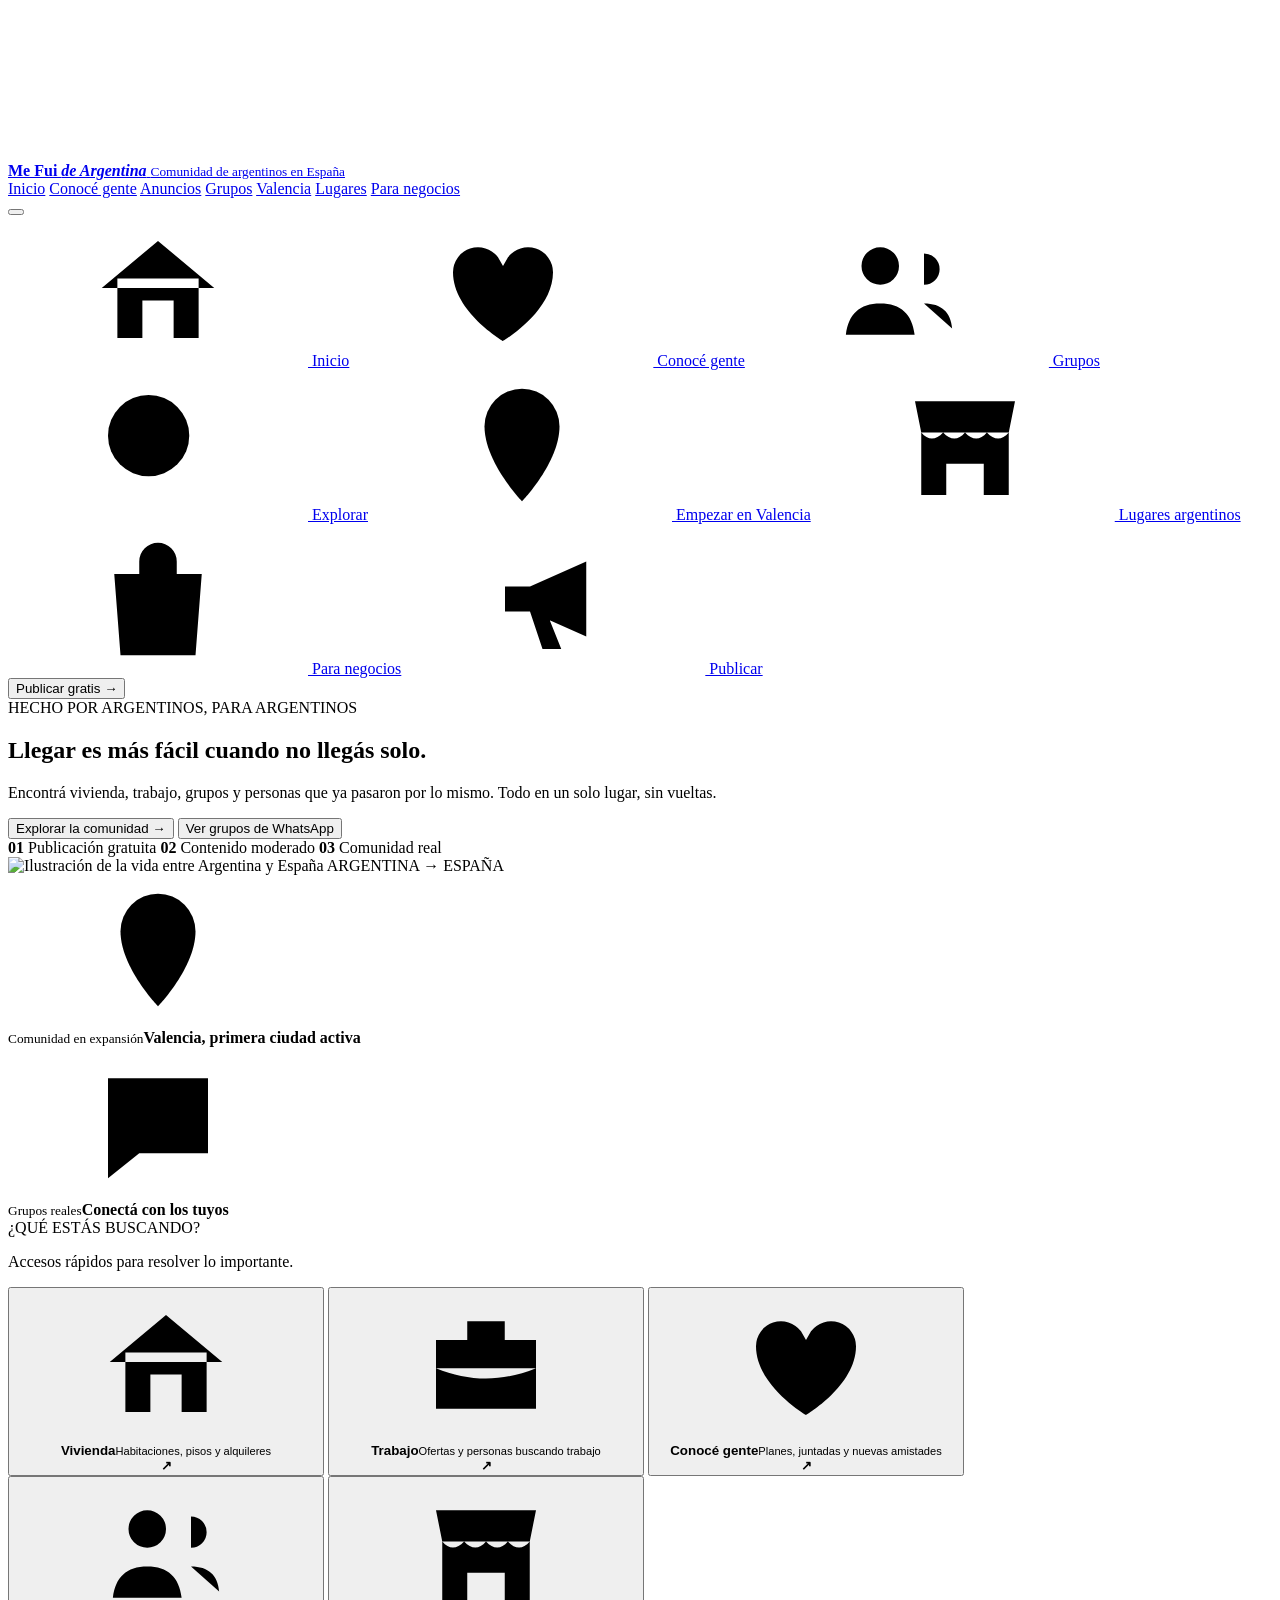
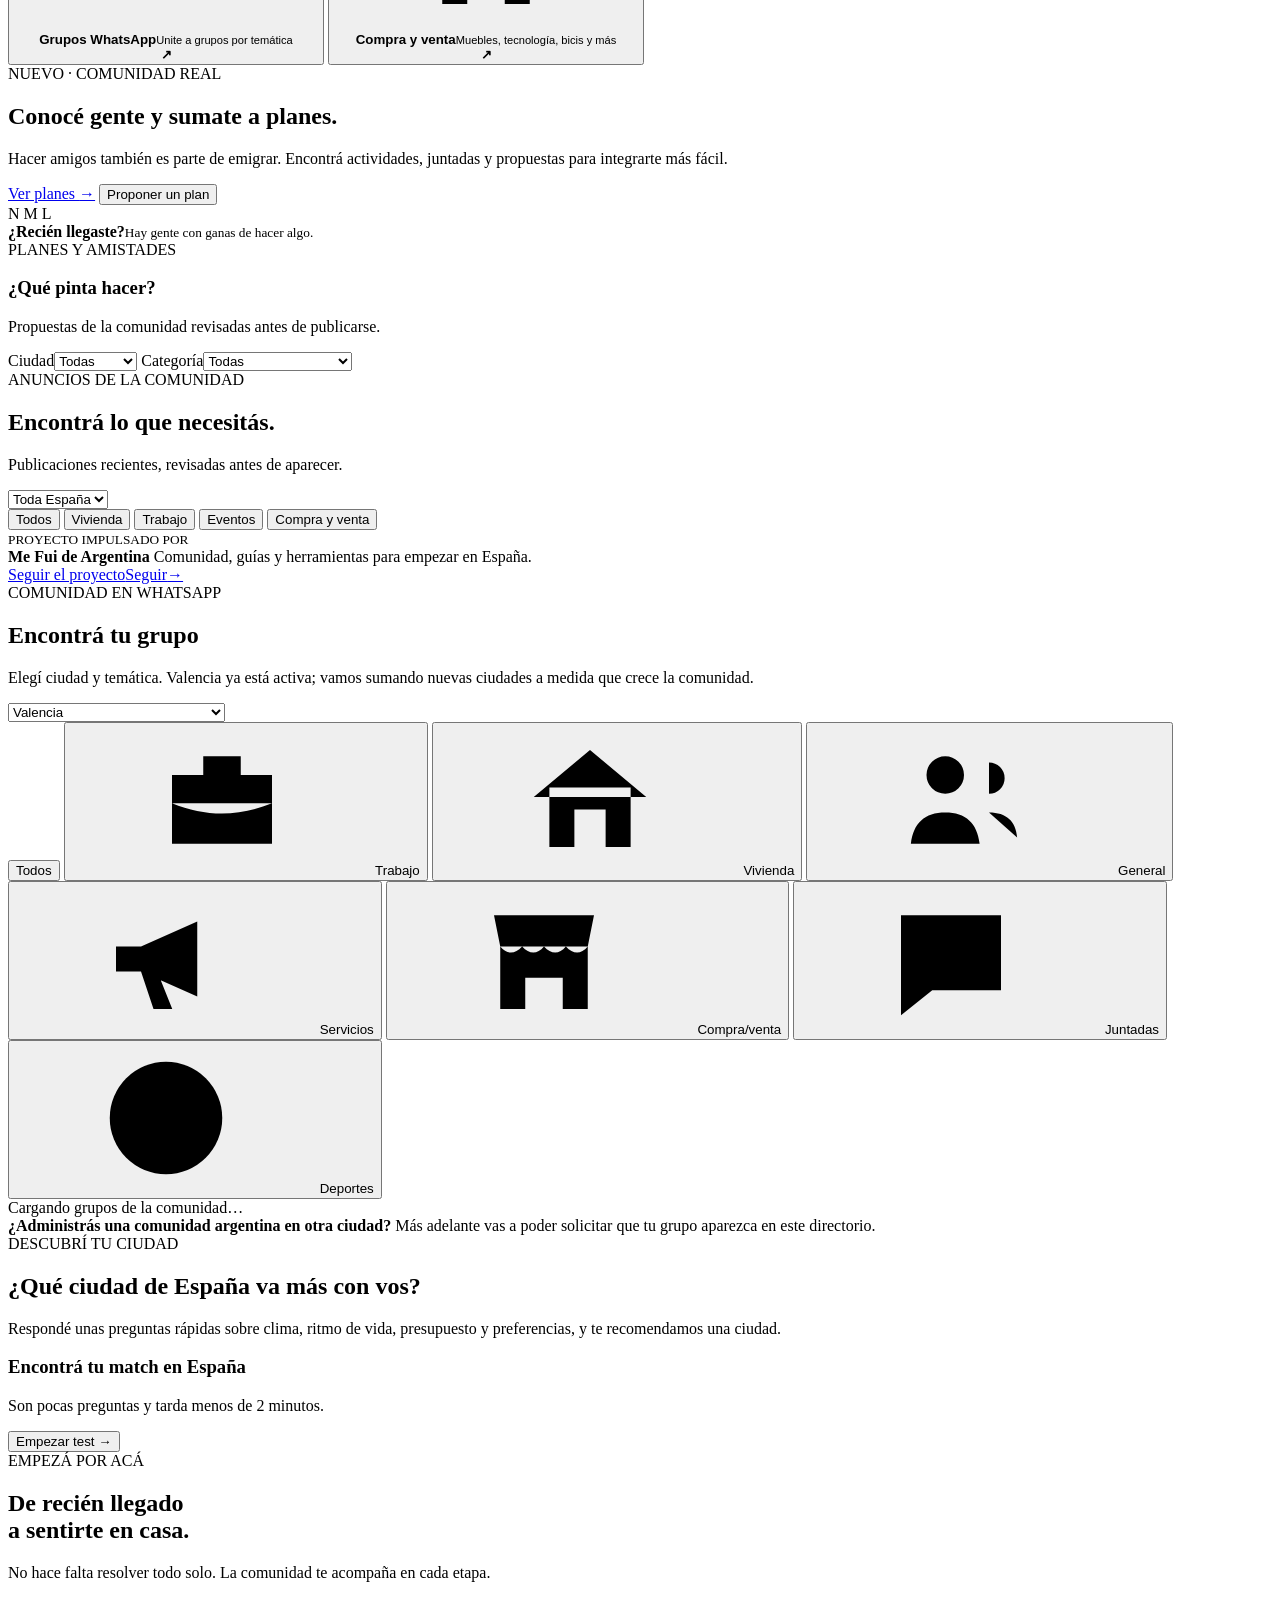
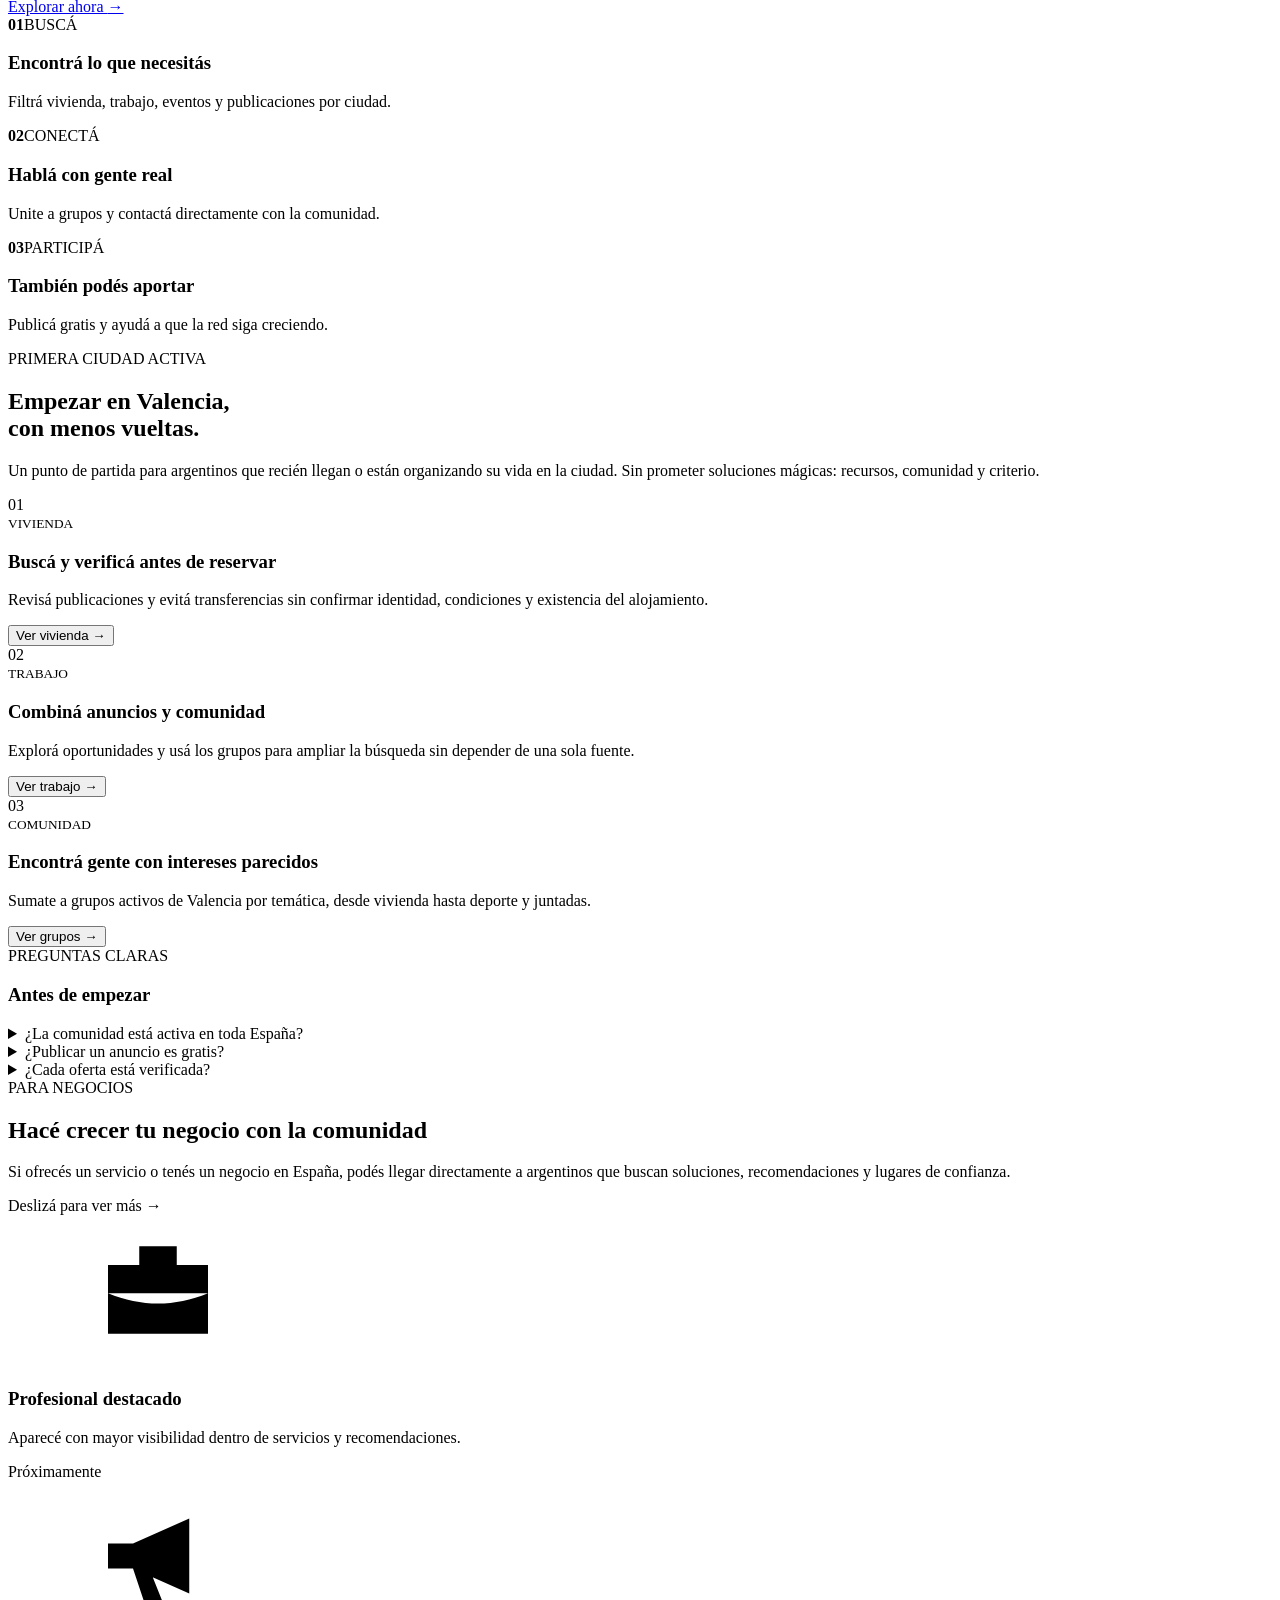
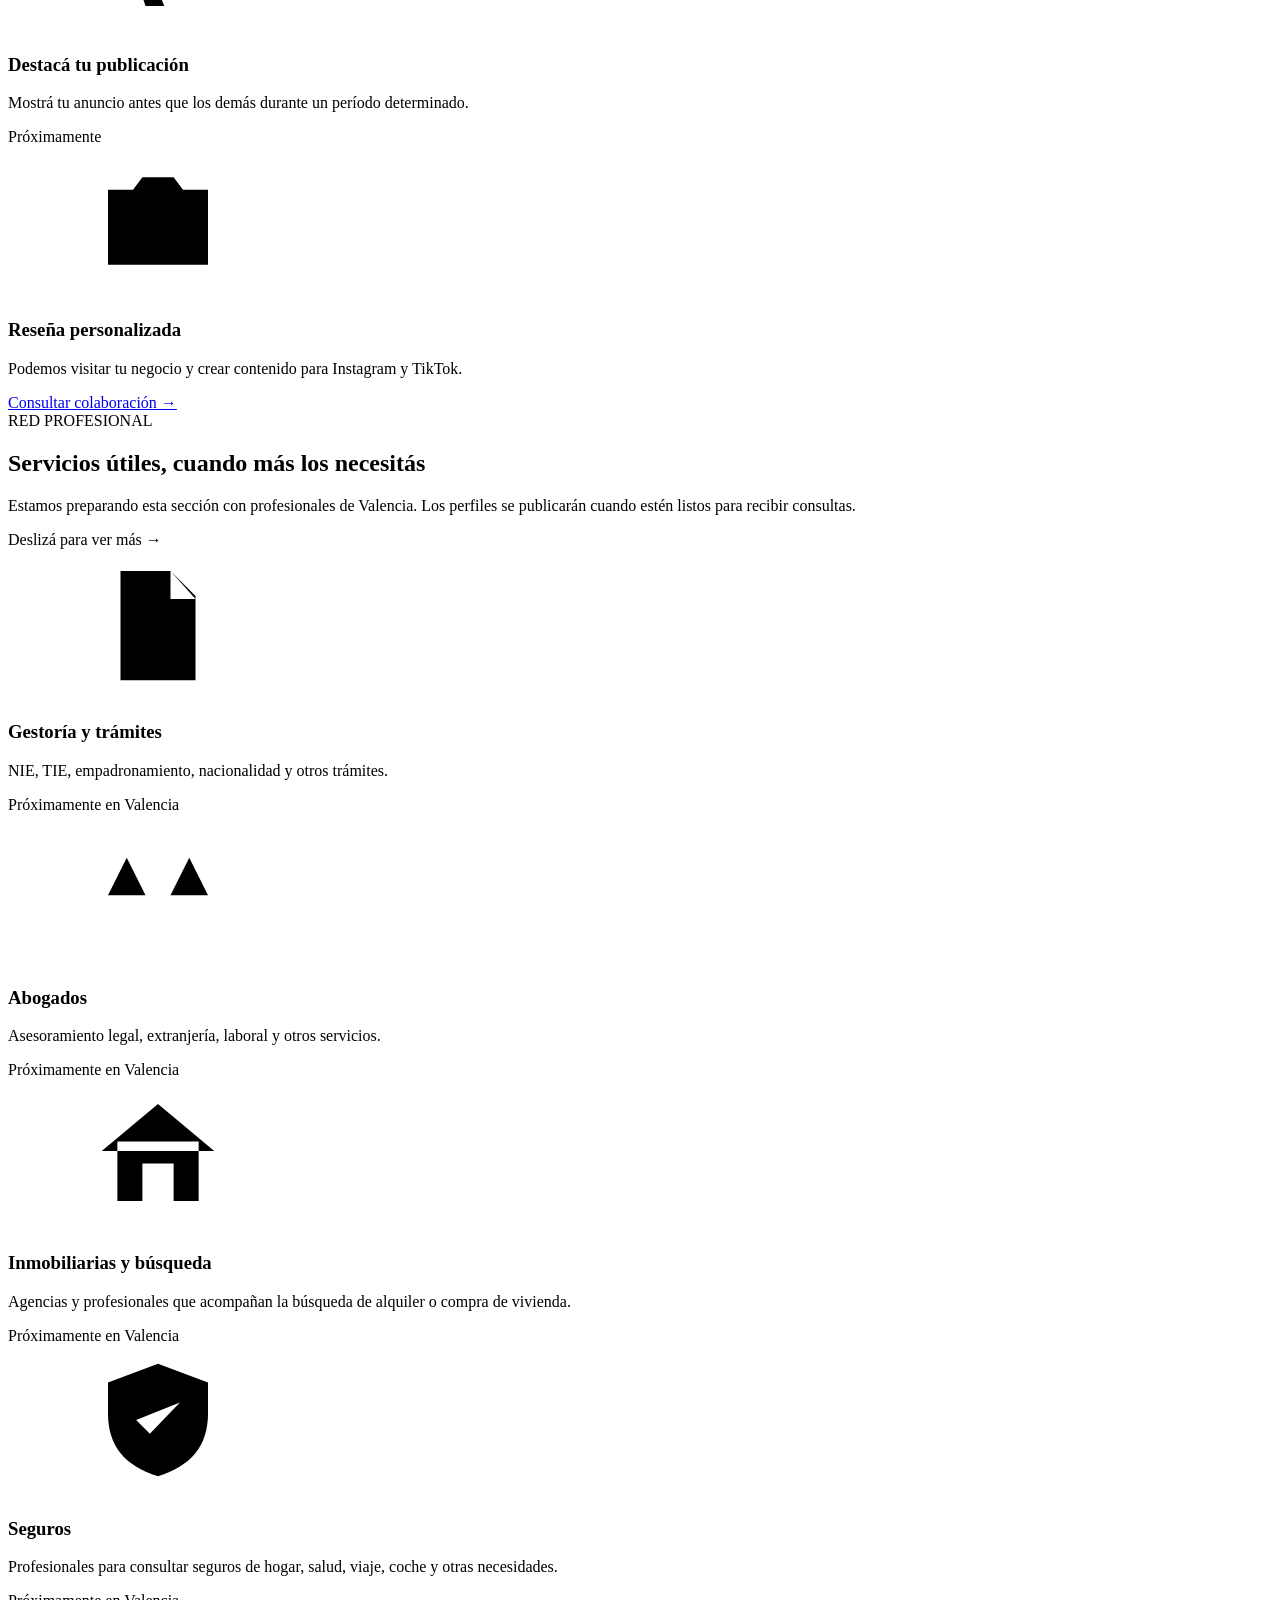
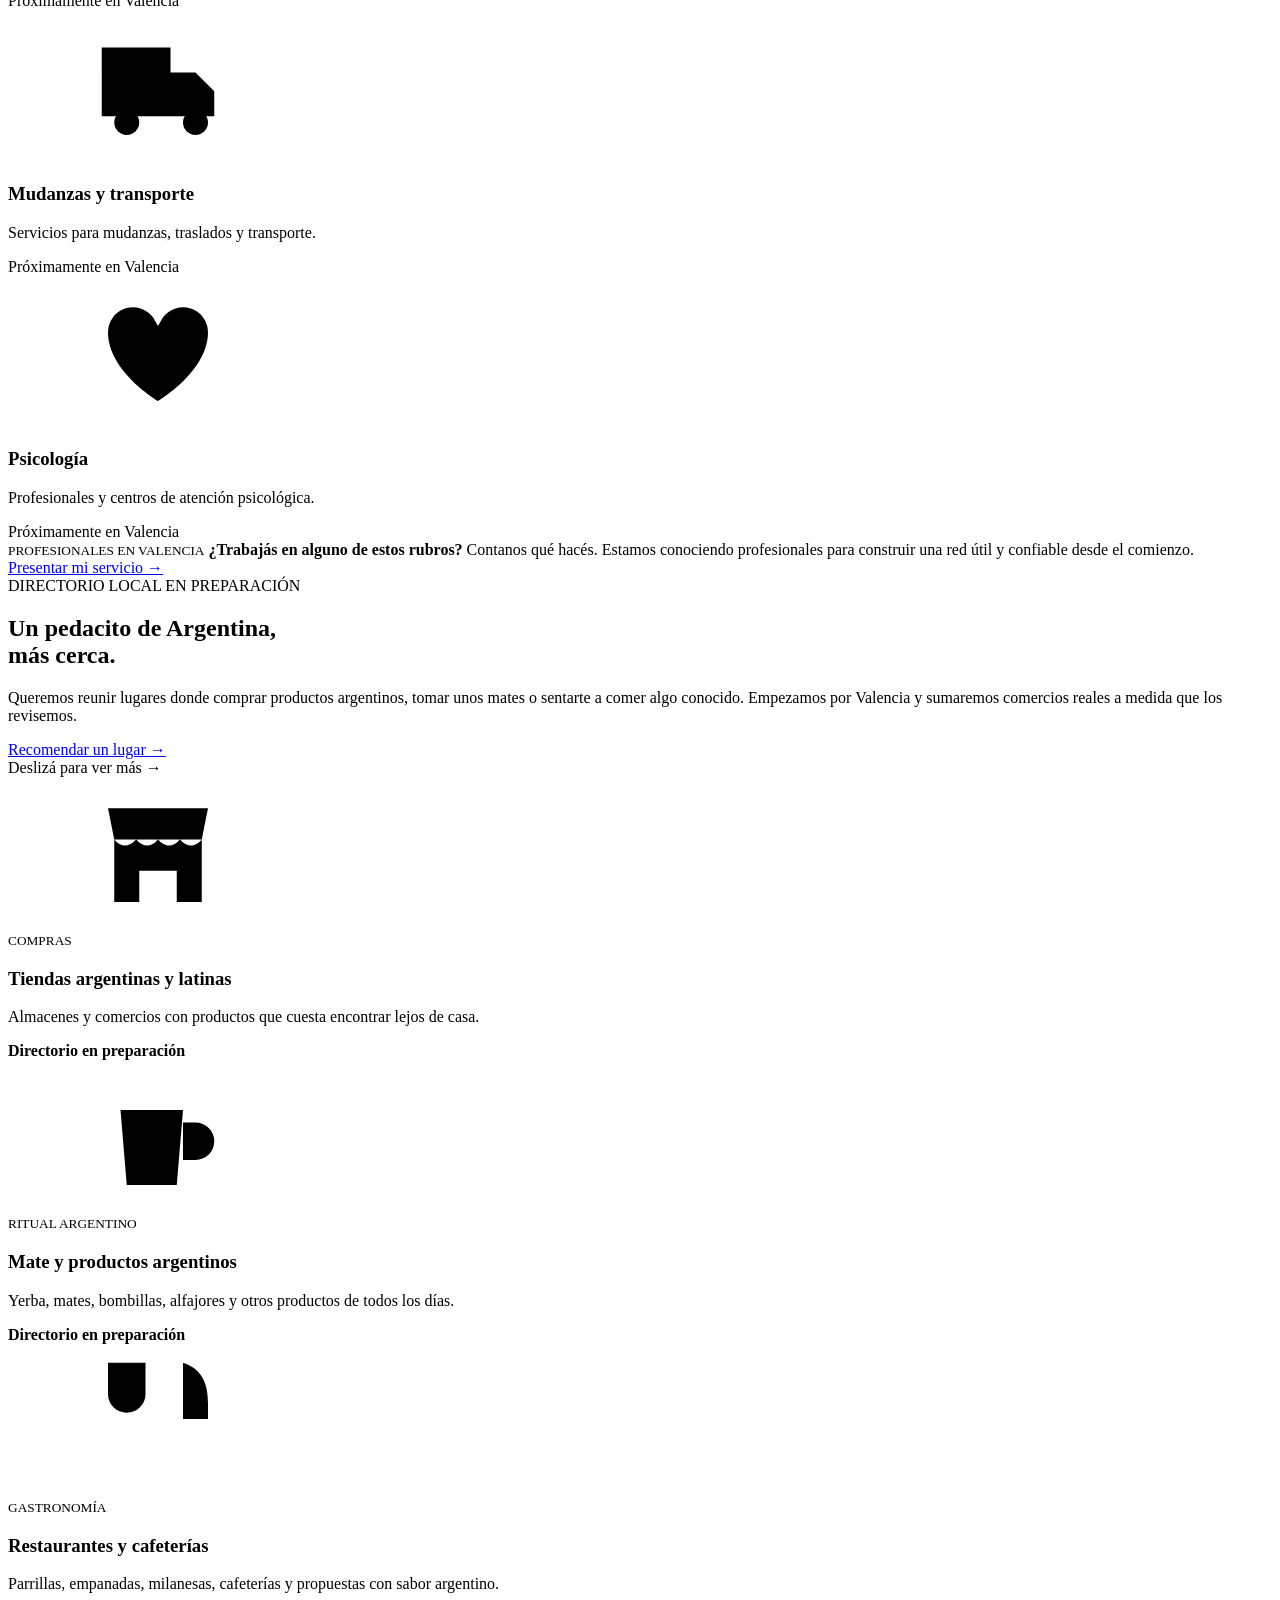
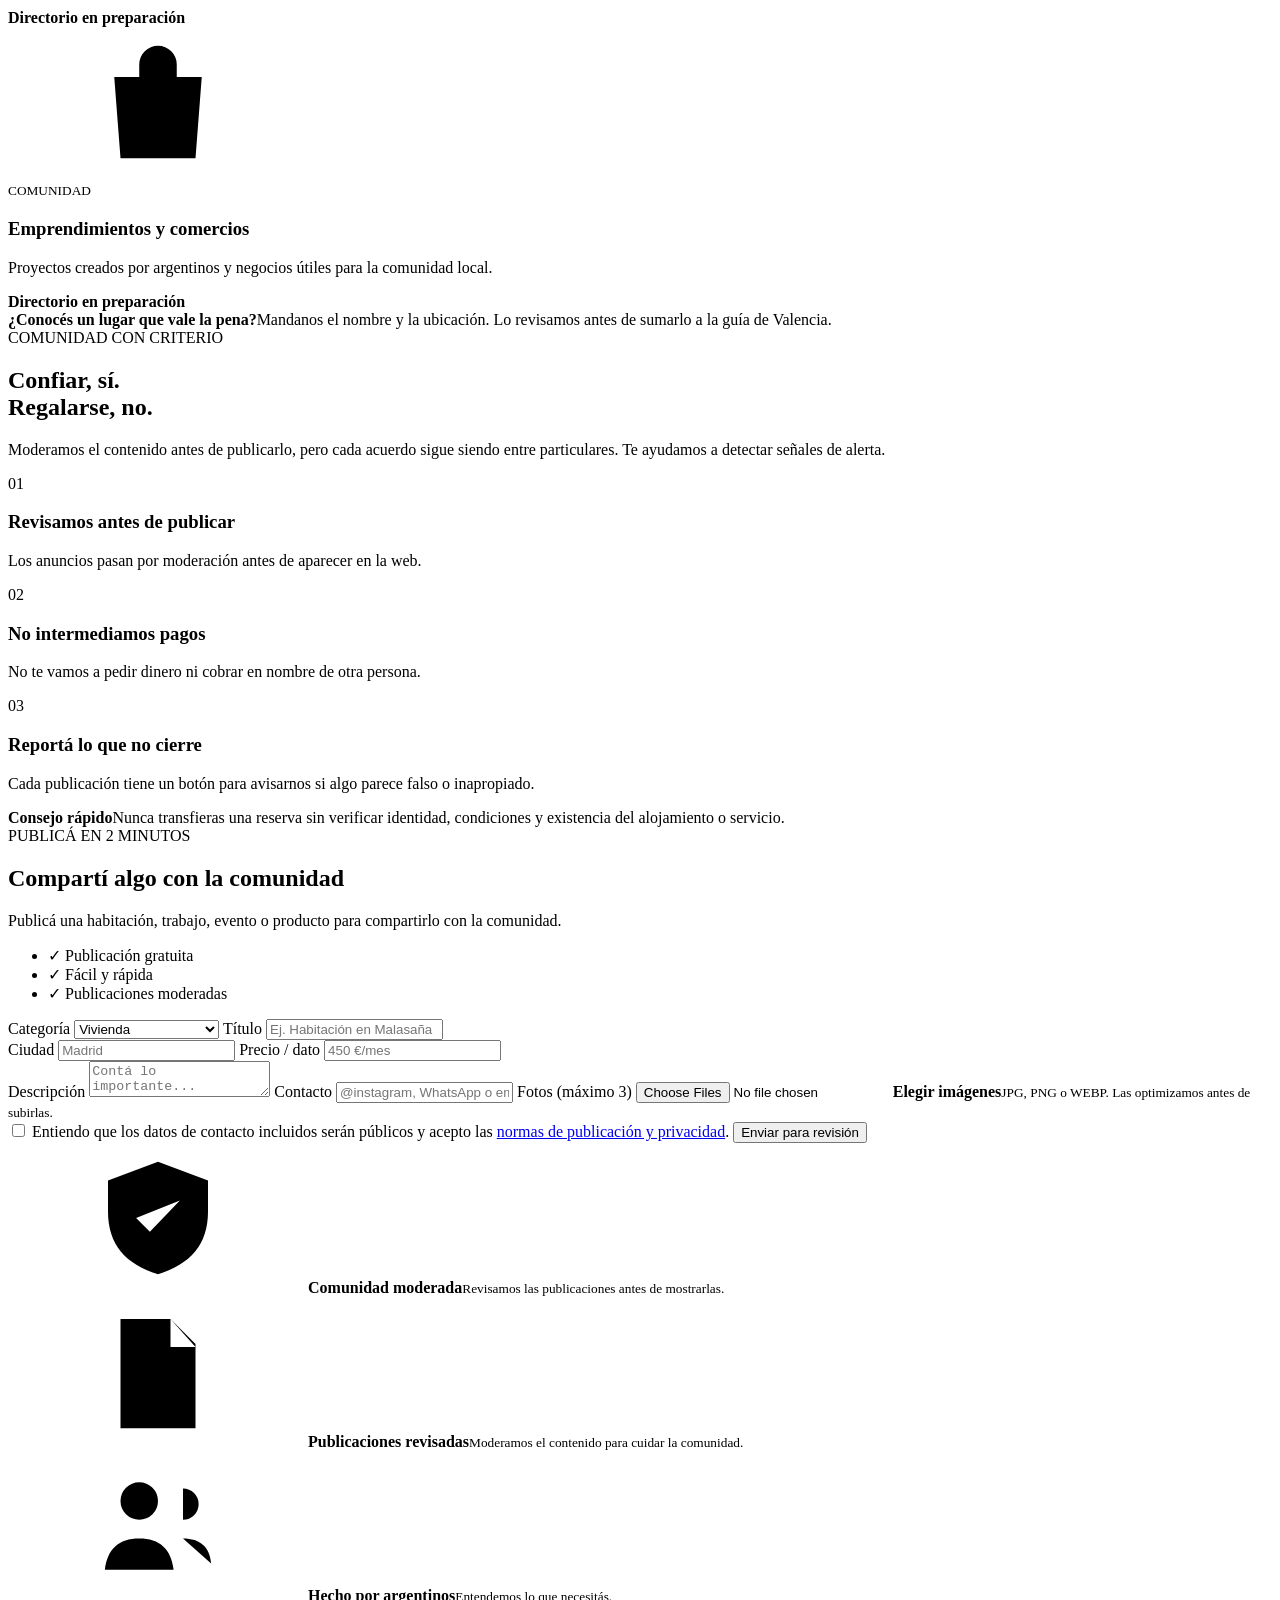
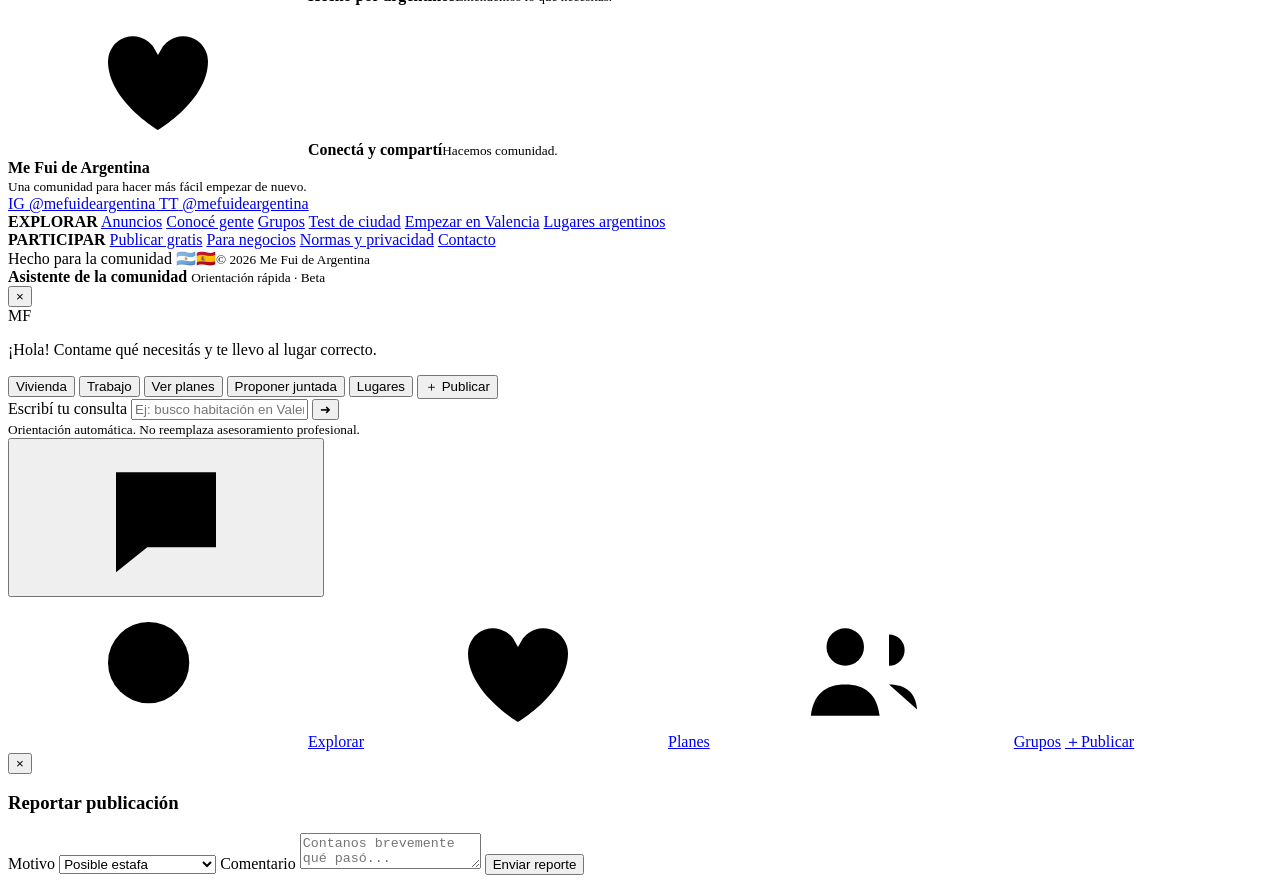
==== index.html @ 4d332d7c "Update index.html for social plans MVP" ====
<!DOCTYPE html>
<html lang="es">
<head>
  <meta charset="UTF-8">
  <meta name="viewport" content="width=device-width, initial-scale=1.0">
  <title>Me Fui de Argentina — Comunidad de argentinos en España</title>
  <meta name="description" content="Vivienda, trabajo, grupos, servicios y lugares argentinos para quienes viven en España o están por llegar. Valencia es la primera ciudad activa.">
  <meta name="robots" content="index,follow,max-image-preview:large">
  <meta name="theme-color" content="#10213f">
  <meta property="og:type" content="website">
  <meta property="og:title" content="Me Fui de Argentina — No llegás solo">
  <meta property="og:description" content="Todo lo que necesitás para empezar en España, acompañado por la comunidad argentina.">
  <meta property="og:url" content="https://mefuideargentina.github.io/">
  <meta property="og:image" content="https://mefuideargentina.github.io/assets/hero-community.webp">
  <meta property="og:locale" content="es_ES">
  <meta name="twitter:card" content="summary_large_image">
  <link rel="canonical" href="https://mefuideargentina.github.io/">
  <link rel="icon" href="assets/favicon.svg" type="image/svg+xml">
  <link rel="manifest" href="site.webmanifest">
  <link rel="stylesheet" href="styles.css?v=30">
  <script type="application/ld+json">
  {
    "@context":"https://schema.org",
    "@graph":[
      {"@type":"WebSite","name":"Me Fui de Argentina","url":"https://mefuideargentina.github.io/","description":"Comunidad y recursos para argentinos que viven o quieren vivir en España."},
      {"@type":"FAQPage","mainEntity":[
        {"@type":"Question","name":"¿La comunidad está activa en toda España?","acceptedAnswer":{"@type":"Answer","text":"Valencia es la primera ciudad activa. El proyecto está preparado para sumar otras ciudades progresivamente."}},
        {"@type":"Question","name":"¿Publicar un anuncio es gratis?","acceptedAnswer":{"@type":"Answer","text":"Sí. Las publicaciones comunitarias son gratuitas y pasan por una revisión antes de mostrarse."}},
        {"@type":"Question","name":"¿Me Fui de Argentina verifica cada oferta?","acceptedAnswer":{"@type":"Answer","text":"Las publicaciones se moderan antes de aparecer, pero la plataforma no garantiza ni intermedia los acuerdos entre particulares."}}
      ]}
    ]
  }
  </script>
</head>
<body>
<svg class="icon-sprite" aria-hidden="true" focusable="false">
  <symbol id="icon-home" viewBox="0 0 24 24"><path d="M3 11.5 12 4l9 7.5M5.5 10v9.5h13V10M9.5 19.5v-6h5v6"/></symbol>
  <symbol id="icon-work" viewBox="0 0 24 24"><path d="M4 8h16v11H4zM9 8V5h6v3M4 12.5c5.4 2.2 10.6 2.2 16 0M10.5 13h3"/></symbol>
  <symbol id="icon-calendar" viewBox="0 0 24 24"><path d="M5 5.5h14v14H5zM8 3.5v4M16 3.5v4M5 9.5h14M8.5 13h2M13.5 13h2M8.5 16.5h2"/></symbol>
  <symbol id="icon-people" viewBox="0 0 24 24"><path d="M9 11a3 3 0 1 0 0-6 3 3 0 0 0 0 6ZM3.5 19c.4-3.3 2.2-5 5.5-5s5.1 1.7 5.5 5M16 11a2.5 2.5 0 1 0 0-5M16 14c2.8 0 4.3 1.4 4.5 4"/></symbol>
  <symbol id="icon-shop" viewBox="0 0 24 24"><path d="M5 10v10h14V10M4 5h16l-1 5c-1.1 1.3-2.3 1.3-3.5 0-1.1 1.3-2.3 1.3-3.5 0-1.1 1.3-2.3 1.3-3.5 0C7.3 11.3 6.1 11.3 5 10zM9 20v-5h6v5"/></symbol>
  <symbol id="icon-pin" viewBox="0 0 24 24"><path d="M12 21s6-6.2 6-12a6 6 0 1 0-12 0c0 5.8 6 12 6 12Z"/><circle cx="12" cy="9" r="2"/></symbol>
  <symbol id="icon-chat" viewBox="0 0 24 24"><path d="M4 5h16v12H9l-5 4zM8 10h8M8 13h5"/></symbol>
  <symbol id="icon-doc" viewBox="0 0 24 24"><path d="M6 3.5h8l4 4V21H6zM14 3.5V8h4M9 12h6M9 16h6"/></symbol>
  <symbol id="icon-scale" viewBox="0 0 24 24"><path d="M12 4v16M7 20h10M5 7h14M7 7l-3 6h6zM17 7l-3 6h6z"/></symbol>
  <symbol id="icon-shield" viewBox="0 0 24 24"><path d="M12 3 20 6v5c0 5.2-2.8 8.4-8 10-5.2-1.6-8-4.8-8-10V6zM8.5 12l2.2 2.2 4.8-5"/></symbol>
  <symbol id="icon-truck" viewBox="0 0 24 24"><path d="M3 6h11v11H3zM14 10h4l3 3v4h-7z"/><circle cx="7" cy="18" r="2"/><circle cx="18" cy="18" r="2"/></symbol>
  <symbol id="icon-heart" viewBox="0 0 24 24"><path d="M12 20S4 15.3 4 9a4 4 0 0 1 7.2-2.4L12 8l.8-1.4A4 4 0 0 1 20 9c0 6.3-8 11-8 11Z"/></symbol>
  <symbol id="icon-ball" viewBox="0 0 24 24"><circle cx="12" cy="12" r="9"/><path d="m8.5 8 3.5-2.5L15.5 8l-1.3 4H9.8zM9.8 12l-3.3 2.5M14.2 12l3.3 2.5M8.5 18l1.3-3M15.5 18l-1.3-3"/></symbol>
  <symbol id="icon-search" viewBox="0 0 24 24"><circle cx="10.5" cy="10.5" r="6.5"/><path d="m15.5 15.5 5 5"/></symbol>
  <symbol id="icon-megaphone" viewBox="0 0 24 24"><path d="M4 10v4h4l9 4V6L8 10zM8 14l2 6h3l-2-5"/></symbol>
  <symbol id="icon-bag" viewBox="0 0 24 24"><path d="M5 8h14l-1 13H6zM9 8V6a3 3 0 0 1 6 0v2"/></symbol>
  <symbol id="icon-camera" viewBox="0 0 24 24"><path d="M4 7h4l1.5-2h5L16 7h4v12H4z"/><circle cx="12" cy="13" r="3.5"/></symbol>
  <symbol id="icon-cup" viewBox="0 0 24 24"><path d="M6 8h10l-1 12H7zM16 10h2a3 3 0 0 1 0 6h-2M12 8l3-5M5 20h12"/></symbol>
  <symbol id="icon-cutlery" viewBox="0 0 24 24"><path d="M7 3v18M4 3v5a3 3 0 0 0 6 0V3M16 3v18M16 3c3 1 4 3.2 4 6.5V12h-4"/></symbol>
  <symbol id="icon-arrow" viewBox="0 0 24 24"><path d="M5 12h14M14 7l5 5-5 5"/></symbol>
</svg>
<div id="scrollProgress" class="scroll-progress" aria-hidden="true"></div>

<header class="topbar">
  <div class="container nav">
    <a class="brand" href="#inicio">
      <span class="brand-mark" aria-hidden="true"><b></b><i></i><b></b></span>
      <span>
        <strong>Me Fui <em>de Argentina</em></strong>
        <small>Comunidad de argentinos en España</small>
      </span>
    </a>

    <nav>
      <a href="#inicio" class="active">Inicio</a>
      <a href="#comunidad-social">Conocé gente</a>
      <a href="#explorar">Anuncios</a>
      <a href="#grupos">Grupos</a>
      <a href="#valencia">Valencia</a>
      <a href="#lugares">Lugares</a>
      <a href="#negocios">Para negocios</a>
    </nav>
<button id="mobileMenuButton" class="mobile-menu-button" aria-label="Abrir menú" aria-expanded="false" aria-controls="mobileMenu">
  <span class="menu-lines" aria-hidden="true"><i></i><i></i><i></i></span>
</button>

<div id="mobileMenu" class="mobile-menu">
  <a href="#inicio"><svg class="ui-icon"><use href="#icon-home"/></svg> Inicio</a>
  <a href="#comunidad-social"><svg class="ui-icon"><use href="#icon-heart"/></svg> Conocé gente</a>
  <a href="#grupos"><svg class="ui-icon"><use href="#icon-people"/></svg> Grupos</a>
  <a href="#explorar"><svg class="ui-icon"><use href="#icon-search"/></svg> Explorar</a>
  <a href="#valencia"><svg class="ui-icon"><use href="#icon-pin"/></svg> Empezar en Valencia</a>
  <a href="#lugares"><svg class="ui-icon"><use href="#icon-shop"/></svg> Lugares argentinos</a>
  <a href="#negocios"><svg class="ui-icon"><use href="#icon-bag"/></svg> Para negocios</a>
  <a href="#publicar"><svg class="ui-icon"><use href="#icon-megaphone"/></svg> Publicar</a>
</div>
    <button class="btn btn-blue" onclick="document.querySelector('#publicar').scrollIntoView({behavior:'smooth'})">
      Publicar gratis <span>→</span>
    </button>
  </div>
</header>

<main>

<section id="inicio" class="hero">
  <div class="container hero-grid">

    <div class="hero-copy">
      <span class="welcome"><i></i> HECHO POR ARGENTINOS, PARA ARGENTINOS</span>

      <h1>
        Llegar es más fácil
        <span>cuando no llegás solo.</span>
      </h1>

      <p>
        Encontrá vivienda, trabajo, grupos y personas que ya pasaron
        por lo mismo. Todo en un solo lugar, sin vueltas.
      </p>

      <div class="hero-actions">
        <button
          class="btn btn-blue"
          onclick="document.querySelector('#explorar').scrollIntoView({behavior:'smooth'})"
        >
          Explorar la comunidad <span>→</span>
        </button>

        <button
          class="btn btn-white"
          onclick="document.querySelector('#grupos').scrollIntoView({behavior:'smooth'})"
        >
          Ver grupos de WhatsApp
        </button>
      </div>

      <div class="hero-proof" aria-label="Características de la comunidad">
        <span><b>01</b> Publicación gratuita</span>
        <span><b>02</b> Contenido moderado</span>
        <span><b>03</b> Comunidad real</span>
      </div>
    </div>

    <div class="hero-visual" aria-label="Comunidad argentina en España">
      <div class="hero-art-wrap">
        <img class="hero-art" src="assets/hero-community.webp" alt="Ilustración de la vida entre Argentina y España">
        <span class="hero-art-label">ARGENTINA <b>→</b> ESPAÑA</span>
      </div>
      <div class="floating-card floating-card-top">
        <span><svg class="ui-icon"><use href="#icon-pin"/></svg></span><div><small>Comunidad en expansión</small><strong>Valencia, primera ciudad activa</strong></div>
      </div>
      <div class="floating-card floating-card-bottom">
        <span><svg class="ui-icon"><use href="#icon-chat"/></svg></span><div><small>Grupos reales</small><strong>Conectá con los tuyos</strong></div>
      </div>
    </div>

  </div>
</section>
<section class="categories" id="explorar">
  <div class="container">
    <div class="category-intro">
      <span>¿QUÉ ESTÁS BUSCANDO?</span>
      <p>Accesos rápidos para resolver lo importante.</p>
    </div>
    <div class="category-grid">
      <button class="category blue" data-filter="vivienda">
        <span class="icon"><svg class="ui-icon"><use href="#icon-home"/></svg></span>
        <div><strong>Vivienda</strong><small>Habitaciones, pisos y alquileres</small></div><b class="category-arrow">↗</b>
      </button>
      <button class="category green" data-filter="trabajo">
        <span class="icon"><svg class="ui-icon"><use href="#icon-work"/></svg></span>
        <div><strong>Trabajo</strong><small>Ofertas y personas buscando trabajo</small></div><b class="category-arrow">↗</b>
      </button>
      <button class="category purple" onclick="goToSocialPlans()">
        <span class="icon"><svg class="ui-icon"><use href="#icon-heart"/></svg></span>
        <div><strong>Conocé gente</strong><small>Planes, juntadas y nuevas amistades</small></div><b class="category-arrow">↗</b>
      </button>
      <button class="category orange" onclick="document.querySelector('#grupos').scrollIntoView({behavior:'smooth'})">
        <span class="icon"><svg class="ui-icon"><use href="#icon-people"/></svg></span>
        <div><strong>Grupos WhatsApp</strong><small>Unite a grupos por temática</small></div><b class="category-arrow">↗</b>
      </button>
      <button class="category pink" data-filter="compraventa">
        <span class="icon"><svg class="ui-icon"><use href="#icon-shop"/></svg></span>
        <div><strong>Compra y venta</strong><small>Muebles, tecnología, bicis y más</small></div><b class="category-arrow">↗</b>
      </button>
    </div>
  </div>
</section>

<section id="comunidad-social" class="social-plans-section" aria-labelledby="socialPlansTitle">
  <div class="container">
    <div class="social-spotlight">
      <div class="social-spotlight-copy">
        <span class="social-eyebrow"><i></i> NUEVO · COMUNIDAD REAL</span>
        <h2 id="socialPlansTitle">Conocé gente y sumate a planes.</h2>
        <p>Hacer amigos también es parte de emigrar. Encontrá actividades, juntadas y propuestas para integrarte más fácil.</p>
        <div class="social-spotlight-actions">
          <a class="btn btn-social" href="#planes-activos">Ver planes <span>→</span></a>
          <button id="openPlanForm" class="btn btn-social-secondary" type="button" aria-expanded="false" aria-controls="planProposal">Proponer un plan</button>
        </div>
      </div>
      <div class="social-spotlight-visual" aria-hidden="true">
        <span class="social-person person-one">N</span>
        <span class="social-person person-two">M</span>
        <span class="social-person person-three">L</span>
        <div><strong>¿Recién llegaste?</strong><small>Hay gente con ganas de hacer algo.</small></div>
      </div>
    </div>

    <div id="planes-activos" class="plans-area">
      <div class="plans-heading">
        <div><span class="section-kicker">PLANES Y AMISTADES</span><h3>¿Qué pinta hacer?</h3><p>Propuestas de la comunidad revisadas antes de publicarse.</p></div>
        <div class="plan-filters" aria-label="Filtrar planes">
          <label>Ciudad<select id="planCityFilter"><option value="todas">Todas</option><option value="Valencia">Valencia</option><option value="Madrid">Madrid</option><option value="Barcelona">Barcelona</option><option value="Málaga">Málaga</option><option value="Alicante">Alicante</option><option value="Sevilla">Sevilla</option></select></label>
          <label>Categoría<select id="planCategoryFilter"><option value="todas">Todas</option><option value="mateadas">Mateadas</option><option value="after-office">After office</option><option value="deportes">Deportes</option><option value="salidas">Salidas</option><option value="networking">Networking</option><option value="nuevos">Nuevos en la ciudad</option><option value="idiomas">Idiomas / intercambio</option><option value="otros">Otros</option></select></label>
        </div>
      </div>
      <div id="socialPlansGrid" class="social-plans-grid" aria-live="polite">
        <article class="plan-card plan-skeleton" aria-hidden="true"><i></i><b></b><span></span><span></span></article>
        <article class="plan-card plan-skeleton" aria-hidden="true"><i></i><b></b><span></span><span></span></article>
        <article class="plan-card plan-skeleton" aria-hidden="true"><i></i><b></b><span></span><span></span></article>
      </div>
    </div>

    <div id="planProposal" class="plan-proposal" hidden>
      <div class="plan-proposal-copy"><span class="section-kicker">ACTIVÁ LA COMUNIDAD</span><h3>Proponé un plan</h3><p>Contanos qué querés organizar. Lo revisamos antes de publicarlo y las personas interesadas podrán contactarte directamente.</p><ul><li>Gratis y sin registro</li><li>Tu contacto será público</li><li>Publicación moderada</li></ul></div>
      <form id="planForm" class="plan-form">
        <label>Nombre del plan<input id="planTitle" maxlength="80" required placeholder="Ej. Mateada en Ruzafa"></label>
        <div class="two"><label>Ciudad<select id="planCity" required><option value="">Elegí una ciudad</option><option>Valencia</option><option>Madrid</option><option>Barcelona</option><option>Málaga</option><option>Alicante</option><option>Sevilla</option><option>Otra</option></select></label><label>Categoría<select id="planCategory" required><option value="">Elegí una categoría</option><option value="mateadas">Mateadas</option><option value="after-office">After office</option><option value="deportes">Deportes</option><option value="salidas">Salidas</option><option value="networking">Networking</option><option value="nuevos">Nuevos en la ciudad</option><option value="idiomas">Idiomas / intercambio</option><option value="otros">Otros</option></select></label></div>
        <div class="two"><label>Fecha y hora<input id="planDate" type="datetime-local" required></label><label>Cupo <small>Opcional</small><input id="planCapacity" type="number" min="2" max="500" inputmode="numeric" placeholder="Ej. 12"></label></div>
        <label>Descripción<textarea id="planDescription" minlength="20" maxlength="500" required placeholder="Contá qué van a hacer, dónde y para quién es..."></textarea></label>
        <div class="two"><label>Tu nombre<input id="planOrganizer" maxlength="60" required placeholder="Nombre del organizador"></label><label>Contacto<input id="planContact" maxlength="160" required placeholder="WhatsApp, @Instagram o enlace"></label></div>
        <p class="plan-form-note">Al enviar aceptás que el contacto se muestre públicamente si el plan es aprobado.</p>
        <button id="planSubmit" class="btn btn-social full" type="submit">Enviar para revisión</button>
        <div id="planFormStatus" class="status" aria-live="polite"></div>
      </form>
    </div>
  </div>
</section>

<section id="anuncios" class="recent">
  <div class="container">
    <div class="section-head">
      <div class="recent-heading">
        <span class="section-kicker">ANUNCIOS DE LA COMUNIDAD</span>
        <h2>Encontrá lo que necesitás.</h2>
        <p>Publicaciones recientes, revisadas antes de aparecer.</p>
      </div>
    </div>

      <div class="controls listing-toolbar">
        <span id="resultsCount" class="results-count" aria-live="polite"></span>
        <select id="citySelect">
          <option value="todas">Toda España</option>
          <option value="Valencia">Valencia</option>
          <option value="Madrid">Madrid</option>
          <option value="Barcelona">Barcelona</option>
          <option value="Málaga">Málaga</option>
          <option value="Alicante">Alicante</option>
          <option value="Sevilla">Sevilla</option>
        </select>

        <div class="filters">
          <button class="filter active" data-filter="todos">Todos</button>
          <button class="filter" data-filter="vivienda">Vivienda</button>
          <button class="filter" data-filter="trabajo">Trabajo</button>
          <button class="filter" data-filter="eventos">Eventos</button>
          <button class="filter" data-filter="compraventa">Compra y venta</button>
        </div>
      </div>

    <div id="listingGrid" class="listing-grid" aria-live="polite">
      <article class="listing-card skeleton-card" aria-hidden="true"><i></i><b></b><span></span><span></span></article>
      <article class="listing-card skeleton-card" aria-hidden="true"><i></i><b></b><span></span><span></span></article>
      <article class="listing-card skeleton-card" aria-hidden="true"><i></i><b></b><span></span><span></span></article>
    </div>
  </div>
</section>

<section class="partner-strip" aria-label="Proyecto impulsor" data-sponsor-type="house">
  <div class="container partner-strip-inner">
    <div class="partner-copy">
      <small>PROYECTO IMPULSADO POR</small>
      <div class="partner-brand">
        <span class="brand-mark" aria-hidden="true"><b></b><i></i><b></b></span>
        <div>
          <strong>Me Fui de Argentina</strong>
          <span>Comunidad, guías y herramientas para empezar en España.</span>
        </div>
      </div>
    </div>
    <a href="https://www.instagram.com/mefuideargentina" target="_blank" rel="noopener"><span class="partner-cta-full">Seguir el proyecto</span><span class="partner-cta-short">Seguir</span><span aria-hidden="true">→</span></a>
  </div>
</section>

<section id="grupos" class="groups-section">
  <div class="container">
    <div class="section-title">
      <span>COMUNIDAD EN WHATSAPP</span>
      <h2>Encontrá tu grupo</h2>
      <p>Elegí ciudad y temática. Valencia ya está activa; vamos sumando nuevas ciudades a medida que crece la comunidad.</p>
    </div>

    <div class="group-toolbar">
      <select id="groupCity">
        <option value="Valencia">Valencia</option>
        <option value="proximamente">Otras ciudades — próximamente</option>
      </select>
      <div class="group-filters">
        <button class="group-filter active" data-group-filter="todos">Todos</button>
        <button class="group-filter" data-group-filter="trabajo"><svg class="ui-icon"><use href="#icon-work"/></svg> Trabajo</button>
        <button class="group-filter" data-group-filter="vivienda"><svg class="ui-icon"><use href="#icon-home"/></svg> Vivienda</button>
        <button class="group-filter" data-group-filter="general"><svg class="ui-icon"><use href="#icon-people"/></svg> General</button>
        <button class="group-filter" data-group-filter="servicios"><svg class="ui-icon"><use href="#icon-megaphone"/></svg> Servicios</button>
        <button class="group-filter" data-group-filter="compraventa"><svg class="ui-icon"><use href="#icon-shop"/></svg> Compra/venta</button>
        <button class="group-filter" data-group-filter="social"><svg class="ui-icon"><use href="#icon-chat"/></svg> Juntadas</button>
        <button class="group-filter" data-group-filter="deportes"><svg class="ui-icon"><use href="#icon-ball"/></svg> Deportes</button>
      </div>
    </div>

    <div id="groupDirectory" class="groups-grid directory" aria-live="polite">
      <div class="empty">Cargando grupos de la comunidad…</div>
    </div>

    <div class="group-note">
      <strong>¿Administrás una comunidad argentina en otra ciudad?</strong>
      <span>Más adelante vas a poder solicitar que tu grupo aparezca en este directorio.</span>
    </div>
  </div>
</section>
<section id="cityQuiz" class="city-quiz-section">
  <div class="container">
    <div class="section-title">
      <span>DESCUBRÍ TU CIUDAD</span>
      <h2>¿Qué ciudad de España va más con vos?</h2>
      <p>
        Respondé unas preguntas rápidas sobre clima, ritmo de vida,
        presupuesto y preferencias, y te recomendamos una ciudad.
      </p>
    </div>

    <div class="city-quiz-card">
      <div id="cityQuizStart">
        <h3>Encontrá tu match en España</h3>
        <p>Son pocas preguntas y tarda menos de 2 minutos.</p>

        <button id="startCityQuiz" class="btn btn-blue">
          Empezar test →
        </button>
      </div>

      <div id="cityQuizContent" style="display:none;"></div>
    </div>
  </div>
</section>
<section class="journey-section" aria-labelledby="journeyTitle">
  <div class="container journey-grid">
    <div class="journey-heading">
      <span class="section-kicker">EMPEZÁ POR ACÁ</span>
      <h2 id="journeyTitle">De recién llegado<br>a sentirte en casa.</h2>
      <p>No hace falta resolver todo solo. La comunidad te acompaña en cada etapa.</p>
      <a href="#explorar" class="journey-link">Explorar ahora <span>→</span></a>
    </div>
    <div class="journey-steps">
      <article><b>01</b><span>BUSCÁ</span><h3>Encontrá lo que necesitás</h3><p>Filtrá vivienda, trabajo, eventos y publicaciones por ciudad.</p></article>
      <article><b>02</b><span>CONECTÁ</span><h3>Hablá con gente real</h3><p>Unite a grupos y contactá directamente con la comunidad.</p></article>
      <article><b>03</b><span>PARTICIPÁ</span><h3>También podés aportar</h3><p>Publicá gratis y ayudá a que la red siga creciendo.</p></article>
    </div>
  </div>
</section>
<section id="valencia" class="valencia-guide-section" aria-labelledby="valenciaGuideTitle">
  <div class="container">
    <div class="valencia-guide-head">
      <div>
        <span class="section-kicker">PRIMERA CIUDAD ACTIVA</span>
        <h2 id="valenciaGuideTitle">Empezar en Valencia,<br>con menos vueltas.</h2>
      </div>
      <p>Un punto de partida para argentinos que recién llegan o están organizando su vida en la ciudad. Sin prometer soluciones mágicas: recursos, comunidad y criterio.</p>
    </div>
    <div class="valencia-guide-grid">
      <article><span>01</span><div><small>VIVIENDA</small><h3>Buscá y verificá antes de reservar</h3><p>Revisá publicaciones y evitá transferencias sin confirmar identidad, condiciones y existencia del alojamiento.</p><button type="button" onclick="goToListings('vivienda')">Ver vivienda →</button></div></article>
      <article><span>02</span><div><small>TRABAJO</small><h3>Combiná anuncios y comunidad</h3><p>Explorá oportunidades y usá los grupos para ampliar la búsqueda sin depender de una sola fuente.</p><button type="button" onclick="goToListings('trabajo')">Ver trabajo →</button></div></article>
      <article><span>03</span><div><small>COMUNIDAD</small><h3>Encontrá gente con intereses parecidos</h3><p>Sumate a grupos activos de Valencia por temática, desde vivienda hasta deporte y juntadas.</p><button type="button" onclick="goToGroups()">Ver grupos →</button></div></article>
    </div>
    <div class="valencia-faq">
      <div><span class="section-kicker">PREGUNTAS CLARAS</span><h3>Antes de empezar</h3></div>
      <div class="valencia-faq-list">
        <details><summary>¿La comunidad está activa en toda España?</summary><p>Valencia es la primera ciudad activa. Madrid, Barcelona, Málaga, Alicante y otras ciudades se sumarán cuando haya contenido y comunidad real.</p></details>
        <details><summary>¿Publicar un anuncio es gratis?</summary><p>Sí. Las publicaciones comunitarias son gratuitas y pasan por revisión antes de aparecer.</p></details>
        <details><summary>¿Cada oferta está verificada?</summary><p>Moderamos el contenido, pero no garantizamos ofertas ni intermediamos acuerdos o pagos. Siempre verificá por tu cuenta antes de avanzar.</p></details>
      </div>
    </div>
  </div>
</section>
  <section id="negocios" class="business-section">
  <div class="container">
    <div class="section-title">
      <span>PARA NEGOCIOS</span>
      <h2>Hacé crecer tu negocio con la comunidad</h2>
      <p>
        Si ofrecés un servicio o tenés un negocio en España, podés llegar
        directamente a argentinos que buscan soluciones, recomendaciones y lugares de confianza.
      </p>
    </div>

    <span class="mobile-scroll-hint" aria-hidden="true">Deslizá para ver más →</span>
    <div class="business-grid">

      <article class="business-card">
        <span class="business-icon"><svg class="ui-icon"><use href="#icon-work"/></svg></span>
        <h3>Profesional destacado</h3>
        <p>
          Aparecé con mayor visibilidad dentro de servicios y recomendaciones.
        </p>
        <span class="business-coming">Próximamente</span>
      </article>

      <article class="business-card">
        <span class="business-icon"><svg class="ui-icon"><use href="#icon-megaphone"/></svg></span>
        <h3>Destacá tu publicación</h3>
        <p>
          Mostrá tu anuncio antes que los demás durante un período determinado.
        </p>
        <span class="business-coming">Próximamente</span>
      </article>

      <article class="business-card">
        <span class="business-icon"><svg class="ui-icon"><use href="#icon-camera"/></svg></span>
        <h3>Reseña personalizada</h3>
        <p>
          Podemos visitar tu negocio y crear contenido para Instagram y TikTok.
        </p>
        <a
          href="https://www.instagram.com/mefuideargentina"
          target="_blank"
          rel="noopener"
          class="business-link"
        >
          Consultar colaboración →
        </a>
      </article>

    </div>
  </div>
</section>
 <section id="servicios" class="services-section">
  <div class="container">

    <div class="section-title">
      <span>RED PROFESIONAL</span>
      <h2>Servicios útiles, cuando más los necesitás</h2>
      <p>
        Estamos preparando esta sección con profesionales de Valencia.
        Los perfiles se publicarán cuando estén listos para recibir consultas.
      </p>
    </div>

    <span class="mobile-scroll-hint" aria-hidden="true">Deslizá para ver más →</span>
    <div class="services-grid">

        <article class="service-card">
        <span class="service-icon"><svg class="ui-icon"><use href="#icon-doc"/></svg></span>
        <h3>Gestoría y trámites</h3>
        <p>NIE, TIE, empadronamiento, nacionalidad y otros trámites.</p>
        <span class="service-empty service-status"><i></i> Próximamente en Valencia</span>
      </article>

      <article class="service-card">
        <span class="service-icon"><svg class="ui-icon"><use href="#icon-scale"/></svg></span>
        <h3>Abogados</h3>
        <p>Asesoramiento legal, extranjería, laboral y otros servicios.</p>
        <span class="service-empty service-status"><i></i> Próximamente en Valencia</span>
      </article>

      <article class="service-card">
        <span class="service-icon"><svg class="ui-icon"><use href="#icon-home"/></svg></span>
        <h3>Inmobiliarias y búsqueda</h3>
        <p>Agencias y profesionales que acompañan la búsqueda de alquiler o compra de vivienda.</p>
        <span class="service-empty service-status"><i></i> Próximamente en Valencia</span>
      </article>

      <article class="service-card">
        <span class="service-icon"><svg class="ui-icon"><use href="#icon-shield"/></svg></span>
        <h3>Seguros</h3>
        <p>Profesionales para consultar seguros de hogar, salud, viaje, coche y otras necesidades.</p>
        <span class="service-empty service-status"><i></i> Próximamente en Valencia</span>
      </article>

      <article class="service-card">
        <span class="service-icon"><svg class="ui-icon"><use href="#icon-truck"/></svg></span>
        <h3>Mudanzas y transporte</h3>
        <p>Servicios para mudanzas, traslados y transporte.</p>
        <span class="service-empty service-status"><i></i> Próximamente en Valencia</span>
      </article>

      <article class="service-card">
        <span class="service-icon"><svg class="ui-icon"><use href="#icon-heart"/></svg></span>
        <h3>Psicología</h3>
        <p>Profesionales y centros de atención psicológica.</p>
        <span class="service-empty service-status"><i></i> Próximamente en Valencia</span>
      </article>

    </div>

    <div class="services-business-cta">
      <div>
        <small>PROFESIONALES EN VALENCIA</small>
        <strong>¿Trabajás en alguno de estos rubros?</strong>
        <span>Contanos qué hacés. Estamos conociendo profesionales para construir una red útil y confiable desde el comienzo.</span>
      </div>
      <a href="https://www.instagram.com/mefuideargentina" target="_blank" rel="noopener">Presentar mi servicio →</a>
    </div>

  </div>
</section> 
<section id="lugares" class="places-section" aria-labelledby="placesTitle">
  <div class="container places-layout">
    <div class="places-heading">
      <span class="section-kicker">DIRECTORIO LOCAL EN PREPARACIÓN</span>
      <h2 id="placesTitle">Un pedacito de Argentina,<br>más cerca.</h2>
      <p>Queremos reunir lugares donde comprar productos argentinos, tomar unos mates o sentarte a comer algo conocido. Empezamos por Valencia y sumaremos comercios reales a medida que los revisemos.</p>
      <a href="https://www.instagram.com/mefuideargentina" target="_blank" rel="noopener">Recomendar un lugar →</a>
    </div>
    <span class="mobile-scroll-hint" aria-hidden="true">Deslizá para ver más →</span>
    <div class="places-grid">
      <article class="place-card"><span class="place-symbol"><svg class="ui-icon"><use href="#icon-shop"/></svg></span><div><small>COMPRAS</small><h3>Tiendas argentinas y latinas</h3><p>Almacenes y comercios con productos que cuesta encontrar lejos de casa.</p><b>Directorio en preparación</b></div></article>
      <article class="place-card"><span class="place-symbol"><svg class="ui-icon"><use href="#icon-cup"/></svg></span><div><small>RITUAL ARGENTINO</small><h3>Mate y productos argentinos</h3><p>Yerba, mates, bombillas, alfajores y otros productos de todos los días.</p><b>Directorio en preparación</b></div></article>
      <article class="place-card"><span class="place-symbol"><svg class="ui-icon"><use href="#icon-cutlery"/></svg></span><div><small>GASTRONOMÍA</small><h3>Restaurantes y cafeterías</h3><p>Parrillas, empanadas, milanesas, cafeterías y propuestas con sabor argentino.</p><b>Directorio en preparación</b></div></article>
      <article class="place-card"><span class="place-symbol"><svg class="ui-icon"><use href="#icon-bag"/></svg></span><div><small>COMUNIDAD</small><h3>Emprendimientos y comercios</h3><p>Proyectos creados por argentinos y negocios útiles para la comunidad local.</p><b>Directorio en preparación</b></div></article>
    </div>
    <div class="places-note"><strong>¿Conocés un lugar que vale la pena?</strong><span>Mandanos el nombre y la ubicación. Lo revisamos antes de sumarlo a la guía de Valencia.</span></div>
  </div>
</section>
<section class="safety-section" id="seguridad">
  <div class="container safety-grid">
    <div class="safety-heading">
      <span class="section-kicker">COMUNIDAD CON CRITERIO</span>
      <h2>Confiar, sí.<br>Regalarse, no.</h2>
      <p>Moderamos el contenido antes de publicarlo, pero cada acuerdo sigue siendo entre particulares. Te ayudamos a detectar señales de alerta.</p>
    </div>
    <div class="safety-list">
      <article><span>01</span><div><h3>Revisamos antes de publicar</h3><p>Los anuncios pasan por moderación antes de aparecer en la web.</p></div></article>
      <article><span>02</span><div><h3>No intermediamos pagos</h3><p>No te vamos a pedir dinero ni cobrar en nombre de otra persona.</p></div></article>
      <article><span>03</span><div><h3>Reportá lo que no cierre</h3><p>Cada publicación tiene un botón para avisarnos si algo parece falso o inapropiado.</p></div></article>
    </div>
    <div class="safety-note"><strong>Consejo rápido</strong><span>Nunca transfieras una reserva sin verificar identidad, condiciones y existencia del alojamiento o servicio.</span></div>
  </div>
</section>
<section id="publicar" class="publish-section">
  <div class="container publish-grid">
    <div class="publish-info">
      <span>PUBLICÁ EN 2 MINUTOS</span>
      <h2>Compartí algo con la comunidad</h2>
      <p>Publicá una habitación, trabajo, evento o producto para compartirlo con la comunidad.</p>
      <ul>
        <li>✓ Publicación gratuita</li>
        <li>✓ Fácil y rápida</li>
        <li>✓ Publicaciones moderadas</li>
      </ul>
    </div>

    <form id="publishForm" class="publish-card">
      <label>Categoría
        <select id="category">
          <option value="vivienda">Vivienda</option>
          <option value="trabajo">Trabajo</option>
          <option value="eventos">🎉 Eventos y planes</option>
          <option value="compraventa">Compra y venta</option>
        </select>
      </label>

      <label>Título
        <input id="title" required placeholder="Ej. Habitación en Malasaña">
      </label>

      <div class="two">
        <label>Ciudad
          <input id="location" required placeholder="Madrid">
        </label>
        <label>Precio / dato
          <input id="price" placeholder="450 €/mes">
        </label>
      </div>

      <label>Descripción
        <textarea id="description" required placeholder="Contá lo importante..."></textarea>
      </label>

      <label>Contacto
        <input id="contact" required placeholder="@instagram, WhatsApp o email">
      </label>
<label class="image-upload-label">Fotos (máximo 3)
  <input
    id="images"
    type="file"
    accept="image/jpeg,image/png,image/webp"
    multiple
  >
  <span class="image-upload-copy"><strong>Elegir imágenes</strong><small>JPG, PNG o WEBP. Las optimizamos antes de subirlas.</small></span>
</label>
      <div id="imagePreview" class="image-preview" aria-live="polite"></div>
      <label class="publish-consent">
        <input id="publishConsent" type="checkbox" required>
        <span>Entiendo que los datos de contacto incluidos serán públicos y acepto las <a href="normas.html" target="_blank">normas de publicación y privacidad</a>.</span>
      </label>
      <button id="publishSubmit" type="submit" class="btn btn-blue full">Enviar para revisión</button>
      <div id="formStatus" class="status"></div>
    </form>
  </div>
</section>

<section class="benefits">
  <div class="container benefit-grid">
    <div><svg class="ui-icon"><use href="#icon-shield"/></svg><span><strong>Comunidad moderada</strong><small>Revisamos las publicaciones antes de mostrarlas.</small></span></div>
    <div><svg class="ui-icon"><use href="#icon-doc"/></svg><span><strong>Publicaciones revisadas</strong><small>Moderamos el contenido para cuidar la comunidad.</small></span></div>
    <div><svg class="ui-icon"><use href="#icon-people"/></svg><span><strong>Hecho por argentinos</strong><small>Entendemos lo que necesitás.</small></span></div>
    <div><svg class="ui-icon"><use href="#icon-heart"/></svg><span><strong>Conectá y compartí</strong><small>Hacemos comunidad.</small></span></div>
  </div>
</section>

</main>

<footer>
  <div class="container footer">
    <div class="footer-brand">
      <div class="footer-brand-title"><span class="brand-mark" aria-hidden="true"><b></b><i></i><b></b></span><strong>Me Fui de Argentina</strong></div>
      <small>Una comunidad para hacer más fácil empezar de nuevo.</small>

      <div class="social-links">
  <a href="https://www.instagram.com/mefuideargentina" target="_blank" rel="noopener">
    <span class="social-icon">IG</span>
    <span>@mefuideargentina</span>
  </a>

  <a href="https://www.tiktok.com/@mefuideargentina" target="_blank" rel="noopener">
    <span class="social-icon">TT</span>
    <span>@mefuideargentina</span>
  </a>
</div>
    </div>
    <div class="footer-nav">
      <strong>EXPLORAR</strong>
      <a href="#explorar">Anuncios</a>
      <a href="#comunidad-social">Conocé gente</a>
      <a href="#grupos">Grupos</a>
      <a href="#cityQuiz">Test de ciudad</a>
      <a href="#valencia">Empezar en Valencia</a>
      <a href="#lugares">Lugares argentinos</a>
    </div>
    <div class="footer-nav">
      <strong>PARTICIPAR</strong>
      <a href="#publicar">Publicar gratis</a>
      <a href="#negocios">Para negocios</a>
      <a href="normas.html">Normas y privacidad</a>
      <a href="https://www.instagram.com/mefuideargentina" target="_blank" rel="noopener">Contacto</a>
    </div>
  </div>
  <div class="container footer-bottom"><span>Hecho para la comunidad 🇦🇷🇪🇸</span><small>© 2026 Me Fui de Argentina</small></div>
</footer>

<script src="https://cdn.jsdelivr.net/npm/@supabase/supabase-js@2"></script>

  <div id="chatbotPanel" class="chatbot-panel">
  <div class="chatbot-header">
    <div>
      <strong>Asistente de la comunidad</strong>
      <small><i></i> Orientación rápida · Beta</small>
    </div>
    <button id="chatbotClose" class="chatbot-close" aria-label="Cerrar asistente">×</button>
  </div>

  <div id="chatConversation" class="chat-conversation" aria-live="polite">
    <div class="chat-message bot-message">
      <span class="chat-avatar">MF</span>
      <div><p>¡Hola! Contame qué necesitás y te llevo al lugar correcto.</p></div>
    </div>
    <div class="chat-suggestions" aria-label="Consultas frecuentes">
      <button type="button" data-chat-question="Busco vivienda">Vivienda</button>
      <button type="button" data-chat-question="Busco trabajo">Trabajo</button>
      <button type="button" data-chat-question="Quiero conocer gente y ver planes">Ver planes</button>
      <button type="button" data-chat-question="Quiero proponer una juntada">Proponer juntada</button>
      <button type="button" data-chat-question="Dónde comprar productos argentinos">Lugares</button>
      <button type="button" data-chat-question="Quiero publicar">＋ Publicar</button>
    </div>
  </div>
  <form id="chatForm" class="chat-form">
    <label class="sr-only" for="chatInput">Escribí tu consulta</label>
    <input id="chatInput" type="text" maxlength="180" autocomplete="off" placeholder="Ej: busco habitación en Valencia" required>
    <button type="submit" aria-label="Enviar consulta">➜</button>
  </form>
  <small class="chat-note">Orientación automática. No reemplaza asesoramiento profesional.</small>
</div>
<button id="chatbotButton" class="chatbot-button" aria-label="Abrir asistente" aria-expanded="false" aria-controls="chatbotPanel">
  <svg class="ui-icon"><use href="#icon-chat"/></svg>
</button>
<nav class="mobile-dock" aria-label="Accesos rápidos">
  <a href="#explorar"><svg class="ui-icon"><use href="#icon-search"/></svg>Explorar</a>
  <a href="#comunidad-social" class="mobile-dock-social"><svg class="ui-icon"><use href="#icon-heart"/></svg>Planes</a>
  <a href="#grupos"><svg class="ui-icon"><use href="#icon-people"/></svg>Grupos</a>
  <a href="#publicar" class="mobile-dock-main"><span>＋</span>Publicar</a>
</nav>
<div id="reportModal" class="report-modal">
  <div class="report-modal-card">
    <button id="reportModalClose" class="report-modal-close" aria-label="Cerrar reporte">×</button>

    <h3>Reportar publicación</h3>
    <p id="reportListingTitle"></p>

    <label>
      Motivo
      <select id="reportReason">
        <option value="Posible estafa">Posible estafa</option>
        <option value="Información falsa">Información falsa</option>
        <option value="Contenido inapropiado">Contenido inapropiado</option>
        <option value="Publicación duplicada">Publicación duplicada</option>
        <option value="Otro">Otro</option>
      </select>
    </label>

    <label>
      Comentario
      <textarea
        id="reportComment"
        placeholder="Contanos brevemente qué pasó..."
      ></textarea>
    </label>

    <button id="sendReportButton" class="btn btn-blue full">
      Enviar reporte
    </button>

    <div id="reportStatus" class="status"></div>
  </div>
</div>
<script src="app.js?v=30"></script>
</body>
</html>
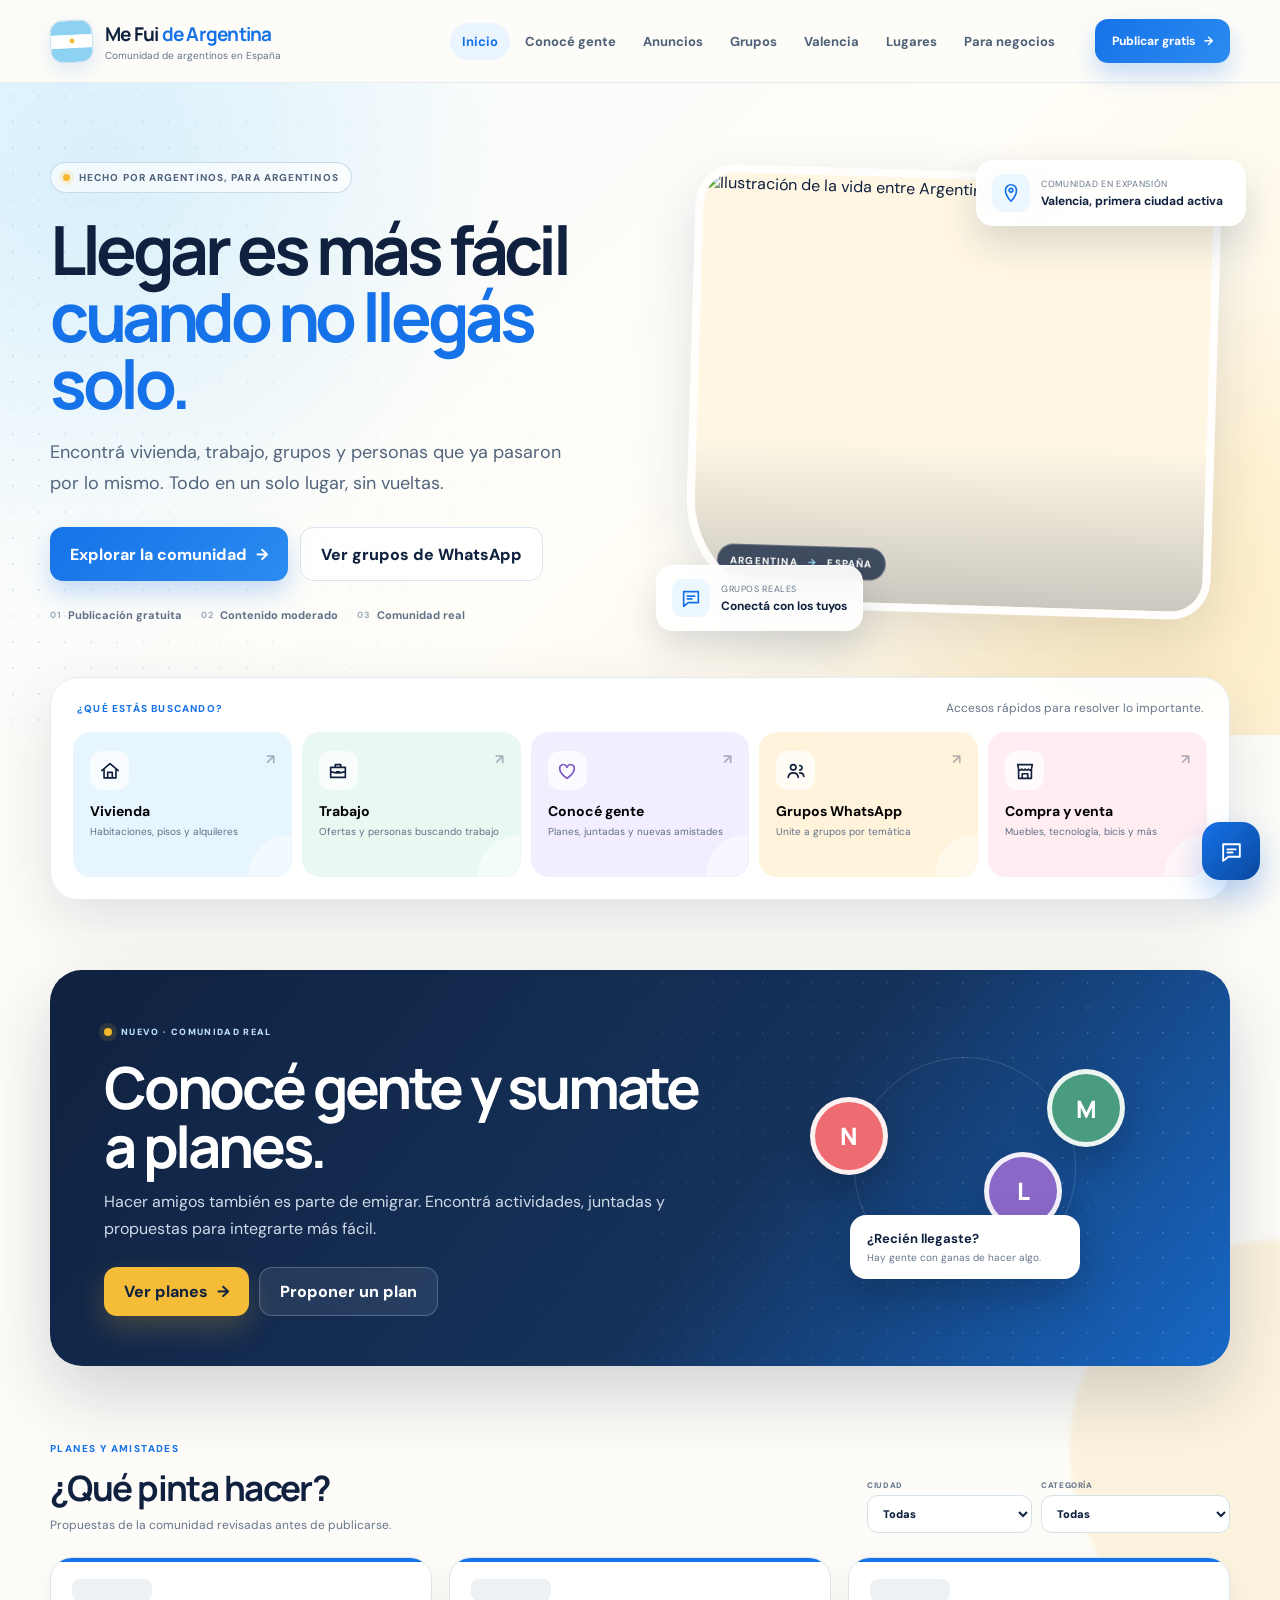
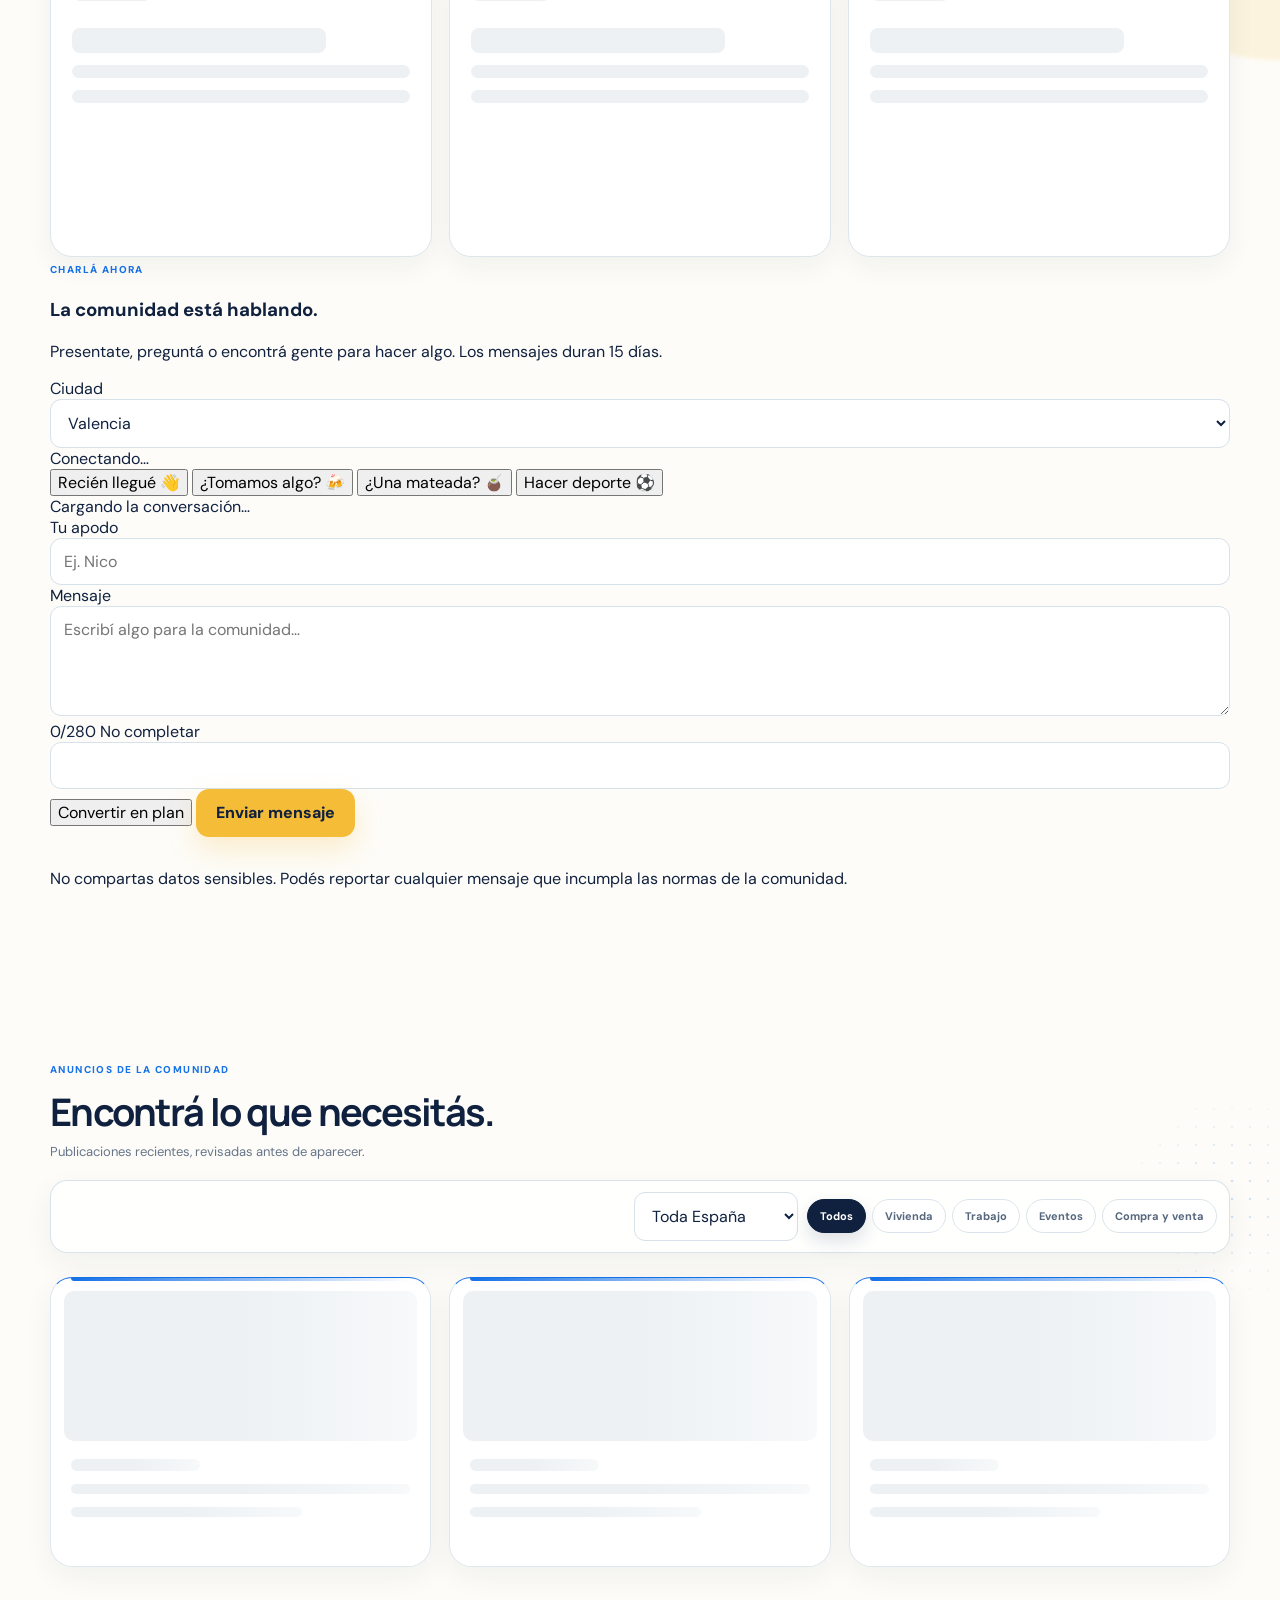
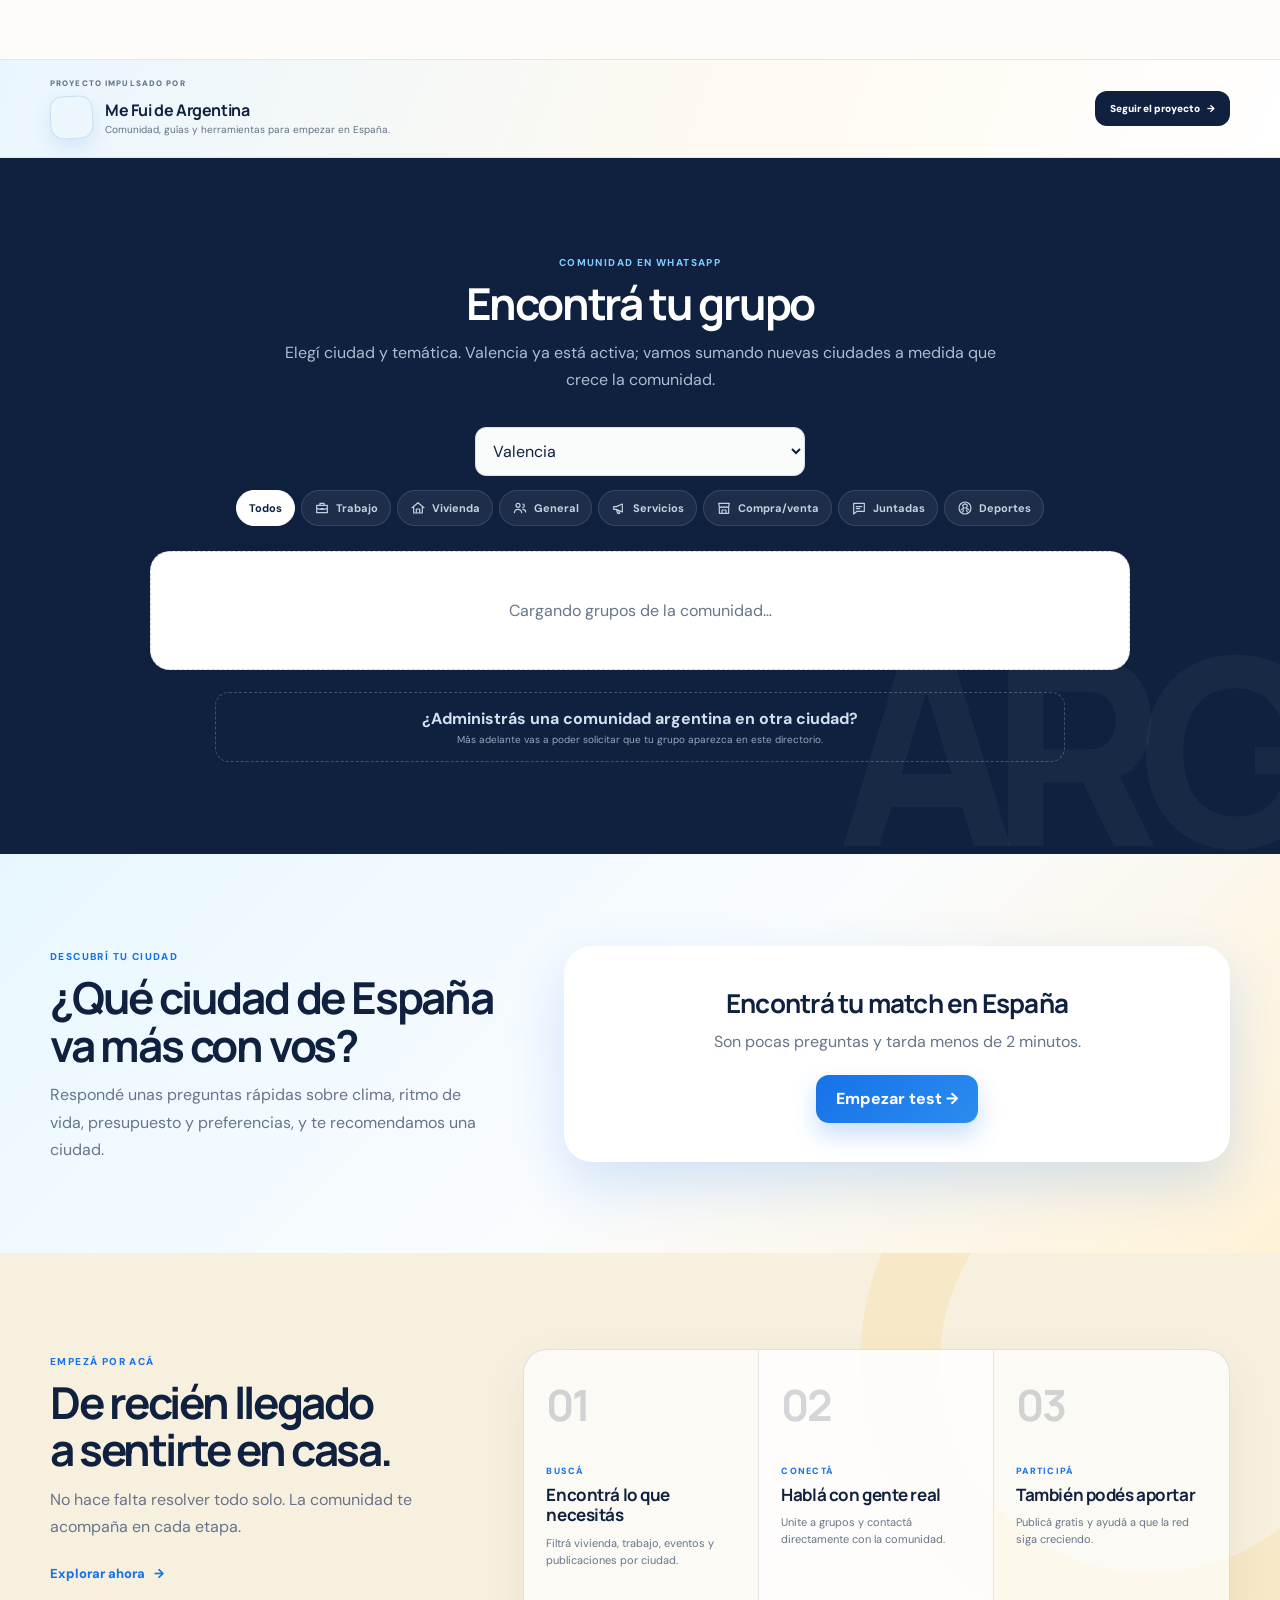
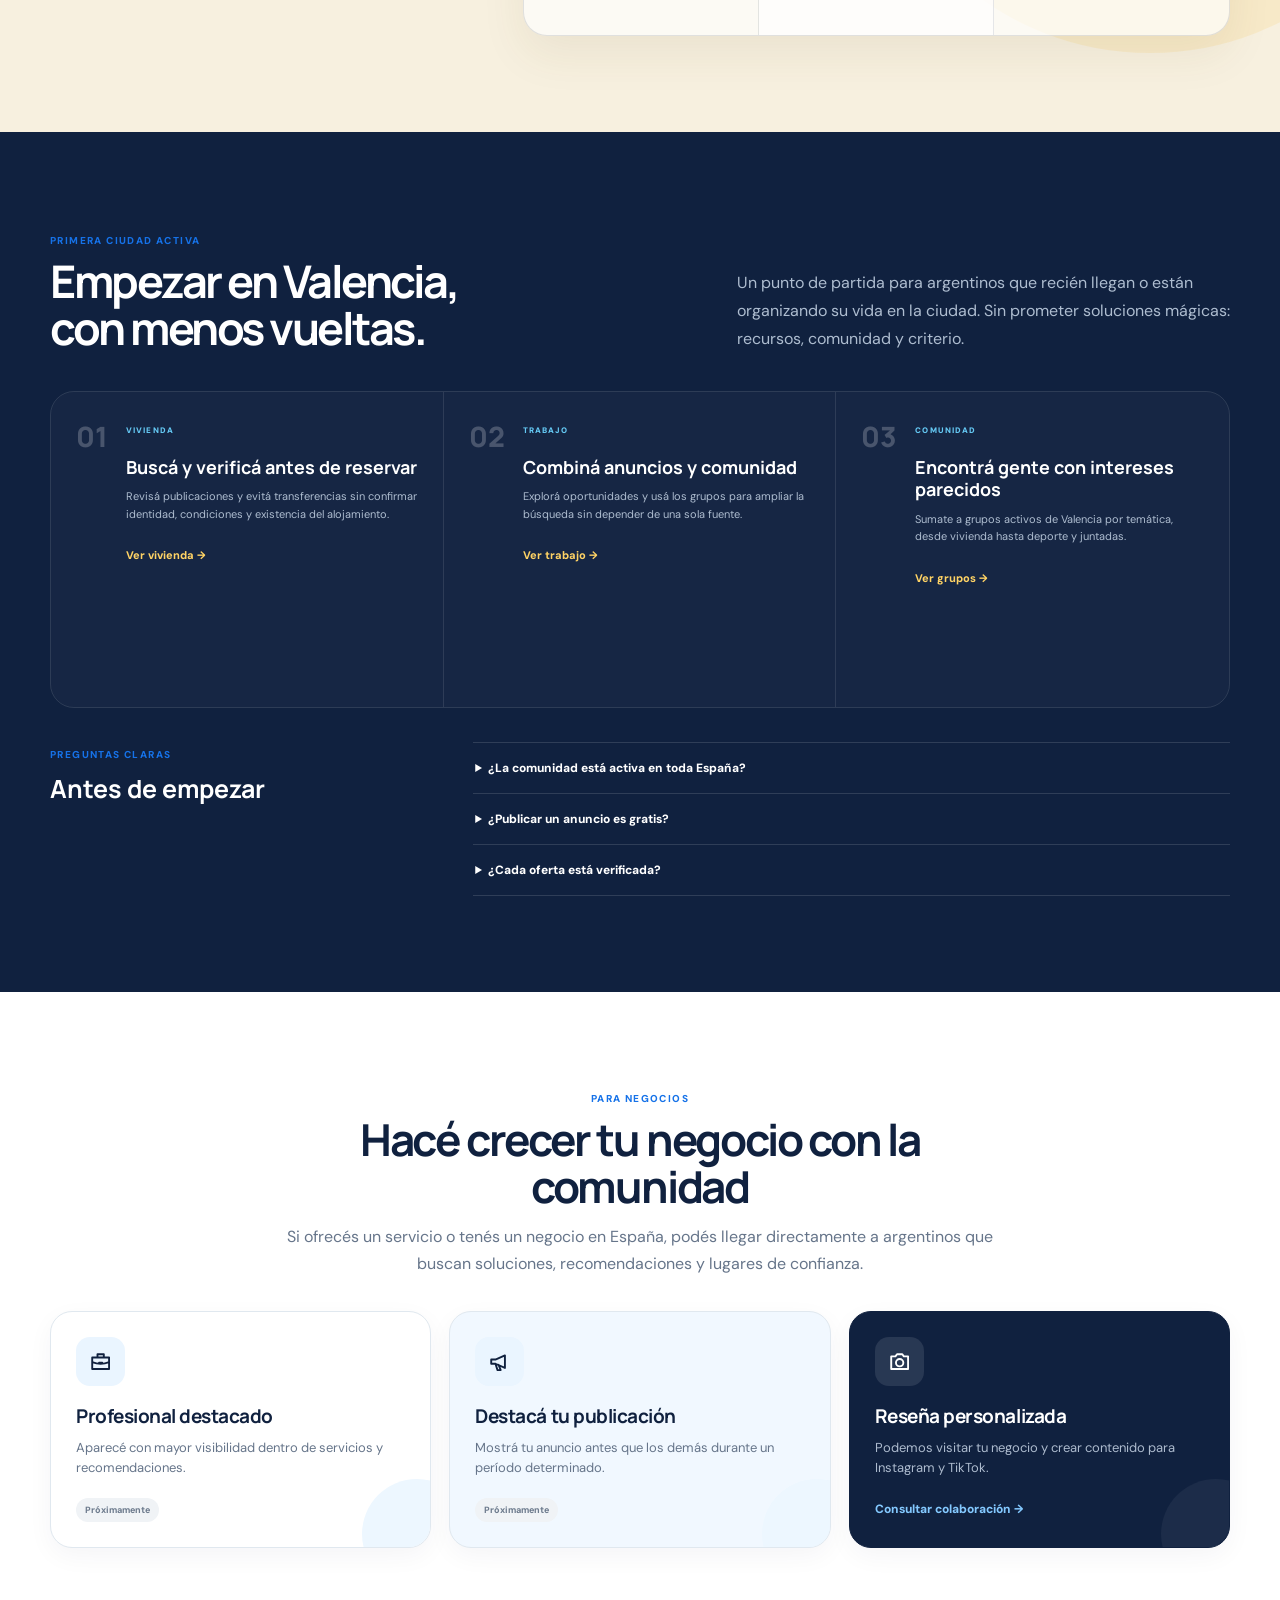
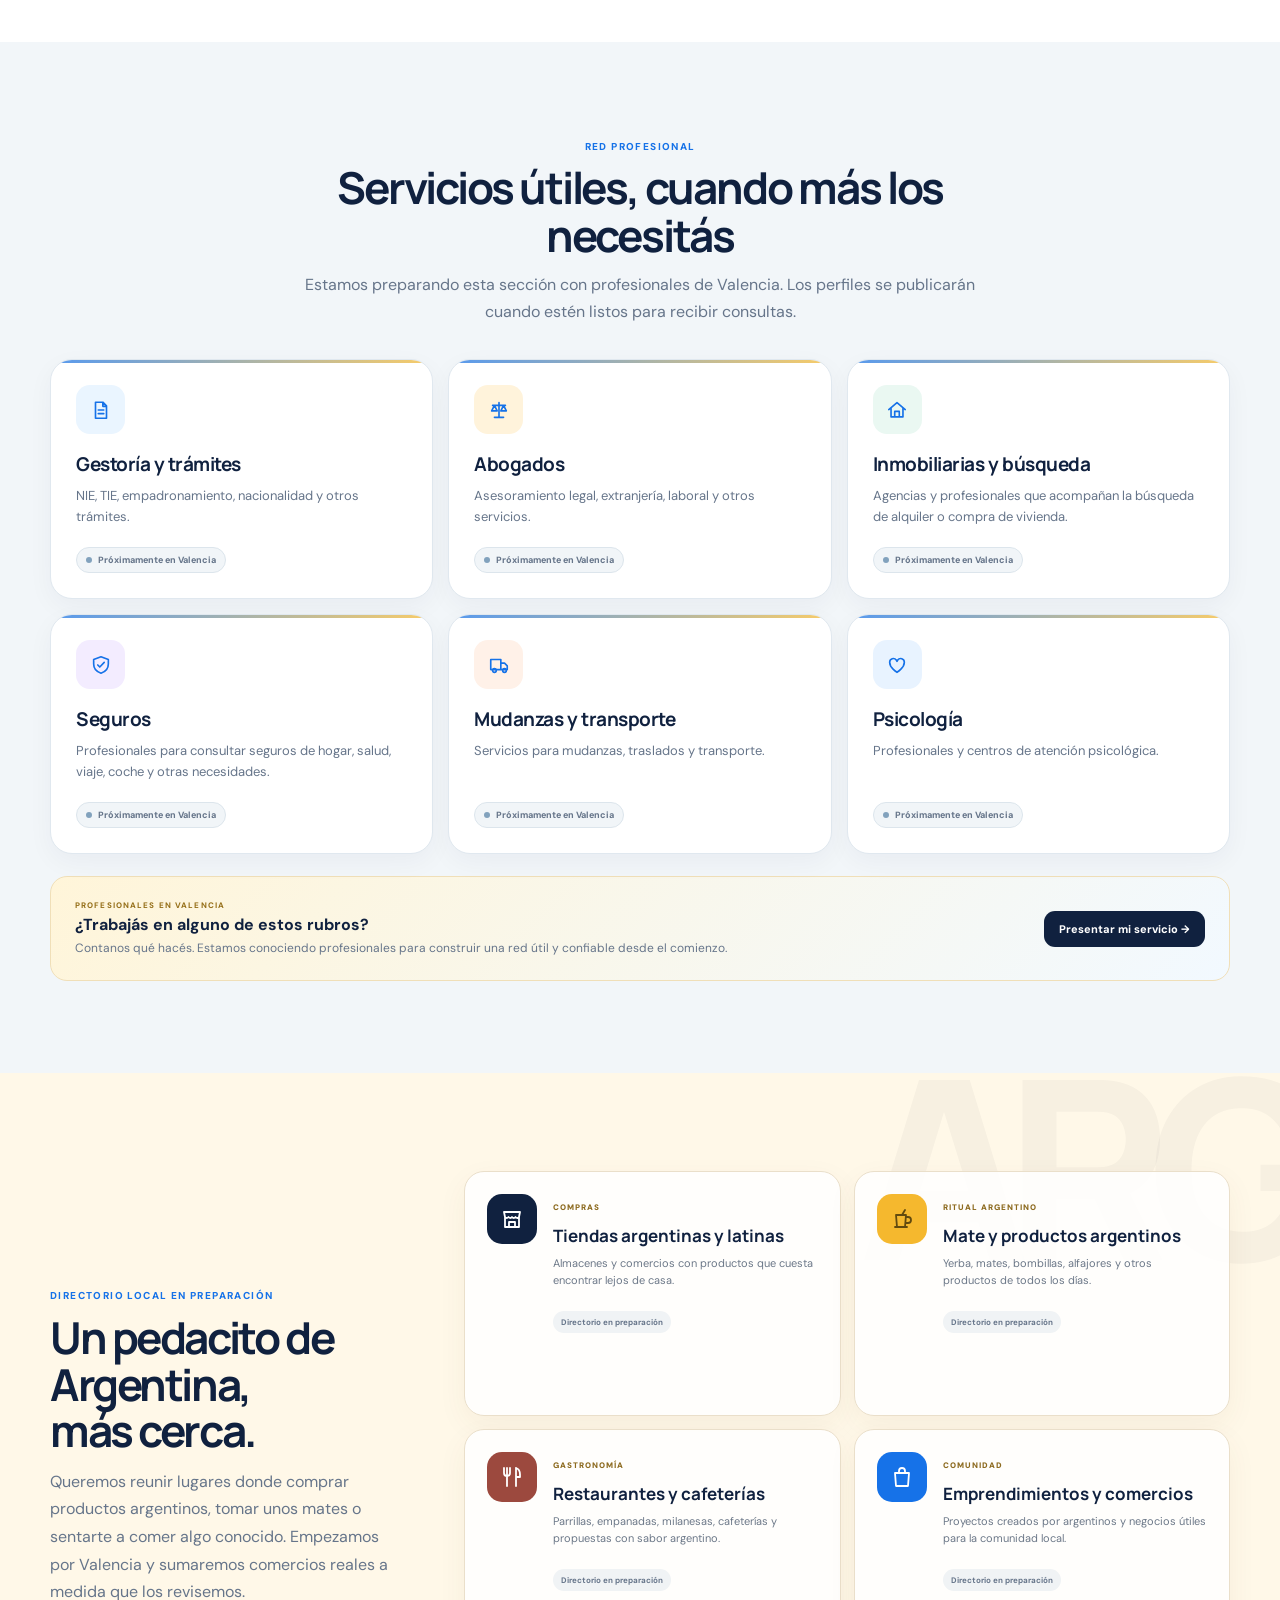
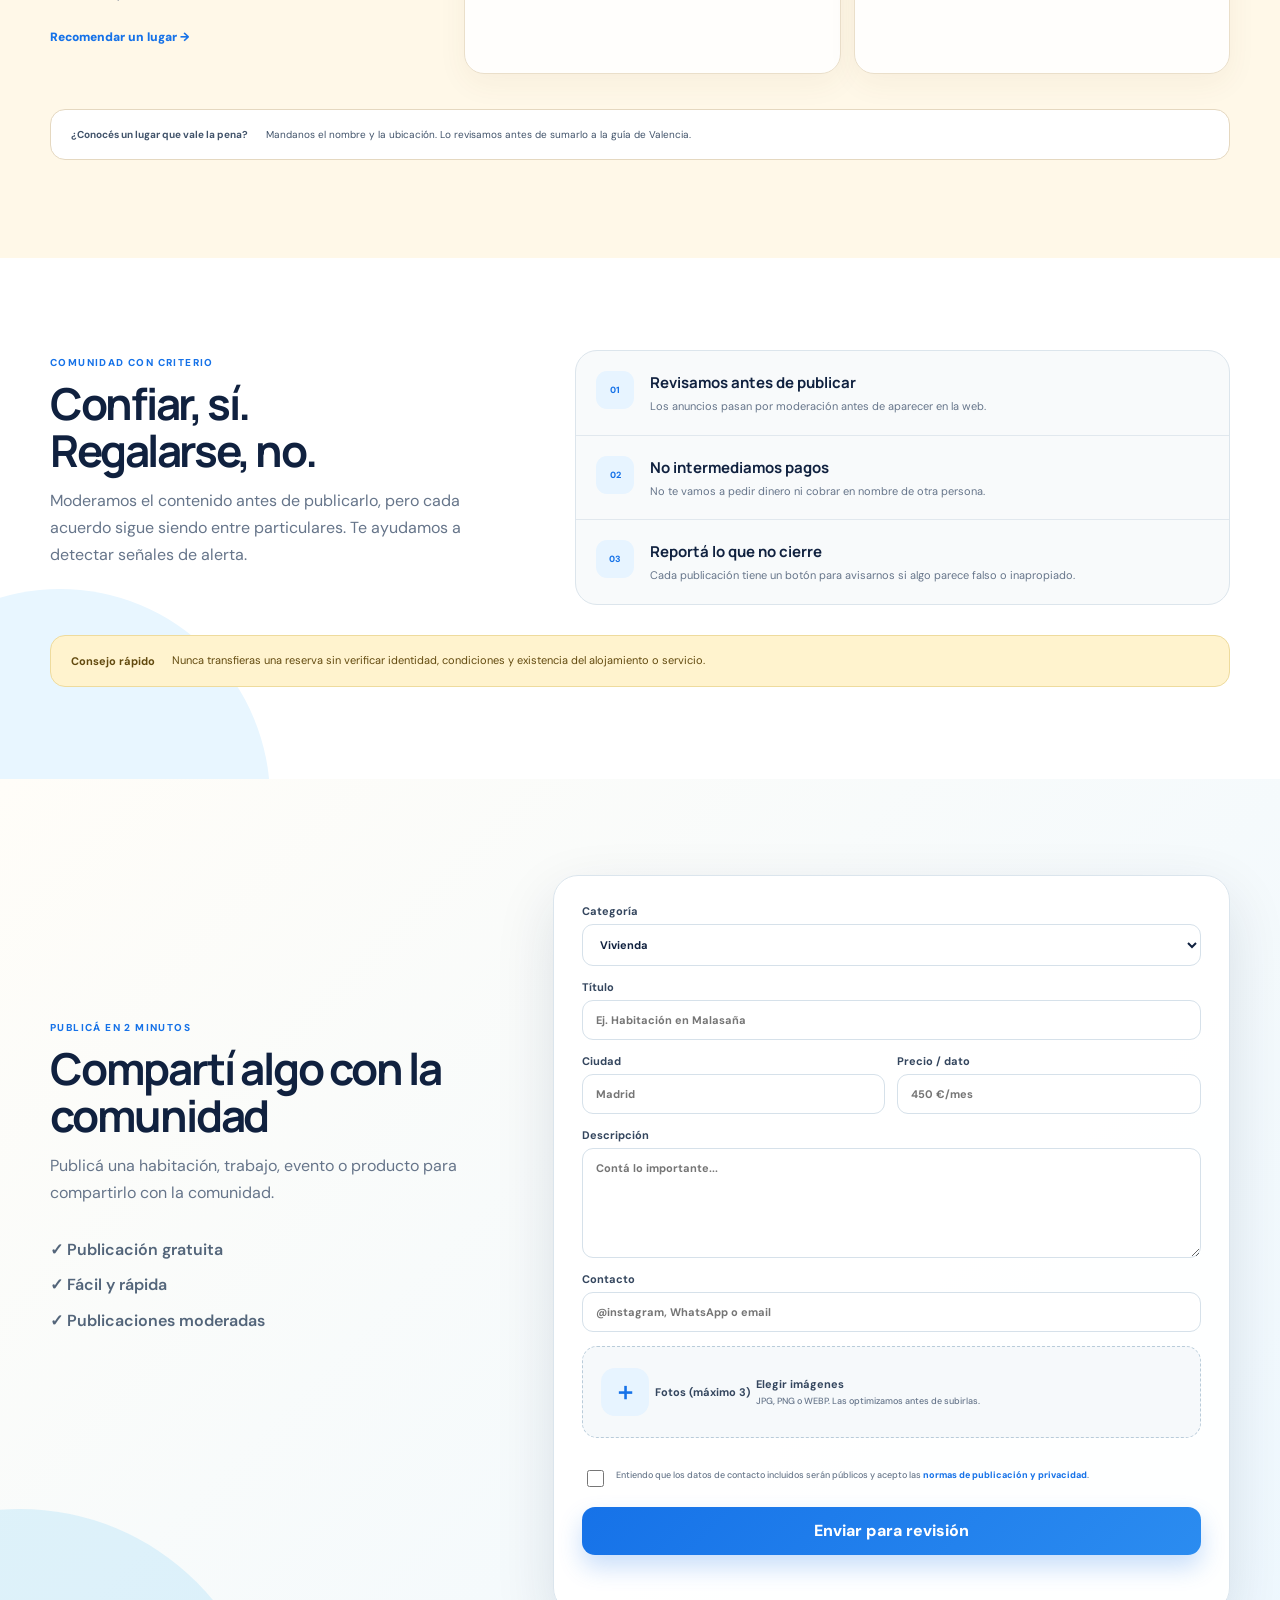
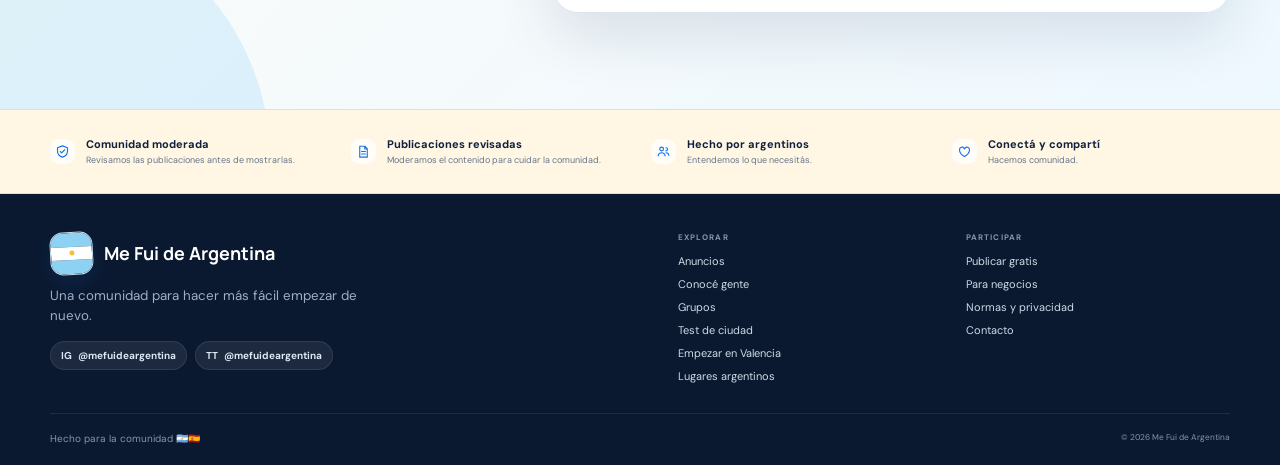
==== commit bed76224: "Update index.html for community chat" ====
--- a/index.html
+++ b/index.html
@@ -17,7 +17,7 @@
   <link rel="canonical" href="https://mefuideargentina.github.io/">
   <link rel="icon" href="assets/favicon.svg" type="image/svg+xml">
   <link rel="manifest" href="site.webmanifest">
-  <link rel="stylesheet" href="styles.css?v=30">
+  <link rel="stylesheet" href="styles.css?v=31">
   <script type="application/ld+json">
   {
     "@context":"https://schema.org",
@@ -218,6 +218,43 @@
       </div>
     </div>
 
+    <div id="chat-comunidad" class="community-chat" aria-labelledby="communityChatTitle">
+      <div class="community-chat-head">
+        <div>
+          <span class="section-kicker">CHARLÁ AHORA</span>
+          <h3 id="communityChatTitle">La comunidad está hablando.</h3>
+          <p>Presentate, preguntá o encontrá gente para hacer algo. Los mensajes duran 15 días.</p>
+        </div>
+        <div class="chat-room-controls">
+          <label>Ciudad<select id="chatCity"><option>Valencia</option><option>Madrid</option><option>Barcelona</option><option>Málaga</option><option>Alicante</option><option>Sevilla</option></select></label>
+          <span id="chatPresence" class="chat-presence"><i></i> Conectando…</span>
+        </div>
+      </div>
+
+      <div class="community-chat-shell">
+        <div class="chat-quick-prompts" aria-label="Ideas para empezar">
+          <button type="button" data-chat-prompt="¡Hola! Recién llegué a la ciudad 👋">Recién llegué 👋</button>
+          <button type="button" data-chat-prompt="¿Alguien para tomar algo esta semana?">¿Tomamos algo? 🍻</button>
+          <button type="button" data-chat-prompt="¿Quién se prende a una mateada?">¿Una mateada? 🧉</button>
+          <button type="button" data-chat-prompt="Busco gente para hacer deporte">Hacer deporte ⚽</button>
+        </div>
+        <div id="communityChatMessages" class="community-chat-messages" aria-live="polite">
+          <div class="chat-loading">Cargando la conversación…</div>
+        </div>
+        <form id="communityChatForm" class="community-chat-form">
+          <label class="chat-name-field">Tu apodo<input id="chatNickname" maxlength="30" autocomplete="nickname" required placeholder="Ej. Nico"></label>
+          <label class="chat-message-field">Mensaje<textarea id="chatMessage" minlength="2" maxlength="280" required placeholder="Escribí algo para la comunidad…"></textarea><span id="chatCharacterCount">0/280</span></label>
+          <label class="chat-honeypot" aria-hidden="true">No completar<input id="chatWebsite" tabindex="-1" autocomplete="off"></label>
+          <div class="chat-form-actions">
+            <button id="chatCreatePlan" class="chat-plan-button" type="button">Convertir en plan</button>
+            <button id="chatSend" class="btn btn-social" type="submit">Enviar mensaje</button>
+          </div>
+          <div id="chatFormStatus" class="status" aria-live="polite"></div>
+        </form>
+      </div>
+      <p class="chat-safety-note">No compartas datos sensibles. Podés reportar cualquier mensaje que incumpla las normas de la comunidad.</p>
+    </div>
+
     <div id="planProposal" class="plan-proposal" hidden>
       <div class="plan-proposal-copy"><span class="section-kicker">ACTIVÁ LA COMUNIDAD</span><h3>Proponé un plan</h3><p>Contanos qué querés organizar. Lo revisamos antes de publicarlo y las personas interesadas podrán contactarte directamente.</p><ul><li>Gratis y sin registro</li><li>Tu contacto será público</li><li>Publicación moderada</li></ul></div>
       <form id="planForm" class="plan-form">
@@ -674,6 +711,7 @@
       <button type="button" data-chat-question="Busco vivienda">Vivienda</button>
       <button type="button" data-chat-question="Busco trabajo">Trabajo</button>
       <button type="button" data-chat-question="Quiero conocer gente y ver planes">Ver planes</button>
+      <button type="button" data-chat-question="Quiero entrar al chat público">Chat público</button>
       <button type="button" data-chat-question="Quiero proponer una juntada">Proponer juntada</button>
       <button type="button" data-chat-question="Dónde comprar productos argentinos">Lugares</button>
       <button type="button" data-chat-question="Quiero publicar">＋ Publicar</button>
@@ -728,6 +766,19 @@
     <div id="reportStatus" class="status"></div>
   </div>
 </div>
-<script src="app.js?v=30"></script>
+
+<div id="chatReportModal" class="chat-report-modal" role="dialog" aria-modal="true" aria-labelledby="chatReportTitle" hidden>
+  <div class="chat-report-card">
+    <button id="chatReportClose" class="chat-report-close" type="button" aria-label="Cerrar">×</button>
+    <span class="section-kicker">CUIDEMOS LA COMUNIDAD</span>
+    <h3 id="chatReportTitle">Reportar mensaje</h3>
+    <p>Lo revisaremos desde el panel de moderación.</p>
+    <label>Motivo<select id="chatReportReason"><option value="spam">Spam o publicidad</option><option value="acoso">Acoso o discriminación</option><option value="estafa">Posible estafa</option><option value="datos-personales">Datos personales</option><option value="otro">Otro</option></select></label>
+    <label>Comentario <small>Opcional</small><textarea id="chatReportComment" maxlength="300" placeholder="Contanos brevemente qué pasó…"></textarea></label>
+    <button id="chatReportSend" class="btn btn-social full" type="button">Enviar reporte</button>
+    <div id="chatReportStatus" class="status" aria-live="polite"></div>
+  </div>
+</div>
+<script src="app.js?v=31"></script>
 </body>
 </html>
--- a/styles.css
+++ b/styles.css
@@ -0,0 +1,144 @@
+@import url('https://fonts.googleapis.com/css2?family=DM+Sans:wght@400;500;600;700&family=Manrope:wght@600;700;800&display=swap');
+
+:root{--ink:#10213f;--blue:#1672e8;--blue-dark:#0c55bb;--cream:#fff7e4;--paper:#fdfcf8;--muted:#66758a;--line:#dfe7ef;--yellow:#f5b82e;--shadow-sm:0 10px 30px rgba(16,33,63,.07);--shadow-md:0 22px 60px rgba(16,33,63,.12);--shadow-blue:0 22px 55px rgba(22,114,232,.18)}
+*{box-sizing:border-box}html{scroll-behavior:smooth;scroll-padding-top:88px}body{margin:0;overflow-x:hidden;color:var(--ink);background:var(--paper);font-family:"DM Sans",Arial,sans-serif;-webkit-font-smoothing:antialiased}button,input,textarea,select{font:inherit}button{cursor:pointer}a{color:inherit;text-decoration:none}img{display:block;max-width:100%}.container{width:min(1180px,calc(100% - 40px));margin-inline:auto}
+
+/* Navigation */
+.topbar{position:sticky;top:0;z-index:50;background:rgba(253,252,248,.88);border-bottom:1px solid rgba(223,231,239,.82);backdrop-filter:blur(18px)}.nav{height:82px;display:flex;align-items:center;gap:28px}.brand{display:flex;align-items:center;gap:12px;min-width:max-content}.brand-mark{width:43px;height:43px;display:grid;grid-template-rows:1fr 1fr 1fr;overflow:hidden;border:1px solid #c9dfee;border-radius:13px;box-shadow:0 8px 20px rgba(22,114,232,.12);transform:rotate(-3deg)}.brand-mark b{background:#8dd2f3}.brand-mark i{position:relative;background:#fff}.brand-mark i::after{content:"";position:absolute;left:50%;top:50%;width:5px;height:5px;border-radius:50%;background:#f4bf36;transform:translate(-50%,-50%)}.brand strong{display:block;font-family:"Manrope",sans-serif;font-size:19px;letter-spacing:-.04em}.brand em{color:var(--blue);font-style:normal}.brand small{display:block;margin-top:2px;color:var(--muted);font-size:10px}nav{display:flex;align-items:center;gap:3px;margin-left:auto}nav a{padding:10px 12px;border-radius:999px;color:#4e6078;font-size:13px;font-weight:700;transition:.2s ease}nav a:hover,nav a.active{color:var(--blue);background:#eaf5ff}
+.btn{min-height:48px;padding:13px 20px;display:inline-flex;align-items:center;justify-content:center;gap:9px;border:0;border-radius:13px;font-weight:800;transition:transform .2s ease,box-shadow .2s ease,background .2s ease}.btn:hover{transform:translateY(-2px)}.btn-blue{color:#fff;background:linear-gradient(135deg,var(--blue),#2b8cf0);box-shadow:0 12px 25px rgba(22,114,232,.23)}.btn-blue:hover{background:linear-gradient(135deg,var(--blue-dark),var(--blue))}.btn-white{color:var(--ink);background:rgba(255,255,255,.86);border:1px solid #d8e3ed}.nav>.btn{min-height:44px;padding:11px 17px;font-size:12px}.full{width:100%}
+
+/* Hero */
+.hero{position:relative;padding:74px 0 108px;overflow:hidden;background:radial-gradient(circle at 8% 14%,rgba(103,196,241,.22),transparent 31%),radial-gradient(circle at 88% 76%,rgba(245,184,46,.20),transparent 27%),linear-gradient(135deg,#f5fbff 0%,#fffdf7 55%,#fff5dc 100%)}.hero::before{content:"";position:absolute;inset:0;opacity:.22;pointer-events:none;background-image:radial-gradient(#7fa8c5 1px,transparent 1px);background-size:26px 26px;mask-image:linear-gradient(to right,black,transparent 46%)}.hero-grid{position:relative;z-index:1;display:grid;grid-template-columns:minmax(0,.96fr) minmax(430px,1.04fr);gap:76px;align-items:center}.hero-copy{max-width:650px}.welcome{display:inline-flex;align-items:center;gap:9px;padding:8px 12px;color:#52647c;background:rgba(255,255,255,.64);border:1px solid rgba(183,206,223,.7);border-radius:999px;font-size:10px;font-weight:800;letter-spacing:.11em}.welcome i{width:7px;height:7px;border-radius:50%;background:var(--yellow);box-shadow:0 0 0 4px rgba(245,184,46,.16)}.hero h1{margin:23px 0 20px;max-width:680px;font-family:"Manrope",sans-serif;font-size:clamp(48px,5.3vw,72px);line-height:.99;letter-spacing:-.065em}.hero h1 span{display:block;color:var(--blue)}.hero-copy>p{max-width:610px;margin:0;color:#52647c;font-size:18px;line-height:1.7}.hero-actions{display:flex;gap:12px;margin-top:29px}.hero-actions .btn{min-height:54px}.hero-proof{display:flex;gap:19px;flex-wrap:wrap;margin-top:27px}.hero-proof span{display:flex;align-items:center;gap:7px;color:#627087;font-size:11px;font-weight:700}.hero-proof b{color:#9aabbf;font-size:9px;letter-spacing:.06em}
+.hero-visual{position:relative;min-height:470px}.hero-art-wrap{position:absolute;inset:14px 14px 14px 34px;overflow:hidden;background:var(--cream);border:8px solid rgba(255,255,255,.88);border-radius:40px 40px 40px 110px;box-shadow:var(--shadow-md);transform:rotate(1.7deg)}.hero-art{width:100%;height:100%;object-fit:cover}.hero-art-wrap::after{content:"";position:absolute;inset:0;background:linear-gradient(to top,rgba(16,33,63,.22),transparent 38%)}.hero-art-label{position:absolute;left:24px;bottom:22px;z-index:1;padding:9px 12px;color:#fff;background:rgba(16,33,63,.76);border:1px solid rgba(255,255,255,.22);border-radius:999px;backdrop-filter:blur(10px);font-size:10px;font-weight:800;letter-spacing:.12em}.hero-art-label b{margin-inline:7px;color:#9ddafe}.floating-card{position:absolute;z-index:3;min-width:190px;padding:13px 15px;display:flex;align-items:center;gap:11px;background:rgba(255,255,255,.92);border:1px solid rgba(255,255,255,.95);border-radius:17px;box-shadow:0 18px 38px rgba(16,33,63,.15);backdrop-filter:blur(15px)}.floating-card>span{width:38px;height:38px;display:grid;place-items:center;background:#edf7ff;border-radius:11px}.floating-card small,.floating-card strong{display:block}.floating-card small{color:var(--muted);font-size:9px;text-transform:uppercase;letter-spacing:.07em}.floating-card strong{margin-top:3px;font-size:12px}.floating-card-top{right:-16px;top:3px}.floating-card-bottom{left:0;bottom:-4px}
+
+/* Category gateway */
+.categories{position:relative;z-index:4;margin-top:-58px;padding-bottom:40px}.categories .container{padding:22px;background:rgba(255,255,255,.94);border:1px solid #e3ebf2;border-radius:28px;box-shadow:var(--shadow-md);backdrop-filter:blur(14px)}.category-intro{display:flex;align-items:center;justify-content:space-between;gap:20px;padding:0 4px 16px}.category-intro span{color:var(--blue);font-size:10px;font-weight:800;letter-spacing:.12em}.category-intro p{margin:0;color:var(--muted);font-size:12px}.category-grid{display:grid;grid-template-columns:repeat(5,1fr);gap:10px}.category{position:relative;min-height:145px;padding:18px 16px;display:flex;flex-direction:column;align-items:flex-start;gap:12px;overflow:hidden;text-align:left;border:1px solid transparent;border-radius:18px;transition:.22s ease}.category::after{content:"";position:absolute;width:80px;height:80px;right:-38px;bottom:-39px;border-radius:50%;background:rgba(255,255,255,.45)}.category:hover{transform:translateY(-4px);box-shadow:var(--shadow-sm)}.category .icon{width:39px;height:39px;display:grid;place-items:center;background:rgba(255,255,255,.72);border-radius:12px;font-size:20px}.category strong{display:block;margin-bottom:5px;font-size:14px}.category small{display:block;color:#627087;font-size:10px;line-height:1.45}.category-arrow{position:absolute;top:17px;right:16px;color:rgba(16,33,63,.32);font-size:14px}.category.blue{background:#e7f5ff}.category.green{background:#e9f8f1}.category.purple{background:#f2edff}.category.orange{background:#fff3dc}.category.pink{background:#ffedf2}
+
+/* Shared */
+.section-kicker,.section-title>span,.publish-info>span{color:var(--blue);font-size:10px;font-weight:800;letter-spacing:.14em}.section-title{max-width:720px;margin:0 auto 34px;text-align:center}.section-title h2,.publish-info h2{margin:9px 0 12px;font-family:"Manrope",sans-serif;font-size:clamp(32px,4vw,44px);line-height:1.08;letter-spacing:-.05em}.section-title p,.publish-info p{margin:0;color:var(--muted);line-height:1.7}
+input,textarea,select{width:100%;padding:12px 13px;color:var(--ink);background:#fff;border:1px solid #d6e1ea;border-radius:11px;outline:0;transition:.2s ease}input:focus,textarea:focus,select:focus{border-color:#6bb3f6;box-shadow:0 0 0 4px rgba(22,114,232,.09)}
+
+/* Listings */
+.recent{padding:60px 0 92px;background:var(--paper)}.section-head{display:flex;align-items:flex-end;justify-content:space-between;gap:36px;margin-bottom:28px}.recent-heading{max-width:460px}.recent-heading h2{margin:7px 0 6px;font-family:"Manrope",sans-serif;font-size:38px;letter-spacing:-.045em}.recent-heading p{margin:0;color:var(--muted);font-size:13px}.controls{display:flex;align-items:center;justify-content:flex-end;gap:9px;flex-wrap:wrap}#citySelect{width:auto;min-width:164px}.filters,.group-filters{display:flex;gap:6px;flex-wrap:wrap}.filter,.group-filter{padding:9px 12px;color:#56677e;background:#fff;border:1px solid #dbe4ec;border-radius:999px;font-size:11px;font-weight:700;transition:.2s ease}.filter:hover,.group-filter:hover{color:var(--blue);border-color:#8cc4f6}.filter.active,.group-filter.active{color:#fff;background:var(--ink);border-color:var(--ink);box-shadow:0 8px 18px rgba(16,33,63,.14)}.listing-grid{display:grid;grid-template-columns:repeat(3,1fr);gap:18px}.listing-card{min-height:290px;padding:20px;display:flex;flex-direction:column;background:#fff;border:1px solid #e0e8ef;border-radius:22px;box-shadow:0 7px 24px rgba(16,33,63,.045);transition:.23s ease}.listing-card:hover{transform:translateY(-5px);border-color:#c3d6e6;box-shadow:0 22px 48px rgba(16,33,63,.10)}.listing-images{display:grid;grid-template-columns:repeat(3,1fr);gap:6px;margin:-7px -7px 16px}.listing-images img{width:100%;height:110px;object-fit:cover;border-radius:13px;cursor:zoom-in}.listing-images img:only-child{grid-column:1/-1;height:205px}.listing-images:has(img:nth-child(2):last-child){grid-template-columns:repeat(2,1fr)}.listing-images:has(img:nth-child(2):last-child) img{height:165px}.meta{display:flex;justify-content:space-between;gap:10px;align-items:flex-start;margin-bottom:10px}.meta>div{display:flex;gap:5px;flex-wrap:wrap}.badge,.featured-badge{display:inline-block;padding:5px 8px;border-radius:999px;font-size:8px;font-weight:800;letter-spacing:.07em}.badge{color:#1764bf;background:#eaf4ff}.featured-badge{color:#795200;background:#fff1bd;border:1px solid #f1cf68}.featured-card{border-color:#e6c75c;box-shadow:0 13px 34px rgba(184,142,25,.14)}.age{color:#98a5b4;font-size:9px;white-space:nowrap}.listing-card h3{margin:5px 0 8px;font-family:"Manrope",sans-serif;font-size:19px;letter-spacing:-.025em}.listing-card>p{margin:0;color:var(--muted);font-size:13px;line-height:1.58}.bottom{margin-top:auto;padding-top:20px;display:flex;justify-content:space-between;gap:10px;align-items:center}.bottom span{color:var(--muted);font-size:10px}.bottom strong{padding:7px 10px;color:var(--ink);background:var(--cream);border-radius:999px;font-size:12px;white-space:nowrap}.contacto{margin-top:13px;padding:10px 12px;color:#53657b;background:#f6f9fb;border-radius:10px;font-size:11px;font-weight:600}.contacto a{color:var(--blue);font-weight:800}.report-button{margin-top:7px;padding:7px 8px;color:#9c681d;background:transparent;border:0;font-size:10px;font-weight:700}.report-button:hover{text-decoration:underline}.empty{grid-column:1/-1;padding:48px;text-align:center;color:var(--muted);background:#fff;border:1px dashed #c9d6e1;border-radius:20px}
+
+/* Groups */
+.groups-section{position:relative;padding:92px 0;overflow:hidden;background:var(--ink)}.groups-section::after{content:"ARG";position:absolute;right:-25px;bottom:-70px;color:rgba(255,255,255,.035);font-family:"Manrope";font-size:260px;font-weight:800;letter-spacing:-.1em}.groups-section .section-title{position:relative;z-index:1}.groups-section .section-title>span{color:#80cbff}.groups-section .section-title h2{color:#fff}.groups-section .section-title p{color:#aebbd0}.group-toolbar{position:relative;z-index:1;display:flex;flex-direction:column;align-items:center;gap:14px;margin-bottom:25px}#groupCity{width:min(330px,100%);background:rgba(255,255,255,.98)}.group-filters{justify-content:center}.groups-section .group-filter{color:#c4d0df;background:rgba(255,255,255,.06);border-color:rgba(255,255,255,.12)}.groups-section .group-filter.active{color:var(--ink);background:#fff;border-color:#fff}.groups-grid{position:relative;z-index:1;max-width:980px;margin:auto;display:grid;grid-template-columns:repeat(2,1fr);gap:12px}.group-card{padding:17px;display:grid;grid-template-columns:auto 1fr auto;gap:14px;align-items:center;background:rgba(255,255,255,.97);border:1px solid rgba(255,255,255,.17);border-radius:17px;transition:.2s ease}.group-card:hover{transform:translateY(-3px);box-shadow:0 16px 35px rgba(0,0,0,.18)}.group-card>span:first-child{width:45px;height:45px;display:grid;place-items:center;background:#edf7ff;border-radius:13px;font-size:21px}.group-card strong,.group-card small{display:block}.group-card small{margin-top:3px;color:var(--muted);font-size:11px}.group-card .join{color:var(--blue);font-size:10px;font-weight:800}.group-note{position:relative;z-index:1;max-width:850px;margin:22px auto 0;padding:15px 18px;text-align:center;color:#d3dfec;border:1px dashed rgba(255,255,255,.22);border-radius:14px}.group-note strong,.group-note span{display:block}.group-note span{margin-top:4px;color:#95a6bb;font-size:10px}
+
+/* Quiz */
+.city-quiz-section{padding:90px 0;background:linear-gradient(135deg,#e8f7ff 0%,#f9fcff 52%,#fff2d7 100%)}.city-quiz-section .container{display:grid;grid-template-columns:.8fr 1.2fr;gap:70px;align-items:center}.city-quiz-section .section-title{margin:0;text-align:left}.city-quiz-card{margin:0;padding:38px;text-align:center;background:#fff;border:1px solid rgba(255,255,255,.9);border-radius:28px;box-shadow:var(--shadow-blue)}.city-quiz-card h3{margin:0 0 10px;font-family:"Manrope",sans-serif;font-size:26px;letter-spacing:-.03em}.city-quiz-card p{margin:0 0 23px;color:var(--muted)}.quiz-step{display:inline-block;margin-bottom:12px;color:var(--blue);font-size:10px;font-weight:800;letter-spacing:.08em}.quiz-answers{display:grid;gap:9px}.quiz-answers button{width:100%;padding:14px 16px;text-align:left;color:var(--ink);background:#f7fafc;border:1px solid #e0e8ef;border-radius:13px;font-size:12px;font-weight:700;transition:.2s ease}.quiz-answers button:hover{transform:translateX(3px);color:var(--blue);border-color:#82bdf3;background:#edf7ff}.quiz-result h3{font-size:34px}.quiz-match{display:inline-block;margin-bottom:10px;padding:7px 11px;color:#08734a;background:#e6f8ef;border-radius:999px;font-size:11px;font-weight:800}.quiz-alternatives{display:flex;flex-direction:column;gap:6px;margin:20px 0;padding:15px;background:#f7f9fb;border-radius:14px}.quiz-result-actions{display:flex;justify-content:center;gap:9px;flex-wrap:wrap}
+
+/* Business and services */
+.business-section{padding:94px 0;background:#fff}.business-grid{display:grid;grid-template-columns:repeat(3,1fr);gap:18px;margin-top:31px}.business-card,.service-card{position:relative;min-height:235px;padding:25px;overflow:hidden;background:#fff;border:1px solid #e0e8ef;border-radius:22px;box-shadow:0 8px 26px rgba(16,33,63,.045);transition:.22s ease}.business-card::after{content:"";position:absolute;right:-42px;bottom:-42px;width:110px;height:110px;border-radius:50%;background:#edf7ff}.business-card:hover,.service-card:hover{transform:translateY(-4px);box-shadow:0 20px 42px rgba(16,33,63,.09)}.business-card:nth-child(2){background:#f1f8ff}.business-card:nth-child(3){color:#fff;background:var(--ink);border-color:var(--ink)}.business-card:nth-child(3)::after{background:rgba(255,255,255,.05)}.business-icon,.service-icon{width:49px;height:49px;margin-bottom:17px;display:grid;place-items:center;background:#eaf5ff;border-radius:14px;font-size:22px}.business-card:nth-child(3) .business-icon{background:rgba(255,255,255,.10)}.business-card h3,.service-card h3{position:relative;z-index:1;margin:0 0 9px;font-family:"Manrope",sans-serif;font-size:19px;letter-spacing:-.025em}.business-card p,.service-card p{position:relative;z-index:1;margin:0 0 18px;color:var(--muted);font-size:13px;line-height:1.58}.business-card:nth-child(3) p{color:#adbbce}.business-coming,.service-empty{position:relative;z-index:1;display:inline-block;margin-top:auto;padding:6px 9px;color:#6d7b8d;background:#f0f3f6;border-radius:999px;font-size:9px;font-weight:800}.business-link{position:relative;z-index:1;color:#84c9ff;font-size:12px;font-weight:800}.services-section{padding:92px 0;background:#f2f6f9}.services-grid{display:grid;grid-template-columns:repeat(4,1fr);gap:15px;margin-top:30px}.service-card{min-height:240px;display:flex;flex-direction:column}.service-empty{align-self:flex-start;margin-top:auto}.services-business-cta{margin-top:22px;padding:18px 20px;display:flex;align-items:center;gap:10px;flex-wrap:wrap;background:var(--cream);border:1px solid #f0dfb8;border-radius:17px}.services-business-cta span{color:var(--muted)}.services-business-cta a{margin-left:auto;color:var(--blue);font-weight:800}
+
+/* Publish */
+.publish-section{position:relative;padding:96px 0;overflow:hidden;background:linear-gradient(135deg,#fffdf8,#eef8ff)}.publish-section::before{content:"";position:absolute;width:500px;height:500px;left:-230px;bottom:-300px;border-radius:50%;background:rgba(110,199,242,.20)}.publish-grid{position:relative;display:grid;grid-template-columns:.78fr 1.22fr;gap:70px;align-items:start}.publish-info{position:sticky;top:115px;padding-top:25px}.publish-info ul{margin:26px 0 0;padding:0;list-style:none;color:#53657a;line-height:2.2;font-weight:600}.publish-card{padding:28px;display:grid;gap:14px;background:rgba(255,255,255,.96);border:1px solid #dbe5ed;border-radius:25px;box-shadow:var(--shadow-md)}.publish-card label,.report-modal-card label{display:grid;gap:6px;color:#34465e;font-size:11px;font-weight:700}.publish-card label small{color:var(--muted);font-weight:500}textarea{min-height:110px;resize:vertical}.two{display:grid;grid-template-columns:1fr 1fr;gap:12px}.status{min-height:15px;text-align:center;color:#09835a;font-size:11px;font-weight:800}
+
+/* Trust and footer */
+.benefits{padding:27px 0;background:var(--cream);border-block:1px solid #efdfb8}.benefit-grid{display:grid;grid-template-columns:repeat(4,1fr);gap:22px}.benefit-grid>div{display:flex;align-items:center;gap:11px}.benefit-grid strong,.benefit-grid small{display:block}.benefit-grid strong{font-size:11px}.benefit-grid small{margin-top:3px;color:var(--muted);font-size:9px}footer{padding:38px 0;color:#fff;background:#0b1930}.footer{display:flex;justify-content:space-between;align-items:center;gap:24px}.footer small{display:block;margin-top:4px;color:#9dafc4}.footer>span{color:#9dafc4;font-size:11px}.social-links{display:flex;gap:8px;flex-wrap:wrap;margin-top:14px}.social-links a{padding:7px 10px;display:inline-flex;gap:6px;align-items:center;color:#dce8f6;background:rgba(255,255,255,.07);border:1px solid rgba(255,255,255,.09);border-radius:999px;font-size:10px;font-weight:700;transition:.2s ease}.social-links a:hover{transform:translateY(-2px);background:rgba(255,255,255,.13)}
+
+/* Floating UI */
+.mobile-menu-button,.mobile-menu,.mobile-dock{display:none}.chatbot-button{position:fixed;right:20px;bottom:20px;z-index:999;width:58px;height:58px;color:#fff;background:linear-gradient(135deg,var(--blue),#09489e);border:0;border-radius:18px;font-size:22px;box-shadow:0 15px 32px rgba(22,114,232,.30);transition:.2s ease}.chatbot-button:hover{transform:translateY(-3px)}.chatbot-panel{position:fixed;right:20px;bottom:90px;z-index:998;width:330px;max-width:calc(100vw - 40px);display:none;overflow:hidden;background:#fff;border:1px solid #dce5ed;border-radius:20px;box-shadow:0 25px 65px rgba(16,33,63,.24)}.chatbot-panel.open{display:block}.chatbot-header{padding:17px;display:flex;align-items:center;justify-content:space-between;color:#fff;background:var(--ink)}.chatbot-header div{display:flex;flex-direction:column;gap:2px}.chatbot-header small{color:#aebdd0;font-size:10px}.chatbot-close{color:#fff;background:transparent;border:0;font-size:25px}.chatbot-options{padding:14px}.chatbot-group{display:flex;flex-direction:column;gap:6px}.chatbot-group+.chatbot-group{margin-top:13px;padding-top:13px;border-top:1px solid #e6ebf0}.chatbot-group-title{padding:0 2px;color:#96a3b2;font-size:8px;font-weight:800;letter-spacing:.1em}.chatbot-options button{width:100%;padding:11px 12px;text-align:left;color:var(--ink);background:#fff;border:1px solid #e0e7ed;border-radius:11px;font-size:11px}.chatbot-options button:hover{background:#f1f7fc}.image-viewer{position:fixed;inset:0;z-index:9999;display:grid;place-items:center}.image-viewer-bg{position:absolute;inset:0;background:rgba(5,13,26,.86);backdrop-filter:blur(5px)}.image-viewer img{position:relative;z-index:1;max-width:90vw;max-height:90vh;object-fit:contain;border-radius:14px}.report-modal{position:fixed;inset:0;z-index:2000;padding:20px;display:none;align-items:center;justify-content:center;background:rgba(16,33,63,.66);backdrop-filter:blur(5px)}.report-modal.open{display:flex}.report-modal-card{position:relative;width:100%;max-width:460px;padding:27px;background:#fff;border-radius:22px;box-shadow:0 28px 75px rgba(0,0,0,.28)}.report-modal-card h3{margin:0 0 8px;font-family:"Manrope",sans-serif}.report-modal-card>p{margin:0 0 20px;color:var(--muted);font-weight:700}.report-modal-card label{margin-bottom:15px}.report-modal-close{position:absolute;right:13px;top:11px;color:var(--muted);background:transparent;border:0;font-size:25px}
+
+/* v21 polish */
+.scroll-progress{position:fixed;left:0;top:0;z-index:1000;width:0;height:3px;background:linear-gradient(90deg,#65c9f4,var(--blue),var(--yellow));box-shadow:0 1px 8px rgba(22,114,232,.35);pointer-events:none}
+.skeleton-card{gap:13px;overflow:hidden}.skeleton-card>*{display:block;border-radius:10px;background:linear-gradient(90deg,#edf1f4 25%,#f7f9fa 50%,#edf1f4 75%);background-size:200% 100%;animation:skeleton 1.4s infinite}.skeleton-card i{height:150px;margin:-7px -7px 5px}.skeleton-card b{width:38%;height:12px}.skeleton-card span{width:100%;height:10px}.skeleton-card span:last-child{width:68%}@keyframes skeleton{to{background-position:-200% 0}}
+.journey-section{position:relative;padding:96px 0;overflow:hidden;background:#f7f0df}.journey-section::after{content:"";position:absolute;right:-160px;top:-180px;width:420px;height:420px;border:80px solid rgba(245,184,46,.13);border-radius:50%}.journey-grid{position:relative;z-index:1;display:grid;grid-template-columns:.72fr 1.28fr;gap:76px;align-items:start}.journey-heading h2{margin:9px 0 14px;font-family:"Manrope",sans-serif;font-size:44px;line-height:1.06;letter-spacing:-.055em}.journey-heading p{max-width:420px;margin:0;color:var(--muted);line-height:1.7}.journey-link{display:inline-flex;align-items:center;gap:9px;margin-top:24px;color:var(--blue);font-size:13px;font-weight:800}.journey-link span{transition:transform .2s ease}.journey-link:hover span{transform:translateX(4px)}.journey-steps{display:grid;grid-template-columns:repeat(3,1fr);border:1px solid rgba(16,33,63,.12);border-radius:24px;overflow:hidden;background:rgba(255,255,255,.66);box-shadow:0 18px 45px rgba(91,72,31,.08)}.journey-steps article{position:relative;min-height:285px;padding:25px 22px;border-right:1px solid rgba(16,33,63,.10)}.journey-steps article:last-child{border-right:0}.journey-steps article:nth-child(2){background:rgba(255,255,255,.68)}.journey-steps b{display:block;color:rgba(16,33,63,.18);font-family:"Manrope";font-size:43px;letter-spacing:-.06em}.journey-steps span{display:block;margin:31px 0 8px;color:var(--blue);font-size:9px;font-weight:800;letter-spacing:.14em}.journey-steps h3{margin:0 0 9px;font-family:"Manrope";font-size:17px;line-height:1.2;letter-spacing:-.025em}.journey-steps p{margin:0;color:var(--muted);font-size:11px;line-height:1.55}
+.reveal{opacity:0;transform:translateY(22px);transition:opacity .65s ease,transform .65s ease}.reveal.reveal-visible{opacity:1;transform:none}
+.listing-card:not(.skeleton-card),.group-card{animation:cardIn .45s ease both}@keyframes cardIn{from{opacity:0;transform:translateY(10px)}to{opacity:1;transform:none}}
+footer{padding-bottom:20px}.footer{display:grid;grid-template-columns:1.6fr .7fr .7fr;align-items:start;padding-bottom:30px}.footer-brand-title{display:flex;align-items:center;gap:11px}.footer-brand-title strong{font-family:"Manrope";font-size:18px}.footer-brand>small{max-width:350px;margin-top:11px;line-height:1.55}.footer-nav{display:flex;flex-direction:column;gap:9px}.footer-nav strong{margin-bottom:3px;color:#8397af;font-size:8px;letter-spacing:.14em}.footer-nav a{color:#cfdae7;font-size:11px}.footer-nav a:hover{color:#fff}.footer-bottom{padding-top:18px;display:flex;justify-content:space-between;color:#8295ac;border-top:1px solid rgba(255,255,255,.08);font-size:10px}
+
+/* v22 national positioning and trust */
+.floating-card-top{min-width:270px}.floating-card-top strong{max-width:205px}
+.empty-state{grid-column:1/-1;padding:45px 24px;display:flex;flex-direction:column;align-items:center;text-align:center;background:#fff;border:1px dashed #c8d6e2;border-radius:22px}.empty-state>span{width:52px;height:52px;display:grid;place-items:center;margin-bottom:13px;background:#edf7ff;border-radius:16px;font-size:24px}.empty-state h3{margin:0 0 7px;font-family:"Manrope";font-size:20px;letter-spacing:-.03em}.empty-state p{max-width:430px;margin:0;color:var(--muted);font-size:12px;line-height:1.55}.empty-actions{display:flex;justify-content:center;gap:8px;flex-wrap:wrap;margin-top:17px}.empty-actions button{min-height:40px;padding:10px 14px;border-radius:11px;border:1px solid #d5e1ea;color:var(--ink);background:#fff;font-size:11px;font-weight:800}.empty-actions .empty-primary{color:#fff;background:var(--blue);border-color:var(--blue)}
+.open-call{color:#087453;background:#e8f8f0;border:1px solid #b9e8d4}.services-business-cta{padding:23px 24px;gap:24px;background:linear-gradient(135deg,#fff5d9,#f2f9ff)}.services-business-cta>div{display:grid;gap:4px;max-width:720px}.services-business-cta small{color:#96701a;font-size:8px;font-weight:800;letter-spacing:.14em}.services-business-cta strong,.services-business-cta span{display:block}.services-business-cta span{font-size:12px;line-height:1.5}.services-business-cta>a{padding:11px 15px;color:#fff;background:var(--ink);border-radius:11px;font-size:11px;white-space:nowrap}
+.safety-section{position:relative;padding:92px 0;overflow:hidden;background:#fff}.safety-section::before{content:"";position:absolute;left:-150px;bottom:-230px;width:420px;height:420px;border-radius:50%;background:#e8f6ff}.safety-grid{position:relative;display:grid;grid-template-columns:.82fr 1.18fr;gap:30px 70px;align-items:start}.safety-heading h2{margin:9px 0 14px;font-family:"Manrope";font-size:44px;line-height:1.05;letter-spacing:-.055em}.safety-heading p{max-width:460px;margin:0;color:var(--muted);line-height:1.7}.safety-list{overflow:hidden;background:#f8fafb;border:1px solid #dce5ec;border-radius:22px}.safety-list article{padding:20px;display:grid;grid-template-columns:auto 1fr;gap:16px;border-bottom:1px solid #e1e8ee}.safety-list article:last-child{border-bottom:0}.safety-list article>span{width:38px;height:38px;display:grid;place-items:center;color:var(--blue);background:#e7f4ff;border-radius:11px;font-size:9px;font-weight:800}.safety-list h3{margin:1px 0 5px;font-family:"Manrope";font-size:15px}.safety-list p{margin:0;color:var(--muted);font-size:11px;line-height:1.5}.safety-note{grid-column:1/-1;padding:17px 20px;display:flex;align-items:center;gap:17px;color:#624a0f;background:#fff3ce;border:1px solid #eedb9d;border-radius:15px}.safety-note strong{white-space:nowrap;font-size:11px}.safety-note span{font-size:11px;line-height:1.45}
+
+@media(max-width:1050px){nav{display:none}.mobile-menu-button{display:block;margin-left:auto;padding:7px;color:var(--ink);background:transparent;border:0;font-size:25px}.nav>.btn{display:none}.nav{position:relative}.mobile-menu{position:absolute;right:0;top:calc(100% + 10px);width:240px;padding:10px;background:#fff;border:1px solid #dce5ed;border-radius:16px;box-shadow:var(--shadow-md)}.mobile-menu.open{display:flex;flex-direction:column;gap:3px}.mobile-menu a{padding:11px 12px;border-radius:10px;font-weight:700}.mobile-menu a:hover{background:#edf6fc}.hero-grid{grid-template-columns:minmax(0,1fr) minmax(380px,.9fr);gap:45px}.category-grid{grid-template-columns:repeat(3,1fr)}.listing-grid{grid-template-columns:repeat(2,1fr)}.services-grid{grid-template-columns:repeat(2,1fr)}}
+@media(max-width:820px){.hero{padding:56px 0 105px}.hero-grid,.publish-grid,.city-quiz-section .container{grid-template-columns:1fr;gap:45px}.hero-copy{max-width:720px}.hero-visual{min-height:430px}.category-grid{grid-template-columns:repeat(2,1fr)}.section-head{align-items:flex-start;flex-direction:column}.controls{justify-content:flex-start}.business-grid{grid-template-columns:1fr}.city-quiz-section .section-title{text-align:center}.publish-info{position:static}.benefit-grid{grid-template-columns:repeat(2,1fr)}}
+@media(max-width:600px){html{scroll-padding-top:72px}.container{width:min(100% - 28px,1180px)}.nav{height:70px}.brand-mark{width:38px;height:38px}.brand strong{font-size:16px}.brand small{display:none}.hero{padding:40px 0 90px}.welcome{padding:7px 10px;font-size:8px}.hero h1{margin-top:18px;font-size:42px;line-height:1.02}.hero-copy>p{font-size:15px;line-height:1.62}.hero-actions{display:grid}.hero-actions .btn{width:100%}.hero-proof{gap:9px 14px}.hero-proof span{font-size:9px}.hero-visual{min-height:310px}.hero-art-wrap{inset:0 4px;border-width:6px;border-radius:28px 28px 28px 75px}.floating-card{min-width:165px;padding:10px 12px}.floating-card-top{top:-15px;right:-4px}.floating-card-bottom{left:-3px;bottom:-14px}.floating-card>span{width:32px;height:32px}.hero-art-label{left:15px;bottom:16px;font-size:8px}.categories{margin-top:-48px;padding-bottom:24px}.categories .container{width:min(100% - 20px,1180px);padding:14px;border-radius:22px}.category-intro{align-items:flex-start;flex-direction:column;gap:3px;padding-bottom:12px}.category{min-height:140px;padding:15px 13px}.category strong{font-size:13px}.category small{font-size:9px}.recent{padding:36px 0 64px}.recent-heading h2{font-size:30px}.controls{width:100%}#citySelect{width:100%}.filters,.group-filters{width:100%;flex-wrap:nowrap;overflow-x:auto;padding-bottom:6px}.filter,.group-filter{white-space:nowrap}.listing-grid,.groups-grid,.services-grid{grid-template-columns:1fr}.listing-images img:only-child{height:220px}.groups-section,.business-section,.services-section,.city-quiz-section,.publish-section{padding:64px 0}.groups-section::after{font-size:150px}.section-title{margin-bottom:26px}.section-title h2,.publish-info h2{font-size:32px}.section-title p,.publish-info p{font-size:13px}.group-filters{justify-content:flex-start}.group-card{grid-template-columns:auto 1fr}.group-card .join{grid-column:2}.city-quiz-card{padding:27px 18px;border-radius:21px}.quiz-result-actions{flex-direction:column}.quiz-result-actions .btn{width:100%}.services-business-cta{align-items:flex-start;flex-direction:column}.services-business-cta a{margin-left:0}.two{grid-template-columns:1fr}.publish-card{padding:21px 17px}.benefit-grid{grid-template-columns:1fr;gap:15px}.footer{align-items:flex-start;flex-direction:column}.footer>span{display:none}.chatbot-panel{right:14px;bottom:82px;width:calc(100vw - 28px)}.chatbot-button{right:14px;bottom:14px;width:54px;height:54px}.report-modal-card{padding:23px 18px}}
+
+@media(max-width:820px){.journey-grid{grid-template-columns:1fr;gap:35px}.journey-heading{text-align:center}.journey-heading p{margin-inline:auto}.journey-steps{max-width:680px;margin:auto}.footer{grid-template-columns:1.3fr .7fr .7fr}}
+@media(max-width:600px){body{padding-bottom:67px}.journey-section{padding:65px 0}.journey-heading h2{font-size:34px}.journey-steps{grid-template-columns:1fr}.journey-steps article{min-height:0;padding:20px;border-right:0;border-bottom:1px solid rgba(16,33,63,.10)}.journey-steps article:last-child{border-bottom:0}.journey-steps b{font-size:32px}.journey-steps span{margin:13px 0 6px}.footer{display:grid;grid-template-columns:1fr 1fr;gap:30px}.footer-brand{grid-column:1/-1}.footer-bottom{padding-bottom:5px}.mobile-dock{position:fixed;left:10px;right:10px;bottom:9px;z-index:995;width:auto;height:58px;margin:0;padding:5px;display:grid;grid-template-columns:repeat(3,1fr);gap:0;align-items:center;background:rgba(255,255,255,.94);border:1px solid #dce5ed;border-radius:18px;box-shadow:0 14px 40px rgba(16,33,63,.20);backdrop-filter:blur(15px)}.mobile-dock a{padding:0;display:flex;flex-direction:column;align-items:center;gap:2px;color:#65748a;background:transparent;font-size:8px;font-weight:800}.mobile-dock a span{font-size:18px;line-height:1}.mobile-dock .mobile-dock-main{height:47px;padding-top:6px;color:#fff;background:var(--blue);border-radius:13px}.chatbot-button{right:14px;bottom:81px}.chatbot-panel{bottom:146px}.scroll-progress{height:2px}}
+@media(prefers-reduced-motion:reduce){html{scroll-behavior:auto}.reveal{opacity:1;transform:none;transition:none}.skeleton-card>*,.listing-card:not(.skeleton-card),.group-card{animation:none}.btn,.category,.listing-card,.group-card,.business-card,.service-card{transition:none}}
+
+@media(max-width:820px){.safety-grid{grid-template-columns:1fr;gap:30px}.safety-heading{text-align:center}.safety-heading p{margin-inline:auto}.safety-list{max-width:680px;width:100%;margin:auto}.floating-card-top{min-width:245px}}
+@media(max-width:600px){.floating-card-top{min-width:220px}.floating-card-top strong{max-width:155px;font-size:10px}.safety-section{padding:64px 0}.safety-heading h2{font-size:34px}.safety-note{align-items:flex-start;flex-direction:column;gap:5px}.services-business-cta{padding:20px;gap:16px}.services-business-cta>a{width:100%;margin-left:0;text-align:center}.empty-actions{width:100%}.empty-actions button{flex:1}.empty-state{padding:35px 17px}}
+
+/* v23 listing rhythm, services and conversational assistant */
+.listing-card.has-images .meta{margin-bottom:10px}.listing-card.no-images .meta{margin-bottom:14px}.listing-card.has-images .listing-images{margin:0 -7px 16px}.listing-card.has-images h3{margin-top:1px}.listing-card.no-images{background:linear-gradient(145deg,#fff 0%,#fff 74%,#f7fbfe 100%)}
+.service-status{display:inline-flex;align-items:center;gap:6px;color:#66758a;background:#f1f5f8;border:1px solid #dce5ec}.service-status i{width:6px;height:6px;border-radius:50%;background:#82a2bd}.service-card{isolation:isolate}.service-card::before{content:"";position:absolute;inset:0 0 auto;height:3px;background:linear-gradient(90deg,var(--blue),var(--yellow));opacity:.72}.service-card:nth-child(2) .service-icon{background:#fff3db}.service-card:nth-child(3) .service-icon{background:#eaf8f2}.service-card:nth-child(4) .service-icon{background:#f3ecff}
+.chatbot-panel{width:370px;max-height:min(610px,calc(100vh - 120px));display:none;flex-direction:column}.chatbot-panel.open{display:flex}.chatbot-header{flex:none;padding:16px 17px}.chatbot-header small{display:flex;align-items:center;gap:6px}.chatbot-header small i{width:6px;height:6px;border-radius:50%;background:#59d7a4;box-shadow:0 0 0 4px rgba(89,215,164,.12)}.chat-conversation{min-height:285px;max-height:390px;padding:16px;display:flex;flex-direction:column;gap:11px;overflow-y:auto;background:linear-gradient(180deg,#f6f9fc,#fff)}.chat-message{display:flex;align-items:flex-end;gap:8px}.chat-message>div{max-width:82%;padding:10px 12px;border-radius:14px}.chat-message p{margin:0;font-size:11px;line-height:1.5}.bot-message>div{color:#40526a;background:#fff;border:1px solid #dfe7ed;border-bottom-left-radius:5px}.user-message{justify-content:flex-end}.user-message>div{color:#fff;background:var(--blue);border-bottom-right-radius:5px}.chat-avatar{flex:0 0 auto;width:27px;height:27px;display:grid;place-items:center;color:#fff;background:var(--ink);border-radius:9px;font-size:8px;font-weight:900}.chat-suggestions{display:flex;gap:6px;flex-wrap:wrap;padding-left:35px}.chat-suggestions button,.chat-actions button{padding:7px 9px;color:#45627e;background:#fff;border:1px solid #d7e3ec;border-radius:999px;font-size:9px;font-weight:800}.chat-suggestions button:hover,.chat-actions button:hover{color:var(--blue);border-color:#83bdf2;background:#f4faff}.chat-actions{display:flex;gap:6px;flex-wrap:wrap;margin-top:9px}.chat-actions button{color:#fff;background:var(--ink);border-color:var(--ink)}.chat-form{flex:none;padding:10px 11px 8px;display:grid;grid-template-columns:1fr 42px;gap:7px;border-top:1px solid #e2e8ed;background:#fff}.chat-form input{min-height:42px;padding:10px 12px;border-radius:12px;font-size:11px}.chat-form button{display:grid;place-items:center;color:#fff;background:var(--blue);border:0;border-radius:12px;font-size:17px}.chat-note{flex:none;padding:0 14px 11px;color:#98a5b4;background:#fff;font-size:8px;text-align:center}.sr-only{position:absolute;width:1px;height:1px;padding:0;margin:-1px;overflow:hidden;clip:rect(0,0,0,0);white-space:nowrap;border:0}
+@media(max-width:600px){.chatbot-panel{max-height:calc(100vh - 170px)}.chat-conversation{min-height:245px}.chat-message>div{max-width:86%}.listing-card.has-images .listing-images{margin-inline:-5px}}
+
+/* v24 product foundations */
+.listing-placeholder{width:calc(100% + 14px);height:205px;margin:0 -7px 16px;display:grid;place-items:center;align-content:center;gap:9px;color:#52708c;background:linear-gradient(145deg,#e8f5ff,#f8fbfd);border:0;border-radius:13px;cursor:pointer}.listing-placeholder span{width:54px;height:54px;display:grid;place-items:center;color:#fff;background:var(--blue);border-radius:17px;font-family:"Manrope";font-size:27px}.listing-placeholder small{font-size:8px;font-weight:900;letter-spacing:.12em}.listing-placeholder-trabajo{background:linear-gradient(145deg,#e9f8f1,#f7fbf9)}.listing-placeholder-trabajo span{background:#2b8c69}.listing-placeholder-eventos{background:linear-gradient(145deg,#f3ecff,#fcfaff)}.listing-placeholder-eventos span{background:#8157c5}.listing-placeholder-compraventa{background:linear-gradient(145deg,#fff2e7,#fffaf6)}.listing-placeholder-compraventa span{background:#d87935}.listing-card.no-images{background:#fff}.listing-actions{margin-top:11px;padding-top:11px;display:grid;grid-template-columns:1fr auto auto;gap:7px;align-items:center;border-top:1px solid #edf1f4}.listing-actions button{min-height:34px;border:0;border-radius:9px;font-size:9px;font-weight:800}.listing-detail-button{text-align:left;color:var(--blue);background:transparent}.listing-detail-button span{display:inline-block;transition:transform .2s ease}.listing-detail-button:hover span{transform:translateX(3px)}.listing-share-button{padding:0 10px;color:#53677d;background:#eef4f8}.listing-actions .report-button{margin:0;padding:0 5px;color:#9c681d}.modal-open{overflow:hidden}.listing-detail-modal{position:fixed;inset:0;z-index:3000;padding:22px;display:grid;place-items:center}.listing-detail-backdrop{position:absolute;inset:0;width:100%;height:100%;background:rgba(6,17,34,.76);border:0;backdrop-filter:blur(7px)}.listing-detail-card{position:relative;width:min(920px,100%);max-height:min(760px,calc(100vh - 44px));display:grid;grid-template-columns:1.05fr .95fr;overflow:hidden;background:#fff;border-radius:26px;box-shadow:0 30px 90px rgba(0,0,0,.35)}.listing-detail-close{position:absolute;right:13px;top:13px;z-index:3;width:38px;height:38px;color:#fff;background:rgba(16,33,63,.86);border:1px solid rgba(255,255,255,.18);border-radius:12px;font-size:23px}.listing-detail-gallery{min-height:520px;padding:14px;display:grid;grid-template-rows:1fr auto;gap:10px;background:#edf3f7}.listing-detail-main{min-height:0;overflow:hidden;border-radius:18px}.listing-detail-main img{width:100%;height:100%;object-fit:cover}.listing-detail-thumbs{height:68px;display:flex;gap:8px}.listing-detail-thumb{width:72px;padding:0;overflow:hidden;background:#fff;border:2px solid transparent;border-radius:10px}.listing-detail-thumb.active{border-color:var(--blue)}.listing-detail-thumb img{width:100%;height:100%;object-fit:cover}.listing-detail-placeholder{min-height:520px;display:grid;place-items:center;align-content:center;gap:12px;color:#52708c;background:linear-gradient(145deg,#e8f5ff,#f8fbfd)}.listing-detail-placeholder span{width:78px;height:78px;display:grid;place-items:center;color:#fff;background:var(--blue);border-radius:24px;font-size:38px}.listing-detail-placeholder small{font-size:9px;font-weight:900;letter-spacing:.14em}.listing-detail-content{padding:38px 34px;overflow-y:auto}.listing-detail-meta{display:flex;align-items:flex-start;justify-content:space-between;gap:14px}.listing-detail-meta>div{display:flex;gap:5px;flex-wrap:wrap}.listing-detail-meta>span{color:#96a4b4;font-size:9px}.listing-detail-content h2{margin:17px 0 12px;font-family:"Manrope";font-size:31px;line-height:1.08;letter-spacing:-.045em}.listing-detail-facts{padding-bottom:18px;display:flex;align-items:center;justify-content:space-between;gap:15px;color:var(--muted);border-bottom:1px solid #e7edf1;font-size:11px}.listing-detail-facts strong{padding:8px 11px;color:var(--ink);background:var(--cream);border-radius:999px;font-size:12px}.listing-detail-content>p{margin:19px 0;color:#53657b;line-height:1.72}.listing-detail-contact{padding:13px 14px;color:#53657b;background:#f3f7fa;border-radius:12px;font-size:12px}.listing-detail-contact a{color:var(--blue);font-weight:800}.listing-detail-safety{margin-top:14px;padding:12px 14px;display:grid;gap:4px;color:#655017;background:#fff5d7;border:1px solid #f0dfa8;border-radius:12px}.listing-detail-safety strong{font-size:10px}.listing-detail-safety span{font-size:9px;line-height:1.45}.listing-detail-actions{margin-top:17px;display:flex;gap:8px}.listing-detail-actions .btn{flex:1}.listing-detail-report{padding:0 14px;color:#986515;background:#fff;border:1px solid #ead7ac;border-radius:11px;font-size:10px;font-weight:800}.global-toast{position:fixed;left:50%;bottom:28px;z-index:5000;padding:11px 15px;color:#fff;background:var(--ink);border-radius:11px;box-shadow:var(--shadow-md);font-size:11px;font-weight:800;transform:translateX(-50%)}
+.image-upload-label{position:relative;min-height:92px;padding:18px;display:flex!important;align-items:center;gap:13px;background:#f6f9fb;border:1px dashed #b9ccda;border-radius:15px;cursor:pointer}.image-upload-label>input{position:absolute;width:1px;height:1px;opacity:0;pointer-events:none}.image-upload-label::before{content:"＋";width:48px;height:48px;display:grid;place-items:center;flex:0 0 auto;color:var(--blue);background:#e7f4ff;border-radius:14px;font-size:24px}.image-upload-copy{display:grid;gap:4px}.image-upload-copy strong{font-size:11px}.image-upload-copy small{font-size:9px!important}.image-preview{display:grid;grid-template-columns:repeat(3,1fr);gap:8px}.image-preview figure{position:relative;height:105px;margin:0;overflow:hidden;background:#eef3f6;border-radius:12px}.image-preview img{width:100%;height:100%;object-fit:cover}.image-preview button{position:absolute;right:6px;top:6px;width:25px;height:25px;color:#fff;background:rgba(16,33,63,.86);border:0;border-radius:8px;font-size:17px}.image-preview figcaption{position:absolute;left:6px;bottom:6px;padding:4px 6px;color:#fff;background:rgba(16,33,63,.82);border-radius:6px;font-size:7px;font-weight:800}.publish-consent{grid-template-columns:auto 1fr!important;align-items:start;gap:9px!important;padding:3px 1px}.publish-consent input{width:17px;height:17px;margin-top:1px}.publish-consent span{color:#69788b;font-size:9px;line-height:1.5;font-weight:500}.publish-consent a{color:var(--blue);font-weight:800}.publish-card .btn:disabled{opacity:.62;cursor:wait}.status strong{font-family:"Manrope";font-size:13px}
+.valencia-guide-section{padding:96px 0;background:#10213f;color:#fff}.valencia-guide-head{display:grid;grid-template-columns:1fr .8fr;gap:70px;align-items:end;margin-bottom:38px}.valencia-guide-head h2{margin:9px 0 0;font-family:"Manrope";font-size:45px;line-height:1.05;letter-spacing:-.055em}.valencia-guide-head>p{margin:0;color:#aebdd0;line-height:1.75}.valencia-guide-grid{display:grid;grid-template-columns:repeat(3,1fr);overflow:hidden;border:1px solid rgba(255,255,255,.12);border-radius:24px}.valencia-guide-grid article{min-height:315px;padding:25px;display:grid;grid-template-columns:auto 1fr;gap:18px;border-right:1px solid rgba(255,255,255,.10);background:rgba(255,255,255,.025)}.valencia-guide-grid article:last-child{border-right:0}.valencia-guide-grid article>span{color:rgba(255,255,255,.22);font-family:"Manrope";font-size:28px;font-weight:800}.valencia-guide-grid small{color:#65c9f4;font-size:8px;font-weight:900;letter-spacing:.14em}.valencia-guide-grid h3{margin:18px 0 10px;font-family:"Manrope";font-size:18px;line-height:1.25}.valencia-guide-grid p{margin:0;color:#aebdd0;font-size:11px;line-height:1.6}.valencia-guide-grid button{margin-top:25px;padding:0;color:#ffd365;background:transparent;border:0;font-size:11px;font-weight:800}.valencia-faq{margin-top:34px;display:grid;grid-template-columns:.48fr 1fr;gap:60px}.valencia-faq h3{margin:8px 0 0;font-family:"Manrope";font-size:25px}.valencia-faq-list{border-top:1px solid rgba(255,255,255,.13)}.valencia-faq details{border-bottom:1px solid rgba(255,255,255,.13)}.valencia-faq summary{padding:17px 2px;cursor:pointer;font-size:12px;font-weight:800}.valencia-faq details p{margin:0;padding:0 2px 18px;color:#aebdd0;font-size:10px;line-height:1.6}
+@media(max-width:820px){.listing-detail-card{grid-template-columns:1fr;max-width:620px;overflow-y:auto}.listing-detail-gallery,.listing-detail-placeholder{min-height:340px}.listing-detail-gallery{height:390px}.listing-detail-content{overflow:visible}.valencia-guide-head,.valencia-faq{grid-template-columns:1fr;gap:22px}.valencia-guide-grid{grid-template-columns:1fr}.valencia-guide-grid article{min-height:0;border-right:0;border-bottom:1px solid rgba(255,255,255,.10)}.valencia-guide-grid article:last-child{border-bottom:0}}
+@media(max-width:600px){.listing-actions{grid-template-columns:1fr auto}.listing-actions .report-button{grid-column:1/-1;text-align:left}.listing-placeholder{height:190px}.listing-detail-modal{padding:0;align-items:end}.listing-detail-card{max-height:94vh;border-radius:24px 24px 0 0}.listing-detail-gallery{height:310px;min-height:310px;padding:9px}.listing-detail-placeholder{min-height:285px}.listing-detail-content{padding:25px 18px 28px}.listing-detail-content h2{font-size:26px}.listing-detail-actions{flex-direction:column}.listing-detail-report{min-height:42px}.image-preview figure{height:92px}.valencia-guide-section{padding:67px 0}.valencia-guide-head h2{font-size:35px}.valencia-guide-grid article{padding:22px}.valencia-faq{margin-top:28px}}
+
+.legal-page{background:#f7f9fb}.legal-topbar{position:sticky;top:0;z-index:20;background:rgba(255,255,255,.94);border-bottom:1px solid #dde6ed;backdrop-filter:blur(14px)}.legal-topbar .container{height:76px;display:flex;align-items:center;justify-content:space-between}.legal-back{color:var(--blue);font-size:11px;font-weight:800}.legal-main{padding:70px 0 100px}.legal-layout{display:grid;grid-template-columns:320px 1fr;gap:80px;align-items:start}.legal-index{position:sticky;top:115px}.legal-index>span{color:var(--blue);font-size:8px;font-weight:900;letter-spacing:.14em}.legal-index h1{margin:14px 0 26px;font-family:"Manrope";font-size:38px;line-height:1.06;letter-spacing:-.05em}.legal-index nav{display:grid;gap:5px}.legal-index nav a{padding:9px 11px;color:#617186;border-radius:9px;font-size:10px;font-weight:700}.legal-index nav a:hover{color:var(--blue);background:#eaf5fd}.legal-content{display:grid;gap:18px}.legal-content section,.legal-warning{padding:28px 30px;background:#fff;border:1px solid #dde6ed;border-radius:20px}.legal-warning{color:#634d12;background:#fff4d4;border-color:#ecd99c}.legal-warning strong{font-family:"Manrope";font-size:16px}.legal-warning p{margin:7px 0 0;line-height:1.65}.legal-content section>span{color:var(--blue);font-size:9px;font-weight:900}.legal-content h2{margin:8px 0 13px;font-family:"Manrope";font-size:23px;letter-spacing:-.035em}.legal-content p,.legal-content li{color:#596a7f;font-size:11px;line-height:1.75}.legal-content ul{padding-left:20px}.legal-content a{color:var(--blue);font-weight:700}.legal-sources{background:#eef7fd!important}.legal-sources p{margin-bottom:0}.legal-page footer{padding:22px 0}.legal-page .footer-bottom{padding-top:0}
+@media(max-width:820px){.legal-layout{grid-template-columns:1fr;gap:30px}.legal-index{position:static}.legal-index nav{grid-template-columns:repeat(2,1fr)}.legal-main{padding-top:42px}}
+@media(max-width:600px){.legal-topbar .container{height:68px}.legal-topbar .brand small{display:none}.legal-back{font-size:9px}.legal-index h1{font-size:32px}.legal-content section,.legal-warning{padding:22px 18px}.legal-index nav{grid-template-columns:1fr 1fr}}
+
+/* v25 services and Argentine places */
+.services-grid{grid-template-columns:repeat(3,1fr)}.service-card:nth-child(5) .service-icon{background:#fff1e8}.service-card:nth-child(6) .service-icon{background:#e8f3ff}
+.places-section{position:relative;padding:98px 0;overflow:hidden;background:#fff8e8}.places-section::before{content:"ARG";position:absolute;right:-28px;top:-80px;color:rgba(16,33,63,.035);font-family:"Manrope";font-size:250px;font-weight:900;letter-spacing:-.1em;pointer-events:none}.places-layout{position:relative;display:grid;grid-template-columns:.62fr 1.38fr;gap:35px 70px;align-items:start}.places-heading{position:sticky;top:112px}.places-heading h2{margin:10px 0 15px;font-family:"Manrope";font-size:44px;line-height:1.05;letter-spacing:-.055em}.places-heading p{margin:0;color:#66758a;line-height:1.72}.places-heading>a{display:inline-flex;margin-top:23px;color:var(--blue);font-size:12px;font-weight:900}.places-grid{display:grid;grid-template-columns:repeat(2,1fr);gap:13px}.place-card{min-height:245px;padding:22px;display:grid;grid-template-columns:auto 1fr;gap:16px;background:rgba(255,255,255,.88);border:1px solid #eadfca;border-radius:20px;box-shadow:0 10px 30px rgba(105,78,28,.055);transition:.22s ease}.place-card:hover{transform:translateY(-4px);box-shadow:0 20px 42px rgba(105,78,28,.10)}.place-symbol{width:50px;height:50px;display:grid;place-items:center;color:#fff;background:var(--ink);border-radius:15px;font-family:"Manrope";font-size:9px;font-weight:900;letter-spacing:-.02em}.place-card:nth-child(2) .place-symbol{color:#624a0f;background:var(--yellow)}.place-card:nth-child(3) .place-symbol{background:#9c493e}.place-card:nth-child(4) .place-symbol{background:var(--blue)}.place-card small{color:#8d6b20;font-size:8px;font-weight:900;letter-spacing:.13em}.place-card h3{margin:11px 0 8px;font-family:"Manrope";font-size:17px;line-height:1.2}.place-card p{margin:0;color:#6c7888;font-size:11px;line-height:1.56}.place-card b{display:inline-flex;margin-top:22px;padding:6px 8px;color:#66758a;background:#f0f3f5;border-radius:999px;font-size:8px}.places-note{grid-column:1/-1;padding:17px 20px;display:flex;align-items:center;gap:18px;color:#41536a;background:#fff;border:1px solid #e5d8c0;border-radius:15px}.places-note strong{white-space:nowrap;font-size:10px}.places-note span{font-size:10px;line-height:1.5}
+@media(max-width:1050px){.services-grid{grid-template-columns:repeat(2,1fr)}}
+@media(max-width:820px){.places-layout{grid-template-columns:1fr;gap:32px}.places-heading{position:static;text-align:center}.places-heading p{max-width:650px;margin-inline:auto}.places-grid{max-width:680px;width:100%;margin:auto}}
+@media(max-width:600px){.services-grid,.places-grid{grid-template-columns:1fr}.places-section{padding:66px 0}.places-heading h2{font-size:34px}.place-card{min-height:0;padding:20px}.places-note{align-items:flex-start;flex-direction:column;gap:6px}.places-note strong{white-space:normal}.places-section::before{font-size:150px;top:-35px}}
+
+/* v27 sensory polish, icon system and mobile-first listing experience */
+.icon-sprite{position:absolute;width:0;height:0;overflow:hidden}.ui-icon{width:1.15em;height:1.15em;display:inline-block;flex:0 0 auto;fill:none;stroke:currentColor;stroke-width:1.8;stroke-linecap:round;stroke-linejoin:round;vertical-align:-.18em}.mobile-menu .ui-icon,.group-filter .ui-icon{width:16px;height:16px}.mobile-menu a{display:flex;align-items:center;gap:10px}.menu-lines{width:28px;height:22px;display:grid;align-content:center;gap:5px}.menu-lines i{width:100%;height:2px;display:block;background:currentColor;border-radius:10px;transition:transform .2s ease,opacity .2s ease}.mobile-menu-button[aria-expanded="true"] .menu-lines i:first-child{transform:translateY(7px) rotate(45deg)}.mobile-menu-button[aria-expanded="true"] .menu-lines i:nth-child(2){opacity:0}.mobile-menu-button[aria-expanded="true"] .menu-lines i:last-child{transform:translateY(-7px) rotate(-45deg)}
+
+button,a,.listing-card,.group-card,.place-card{-webkit-tap-highlight-color:transparent}button:focus-visible,a:focus-visible,select:focus-visible,input:focus-visible,textarea:focus-visible{outline:3px solid rgba(22,114,232,.24);outline-offset:3px}.btn:active,.category:active,.filter:active,.group-filter:active,.listing-actions button:active,.mobile-dock a:active{transform:scale(.97)}.category .ui-icon,.floating-card .ui-icon,.service-icon .ui-icon{width:22px;height:22px}.category .icon{color:var(--ink)}.floating-card>span{color:var(--blue)}.service-icon{color:var(--blue)}
+
+.recent{position:relative;overflow:clip}.recent::before{content:"";position:absolute;right:-65px;top:85px;width:230px;height:230px;opacity:.18;pointer-events:none;background-image:radial-gradient(circle,var(--blue) 1.4px,transparent 1.6px);background-size:18px 18px;mask-image:radial-gradient(circle,#000 12%,transparent 68%)}.recent .section-head{margin-bottom:20px}.listing-toolbar{position:relative;z-index:4;margin-bottom:24px;padding:11px 12px;justify-content:space-between;background:rgba(255,255,255,.86);border:1px solid rgba(214,225,234,.92);border-radius:17px;box-shadow:0 10px 30px rgba(16,33,63,.055);backdrop-filter:blur(16px)}.results-count{margin-right:auto;padding:0 8px;color:#78889a;font-size:10px;font-weight:800;white-space:nowrap}.filters{scrollbar-width:none}.filters::-webkit-scrollbar,.group-filters::-webkit-scrollbar{display:none}.filter,.group-filter{display:inline-flex;align-items:center;justify-content:center;gap:6px}
+
+.listing-card{--category:#1672e8;position:relative;overflow:hidden;border-top-color:var(--category);box-shadow:0 9px 30px rgba(16,33,63,.055)}.listing-card::before{content:"";position:absolute;left:20px;right:20px;top:0;height:3px;background:linear-gradient(90deg,var(--category),transparent);border-radius:0 0 9px 9px}.listing-card.category-trabajo{--category:#2b8c69}.listing-card.category-eventos{--category:#8157c5}.listing-card.category-compraventa{--category:#d87935}.listing-card:hover{transform:translateY(-6px) scale(1.006)}.listing-card h3{font-size:20px;line-height:1.2}.listing-card>p{display:-webkit-box;overflow:hidden;-webkit-line-clamp:3;-webkit-box-orient:vertical}.listing-images{position:relative;overflow:hidden;border-radius:15px;background:#edf3f7}.listing-images::after{content:"Abrir fotos";position:absolute;right:9px;bottom:9px;padding:5px 8px;color:#fff;background:rgba(10,25,48,.72);border:1px solid rgba(255,255,255,.18);border-radius:999px;backdrop-filter:blur(8px);font-size:7px;font-weight:900;letter-spacing:.05em;pointer-events:none}.listing-images img{transition:transform .45s cubic-bezier(.2,.8,.2,1),filter .25s ease}.listing-card:hover .listing-images img{transform:scale(1.035);filter:saturate(1.04)}.meta{min-height:24px}.badge{color:var(--category);background:color-mix(in srgb,var(--category) 10%,white)}.featured-badge{position:relative;padding-left:17px}.featured-badge::before{content:"";position:absolute;left:8px;top:50%;width:5px;height:5px;background:#e5aa16;border-radius:50%;transform:translateY(-50%);box-shadow:0 0 0 3px rgba(229,170,22,.14)}.bottom span,.listing-detail-facts span{display:inline-flex;align-items:center;gap:5px}.bottom .ui-icon,.listing-detail-facts .ui-icon{color:var(--category);font-size:14px}.contacto,.listing-detail-contact{display:flex;align-items:center;gap:8px}.contacto .ui-icon,.listing-detail-contact .ui-icon{color:var(--blue);font-size:16px}.listing-share-button{transition:background .2s ease,color .2s ease}.listing-share-button:hover{color:var(--blue);background:#e4f2fd}.listing-detail-button{display:inline-flex;align-items:center;gap:5px}.listing-placeholder{position:relative;overflow:hidden}.listing-placeholder::after{content:"";position:absolute;inset:auto -30% -55% 15%;height:80%;background:rgba(255,255,255,.48);border-radius:50%;transform:rotate(-8deg)}.listing-placeholder span{position:relative;z-index:1}.listing-placeholder span .ui-icon{width:28px;height:28px}.listing-placeholder small{position:relative;z-index:1}.listing-placeholder:hover span{transform:translateY(-2px) rotate(-2deg)}.listing-placeholder span{transition:transform .24s ease}
+
+.empty-state{position:relative;overflow:hidden}.empty-state::after{content:"";position:absolute;right:-48px;bottom:-55px;width:140px;height:140px;background:radial-gradient(circle,rgba(22,114,232,.08),transparent 68%);pointer-events:none}.empty-state>span{color:var(--blue)}.empty-state>span .ui-icon{width:24px;height:24px}.skeleton-card{overflow:hidden}.skeleton-card::after{content:"";position:absolute;inset:0;transform:translateX(-110%);background:linear-gradient(100deg,transparent 22%,rgba(255,255,255,.8) 45%,transparent 68%);animation:skeletonSweep 1.45s infinite}@keyframes skeletonSweep{to{transform:translateX(110%)}}
+
+.group-card>span:first-child{color:var(--blue)}.group-card>span:first-child .ui-icon{width:22px;height:22px}.group-card:hover .join{transform:translateX(3px)}.group-card .join{transition:transform .2s ease}.benefit-grid>div>.ui-icon{width:25px;height:25px;padding:5px;color:var(--blue);background:rgba(255,255,255,.7);border-radius:9px}.chatbot-button{display:grid;place-items:center}.chatbot-button .ui-icon{width:25px;height:25px}.chatbot-panel.open{animation:chatOpen .25s cubic-bezier(.2,.8,.2,1)}@keyframes chatOpen{from{opacity:0;transform:translateY(10px) scale(.98)}to{opacity:1;transform:none}}.global-toast{display:flex;align-items:center;gap:8px;animation:toastIn .25s ease both}@keyframes toastIn{from{opacity:0;transform:translate(-50%,10px)}to{opacity:1;transform:translate(-50%,0)}}
+
+.listing-detail-modal{animation:modalFade .2s ease both}.listing-detail-card{--category:var(--blue);animation:detailOpen .34s cubic-bezier(.18,.85,.25,1) both}.listing-detail-card.category-trabajo{--category:#2b8c69}.listing-detail-card.category-eventos{--category:#8157c5}.listing-detail-card.category-compraventa{--category:#d87935}.listing-detail-card::after{content:"";position:absolute;left:0;right:0;top:0;height:3px;background:var(--category);z-index:4}.listing-detail-placeholder span .ui-icon{width:38px;height:38px}@keyframes modalFade{from{opacity:0}to{opacity:1}}@keyframes detailOpen{from{opacity:0;transform:translateY(14px) scale(.985)}to{opacity:1;transform:none}}
+
+.mobile-dock .ui-icon{width:19px;height:19px}.mobile-dock .mobile-dock-main{transition:transform .2s ease,box-shadow .2s ease}.mobile-dock .mobile-dock-main:active{box-shadow:0 5px 12px rgba(22,114,232,.22)}
+.place-symbol .ui-icon{width:24px;height:24px}
+
+@media(max-width:600px){
+  .recent{padding-top:56px}.recent::before{display:none}.recent .section-head{margin-bottom:17px}.recent-heading h2{font-size:32px}.listing-toolbar{position:sticky;top:69px;z-index:35;margin:0 -20px 18px;padding:10px 20px 11px;display:grid;grid-template-columns:minmax(0,1fr) auto;border-inline:0;border-radius:0;background:rgba(253,252,248,.94);box-shadow:0 10px 24px rgba(16,33,63,.08)}.listing-toolbar .results-count{grid-column:1;margin:0;padding:0 0 7px}.listing-toolbar #citySelect{grid-column:2;grid-row:1;width:auto;min-width:0;margin-top:-3px;padding:8px 29px 8px 10px;font-size:9px}.listing-toolbar .filters{grid-column:1/-1;width:calc(100% + 20px);margin-right:-20px;display:flex;flex-wrap:nowrap;overflow-x:auto;scroll-snap-type:x proximity;padding-right:20px}.listing-toolbar .filter{flex:0 0 auto;scroll-snap-align:start}.listing-grid{gap:14px}.listing-card{padding:17px;border-radius:20px}.listing-card::before{left:17px;right:17px}.listing-card:hover{transform:none}.listing-card:active{transform:scale(.992)}.listing-images::after{content:"Ver fotos"}.listing-card h3{font-size:19px}.listing-card>p{-webkit-line-clamp:2}.listing-actions{grid-template-columns:1fr auto auto}.listing-actions .report-button{grid-column:auto;text-align:center}.listing-detail-card::before{content:"";position:absolute;left:50%;top:9px;z-index:5;width:42px;height:4px;background:rgba(255,255,255,.7);border-radius:999px;transform:translateX(-50%)}.listing-detail-close{top:16px}.listing-detail-card{animation:sheetOpen .38s cubic-bezier(.18,.85,.25,1) both}@keyframes sheetOpen{from{transform:translateY(100%)}to{transform:none}}.group-filters{width:calc(100vw - 40px);justify-content:flex-start;flex-wrap:nowrap;overflow-x:auto;scroll-snap-type:x proximity;padding:1px 0 5px}.group-filter{flex:0 0 auto;scroll-snap-align:start}.benefit-grid>div{align-items:flex-start}.benefit-grid>div>.ui-icon{margin-top:1px}.chatbot-button{border-radius:17px}
+}
+
+/* v30 social plans MVP */
+.social-plans-section{position:relative;padding:30px 0 92px;overflow:hidden;background:var(--paper)}
+.social-plans-section::before{content:"";position:absolute;width:420px;height:420px;right:-210px;top:300px;border-radius:50%;background:rgba(245,184,46,.13);filter:blur(2px);pointer-events:none}
+.social-spotlight{position:relative;min-height:360px;padding:50px 54px;display:grid;grid-template-columns:minmax(0,1.18fr) minmax(280px,.82fr);gap:45px;align-items:center;overflow:hidden;color:#fff;background:linear-gradient(128deg,#10213f 0%,#15325b 58%,#1768c7 100%);border-radius:32px;box-shadow:0 28px 70px rgba(16,33,63,.19)}
+.social-spotlight::before{content:"";position:absolute;inset:0;opacity:.18;background-image:radial-gradient(#fff 1px,transparent 1px);background-size:25px 25px;mask-image:linear-gradient(to left,black,transparent 72%)}
+.social-spotlight-copy,.social-spotlight-visual{position:relative;z-index:1}
+.social-eyebrow{display:inline-flex;align-items:center;gap:9px;color:#b9dcff;font-size:9px;font-weight:900;letter-spacing:.15em}.social-eyebrow i{width:8px;height:8px;background:#f5b82e;border-radius:50%;box-shadow:0 0 0 5px rgba(245,184,46,.13)}
+.social-spotlight h2{max-width:650px;margin:16px 0 14px;font-family:"Manrope",sans-serif;font-size:clamp(36px,4.7vw,58px);line-height:1.02;letter-spacing:-.055em}.social-spotlight-copy>p{max-width:590px;margin:0;color:#cedaE8;font-size:16px;line-height:1.65}.social-spotlight-actions{display:flex;gap:10px;flex-wrap:wrap;margin-top:25px}
+.btn-social{color:#10213f;background:#f5bd37;box-shadow:0 12px 28px rgba(245,184,46,.22)}.btn-social:hover{background:#ffd265}.btn-social-secondary{color:#fff;background:rgba(255,255,255,.08);border:1px solid rgba(255,255,255,.22)}.btn-social-secondary:hover{background:rgba(255,255,255,.14)}
+.social-spotlight-visual{min-height:230px;display:flex;align-items:center;justify-content:center}.social-spotlight-visual::before{content:"";position:absolute;width:220px;height:220px;border:1px solid rgba(255,255,255,.14);border-radius:50%}.social-spotlight-visual>div{position:absolute;left:50%;bottom:4px;width:230px;padding:15px 17px;color:var(--ink);background:#fff;border-radius:16px;box-shadow:0 18px 40px rgba(0,0,0,.20);transform:translateX(-50%)}.social-spotlight-visual strong,.social-spotlight-visual small{display:block}.social-spotlight-visual strong{font-size:13px}.social-spotlight-visual small{margin-top:4px;color:var(--muted);font-size:10px}
+.social-person{position:absolute;width:78px;height:78px;display:grid;place-items:center;color:#fff;border:5px solid rgba(255,255,255,.9);border-radius:50%;font-family:"Manrope",sans-serif;font-size:24px;font-weight:800;box-shadow:0 16px 35px rgba(0,0,0,.18)}.person-one{left:13%;top:19%;background:#ef6b72}.person-two{right:12%;top:7%;background:#4a9c7e}.person-three{right:27%;top:43%;background:#8a68c8}
+.plans-area{position:relative;z-index:1;padding-top:70px;scroll-margin-top:85px}.plans-heading{margin-bottom:24px;display:flex;align-items:end;justify-content:space-between;gap:30px}.plans-heading h3{margin:7px 0 5px;font-family:"Manrope",sans-serif;font-size:35px;letter-spacing:-.045em}.plans-heading p{margin:0;color:var(--muted);font-size:12px}.plan-filters{display:flex;align-items:end;gap:9px}.plan-filters label{display:grid;gap:5px;color:#6c7a8c;font-size:8px;font-weight:900;letter-spacing:.08em;text-transform:uppercase}.plan-filters select{min-width:165px;padding:10px 34px 10px 11px;font-size:11px;text-transform:none;letter-spacing:0}
+.social-plans-grid{display:grid;grid-template-columns:repeat(3,1fr);gap:17px}.plan-card{--plan-accent:#1672e8;position:relative;min-height:300px;padding:21px;display:flex;flex-direction:column;overflow:hidden;background:#fff;border:1px solid #dde6ed;border-radius:22px;box-shadow:0 9px 28px rgba(16,33,63,.055);transition:.22s ease}.plan-card::before{content:"";position:absolute;left:0;top:0;width:100%;height:4px;background:var(--plan-accent)}.plan-card:hover{transform:translateY(-4px);box-shadow:0 20px 45px rgba(16,33,63,.10)}.plan-card[data-category="mateadas"]{--plan-accent:#d98736}.plan-card[data-category="deportes"]{--plan-accent:#278a69}.plan-card[data-category="salidas"],.plan-card[data-category="after-office"]{--plan-accent:#8a5cc8}.plan-card[data-category="nuevos"]{--plan-accent:#e45b72}.plan-card[data-category="idiomas"]{--plan-accent:#2d8eb2}
+.plan-card-head{display:flex;align-items:center;justify-content:space-between;gap:10px}.plan-category{padding:6px 9px;color:var(--plan-accent);background:color-mix(in srgb,var(--plan-accent) 10%,white);border-radius:999px;font-size:8px;font-weight:900;letter-spacing:.07em;text-transform:uppercase}.plan-status{display:inline-flex;align-items:center;gap:5px;color:#26805f;font-size:9px;font-weight:800}.plan-status i{width:7px;height:7px;background:#35b985;border-radius:50%}.plan-status.complete{color:#9b6922}.plan-status.complete i{background:#efa92e}.plan-featured{margin:16px 0 -7px;color:#a76b00;font-size:9px;font-weight:900;letter-spacing:.08em}.plan-card h4{margin:16px 0 8px;font-family:"Manrope",sans-serif;font-size:21px;line-height:1.18;letter-spacing:-.035em}.plan-card>p{margin:0;color:#607086;font-size:12px;line-height:1.55}.plan-facts{margin-top:17px;padding:12px;display:grid;gap:7px;color:#53657a;background:#f6f9fb;border-radius:12px;font-size:10px}.plan-facts span{display:flex;align-items:center;gap:7px}.plan-facts .ui-icon{width:14px;height:14px;color:var(--plan-accent)}.plan-organizer{margin-top:12px;color:#7a8796;font-size:10px}.plan-card .plan-join{width:100%;min-height:43px;margin-top:auto;padding:11px 14px;color:#fff;background:var(--ink);border:0;border-radius:12px;font-size:11px;font-weight:900;transition:.2s ease}.plan-card .plan-join:hover{background:var(--blue);transform:translateY(-1px)}.plan-card .plan-join:disabled{color:#746848;background:#efe9d9;cursor:not-allowed}
+.plan-skeleton{pointer-events:none}.plan-skeleton>*{display:block;background:#edf1f4;border-radius:8px}.plan-skeleton i{width:80px;height:22px}.plan-skeleton b{width:75%;height:25px;margin-top:27px}.plan-skeleton span{width:100%;height:13px;margin-top:12px}.plan-skeleton::after{content:"";position:absolute;inset:0;transform:translateX(-100%);background:linear-gradient(90deg,transparent,rgba(255,255,255,.65),transparent);animation:planShimmer 1.4s infinite}@keyframes planShimmer{to{transform:translateX(100%)}}
+.plan-empty{grid-column:1/-1;padding:42px 24px;text-align:center;background:#fff;border:1px dashed #c7d5df;border-radius:20px}.plan-empty span{width:48px;height:48px;margin:0 auto 13px;display:grid;place-items:center;color:var(--blue);background:#eaf5ff;border-radius:15px}.plan-empty .ui-icon{width:23px;height:23px}.plan-empty h4{margin:0 0 6px;font-family:"Manrope",sans-serif;font-size:19px}.plan-empty p{margin:0 auto 17px;max-width:450px;color:var(--muted);font-size:11px;line-height:1.55}
+.plan-proposal{position:relative;z-index:1;margin-top:58px;padding:42px;display:grid;grid-template-columns:.75fr 1.25fr;gap:54px;align-items:start;background:linear-gradient(135deg,#eef8ff,#fff);border:1px solid #d8e7f1;border-radius:27px;box-shadow:var(--shadow-sm)}.plan-proposal[hidden]{display:none}.plan-proposal-copy h3{margin:8px 0 11px;font-family:"Manrope",sans-serif;font-size:32px;letter-spacing:-.045em}.plan-proposal-copy>p{margin:0;color:var(--muted);font-size:12px;line-height:1.65}.plan-proposal-copy ul{margin:22px 0 0;padding:0;display:grid;gap:9px;list-style:none;color:#50637a;font-size:11px;font-weight:700}.plan-proposal-copy li::before{content:"✓";margin-right:8px;color:#268a65}.plan-form{padding:23px;display:grid;gap:13px;background:#fff;border:1px solid #dce6ee;border-radius:20px;box-shadow:0 14px 35px rgba(16,33,63,.08)}.plan-form label{display:grid;gap:6px;color:#40536b;font-size:10px;font-weight:800}.plan-form label>small{display:inline;color:#8b98a7;font-size:8px;font-weight:600}.plan-form textarea{min-height:105px;resize:vertical}.plan-form-note{margin:0;color:#7c8998;font-size:9px;line-height:1.5}.plan-form .status{min-height:18px}.plan-form .status.success{padding:11px;color:#176c50;background:#e9f7f1;border-radius:10px}.plan-form .status.error{padding:11px;color:#9d3535;background:#fff0f0;border-radius:10px}
+.category.purple .icon{color:#8158bf}.mobile-dock-social{color:#7d4dba!important}
+
+@media(max-width:900px){.social-spotlight{padding:42px;grid-template-columns:1fr .65fr}.social-plans-grid{grid-template-columns:repeat(2,1fr)}.plan-proposal{grid-template-columns:1fr;gap:28px}}
+@media(max-width:600px){.social-plans-section{padding:22px 0 65px}.social-plans-section .container{width:min(100% - 20px,1180px)}.social-spotlight{min-height:0;padding:29px 23px 25px;grid-template-columns:1fr;gap:26px;border-radius:24px}.social-spotlight h2{font-size:37px}.social-spotlight-copy>p{font-size:13px}.social-spotlight-actions{display:grid}.social-spotlight-actions .btn{width:100%}.social-spotlight-visual{min-height:178px}.social-spotlight-visual::before{width:160px;height:160px}.social-person{width:62px;height:62px;border-width:4px;font-size:19px}.person-one{left:16%;top:16%}.person-two{right:15%;top:2%}.person-three{right:30%;top:39%}.social-spotlight-visual>div{width:210px;padding:12px 14px}.plans-area{padding:55px 4px 0}.plans-heading{align-items:flex-start;flex-direction:column;gap:17px}.plans-heading h3{font-size:30px}.plan-filters{width:100%;display:grid;grid-template-columns:1fr 1fr}.plan-filters select{min-width:0;font-size:10px}.social-plans-grid{grid-template-columns:1fr;gap:13px}.plan-card{min-height:275px}.plan-card:hover{transform:none}.plan-proposal{margin:46px 0 0;padding:25px 14px;gap:24px;border-radius:22px}.plan-proposal-copy{padding:0 5px}.plan-proposal-copy h3{font-size:28px}.plan-form{padding:19px 14px}.mobile-dock{grid-template-columns:repeat(4,1fr)!important}.mobile-dock a{font-size:7px!important}.mobile-dock .mobile-dock-main{height:47px}.social-plans-section .section-kicker{font-size:9px}}
+@media(prefers-reduced-motion:reduce){.plan-card,.plan-card .plan-join{transition:none}.plan-skeleton::after{animation:none}}
+
+@media(prefers-reduced-motion:reduce){.menu-lines i,.listing-images img,.listing-placeholder span,.group-card .join{transition:none}.skeleton-card::after,.chatbot-panel.open,.listing-detail-modal,.listing-detail-card,.global-toast{animation:none}}
+
+/* v29 project banner and lighter mobile browsing */
+.partner-strip{padding:18px 0;background:linear-gradient(110deg,#eaf6ff 0%,#fffaf0 58%,#fff 100%);border-block:1px solid #dce8ef}.partner-strip-inner{display:flex;align-items:center;justify-content:space-between;gap:24px}.partner-copy>small{display:block;margin-bottom:8px;color:#64758a;font-size:8px;font-weight:900;letter-spacing:.14em}.partner-brand{display:flex;align-items:center;gap:12px}.partner-brand .brand-mark{flex:0 0 auto}.partner-brand strong,.partner-brand span{display:block}.partner-brand strong{font-family:"Manrope",sans-serif;font-size:16px;letter-spacing:-.025em}.partner-brand div>span{margin-top:2px;color:#617186;font-size:10px}.partner-strip-inner>a{padding:11px 15px;display:inline-flex;align-items:center;gap:7px;color:#fff;background:var(--ink);border-radius:12px;font-size:10px;font-weight:900;white-space:nowrap;transition:.2s ease}.partner-strip-inner>a:hover{transform:translateY(-2px);background:var(--blue)}.partner-cta-short,.mobile-scroll-hint{display:none}
+
+@media(max-width:600px){
+  .partner-strip{padding:16px 0}.partner-strip-inner{align-items:flex-end;gap:13px}.partner-copy>small{margin-bottom:7px}.partner-brand{gap:9px}.partner-brand .brand-mark{width:32px;height:32px}.partner-brand strong{font-size:14px}.partner-brand div>span{max-width:190px;font-size:9px;line-height:1.35}.partner-strip-inner>a{padding:9px 10px;font-size:9px}.partner-cta-full{display:none}.partner-cta-short{display:inline}
+  .business-section,.services-section{padding:68px 0;overflow:hidden}.mobile-scroll-hint{margin:2px 0 10px;display:block;text-align:right;color:#7a8999;font-size:9px;font-weight:800}.business-grid,.services-grid,.places-grid{width:calc(100vw - 20px);max-width:none;margin:0;display:flex;gap:12px;overflow-x:auto;scroll-snap-type:x mandatory;scroll-padding-left:0;padding:2px 20px 16px 0;overscroll-behavior-inline:contain;scrollbar-width:none}.business-grid::-webkit-scrollbar,.services-grid::-webkit-scrollbar,.places-grid::-webkit-scrollbar{display:none}.business-card,.service-card,.place-card{flex:0 0 min(82vw,330px);scroll-snap-align:start}.business-card,.service-card{min-height:235px}.place-card{min-height:245px}.places-heading+.mobile-scroll-hint{text-align:left}.places-note{margin-top:2px}
+}
